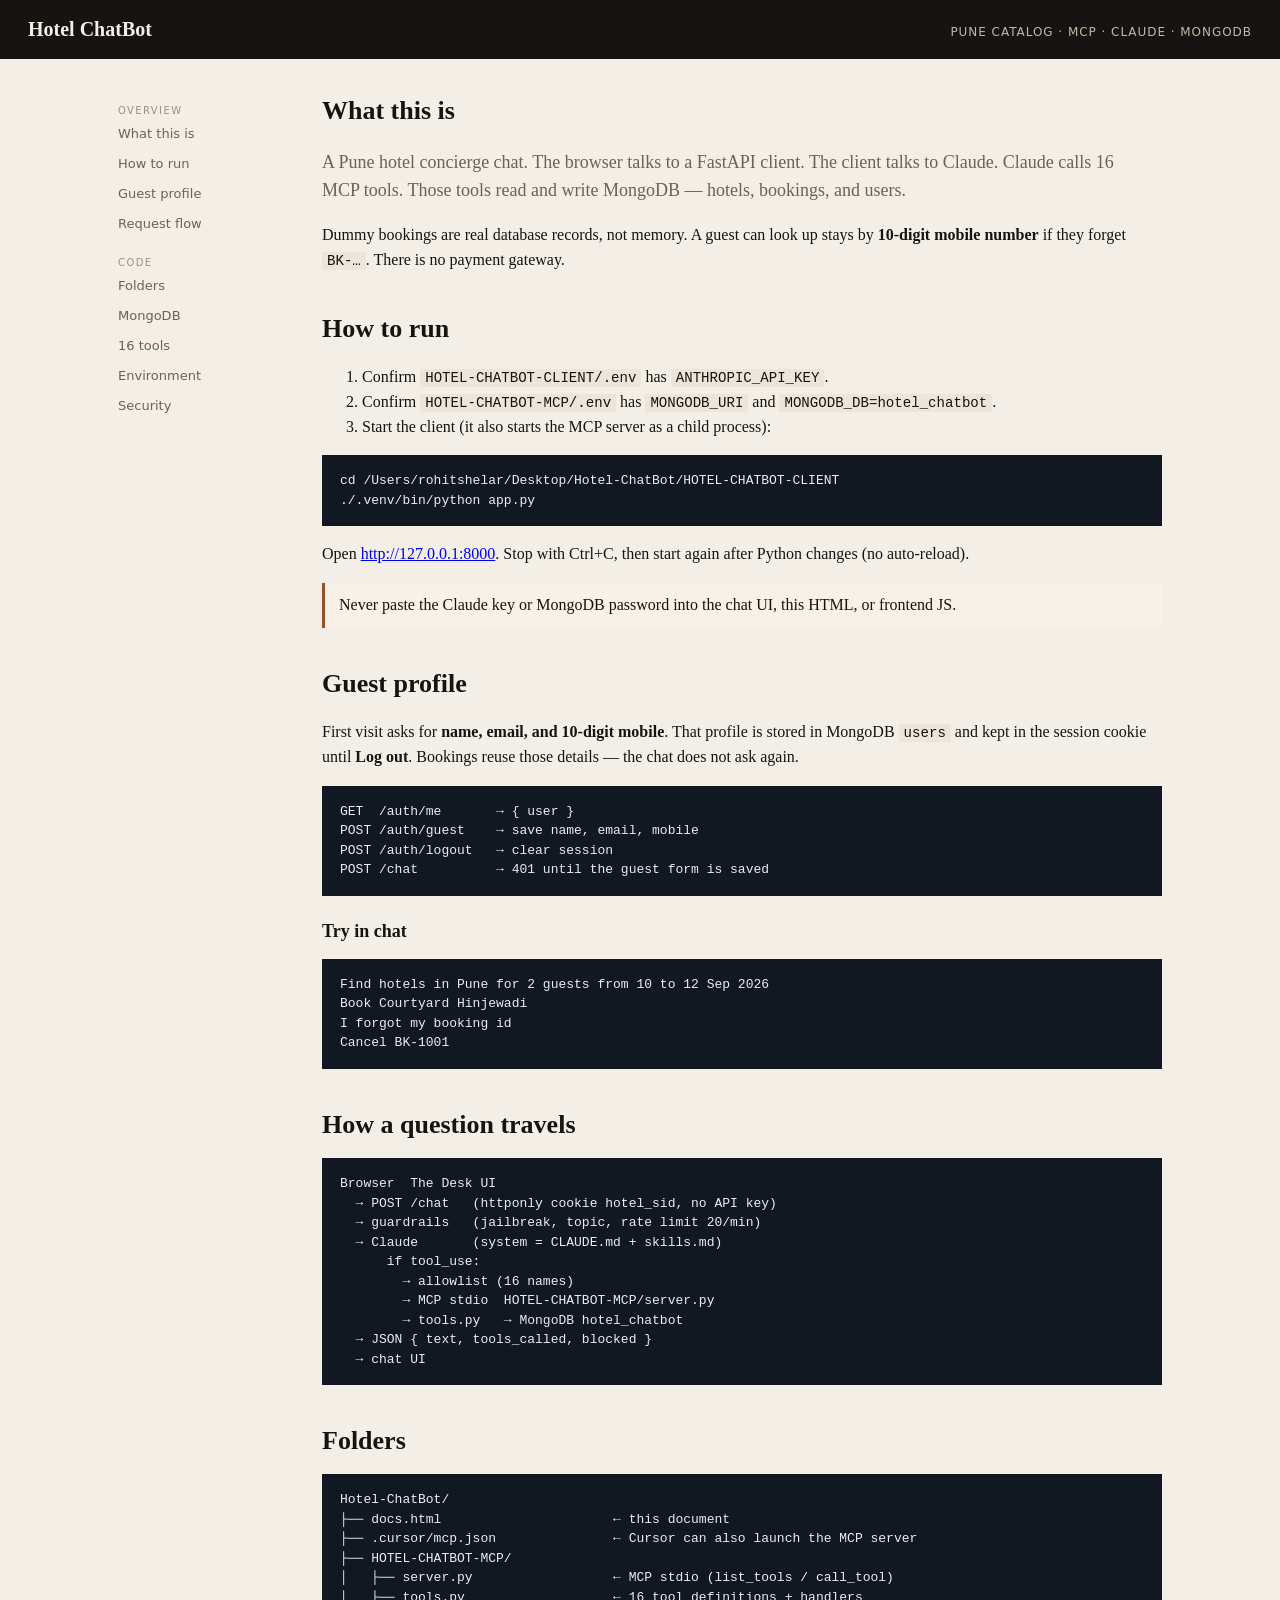
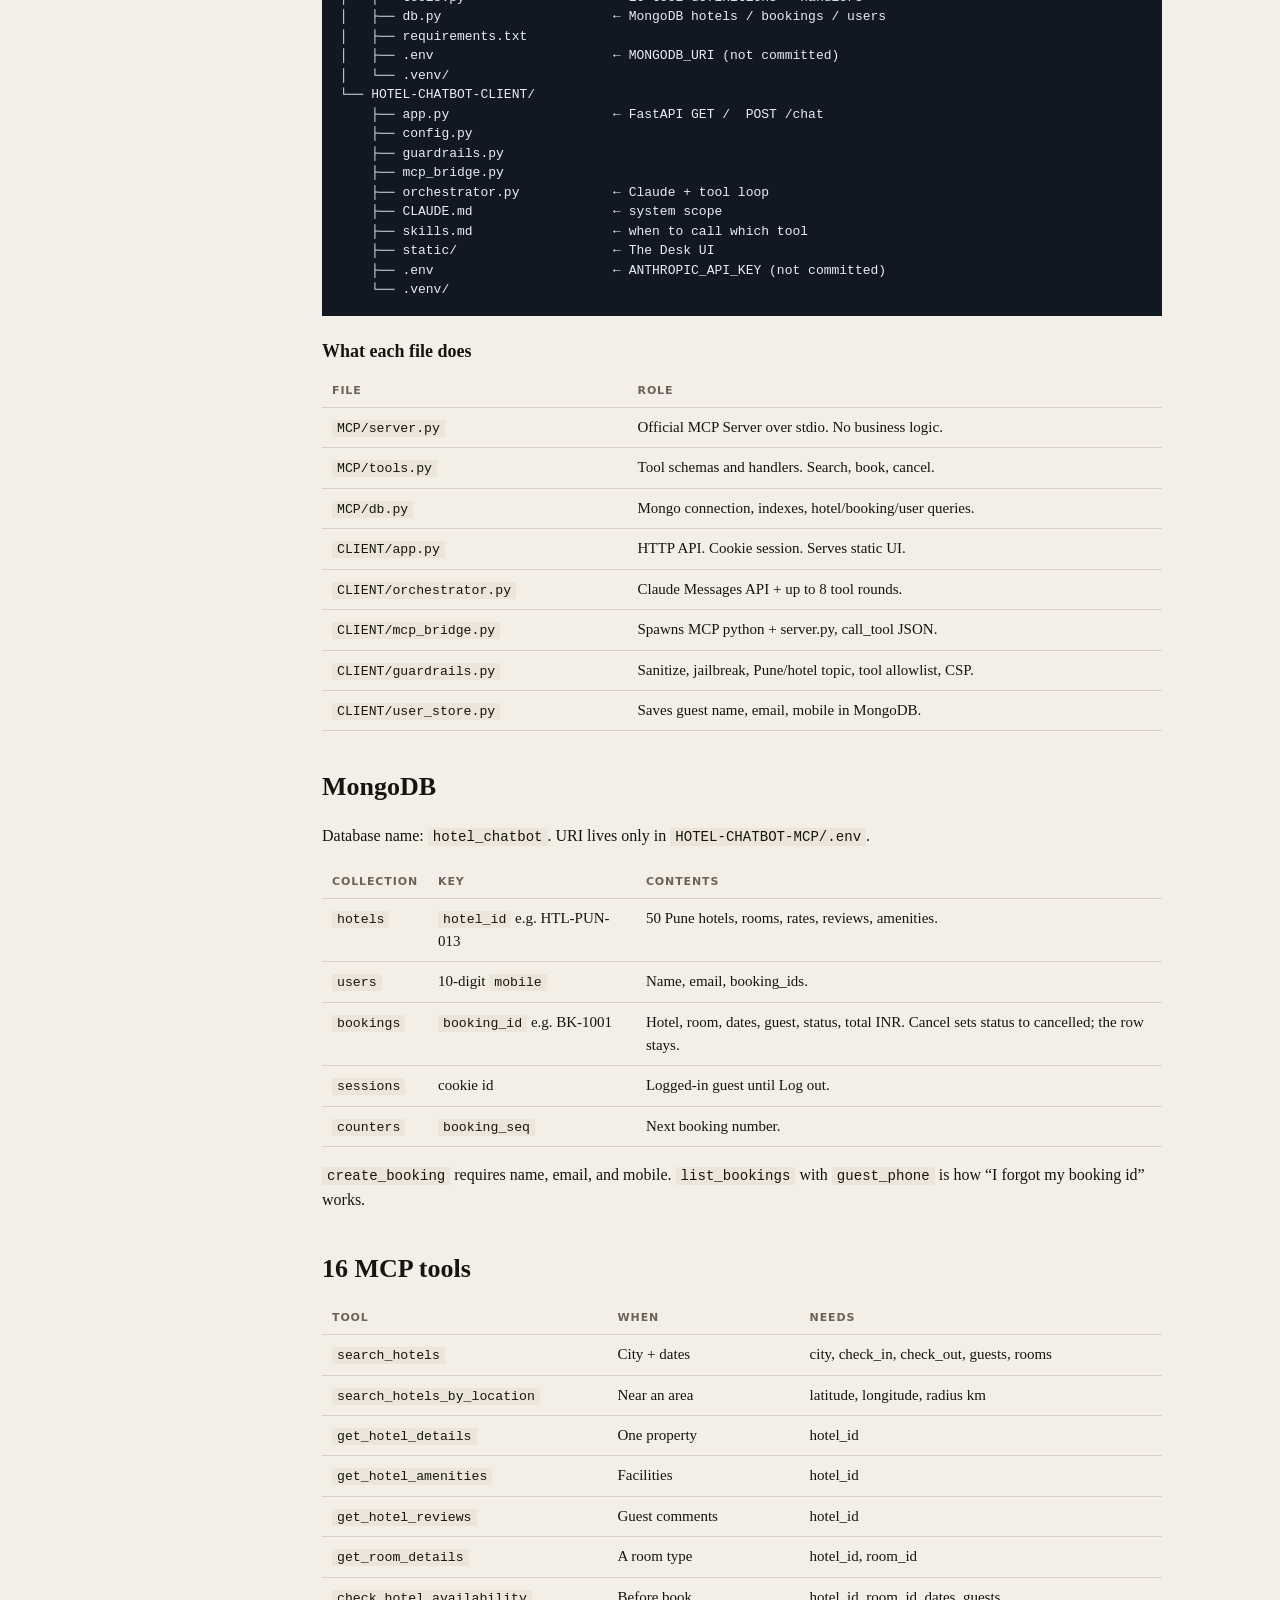
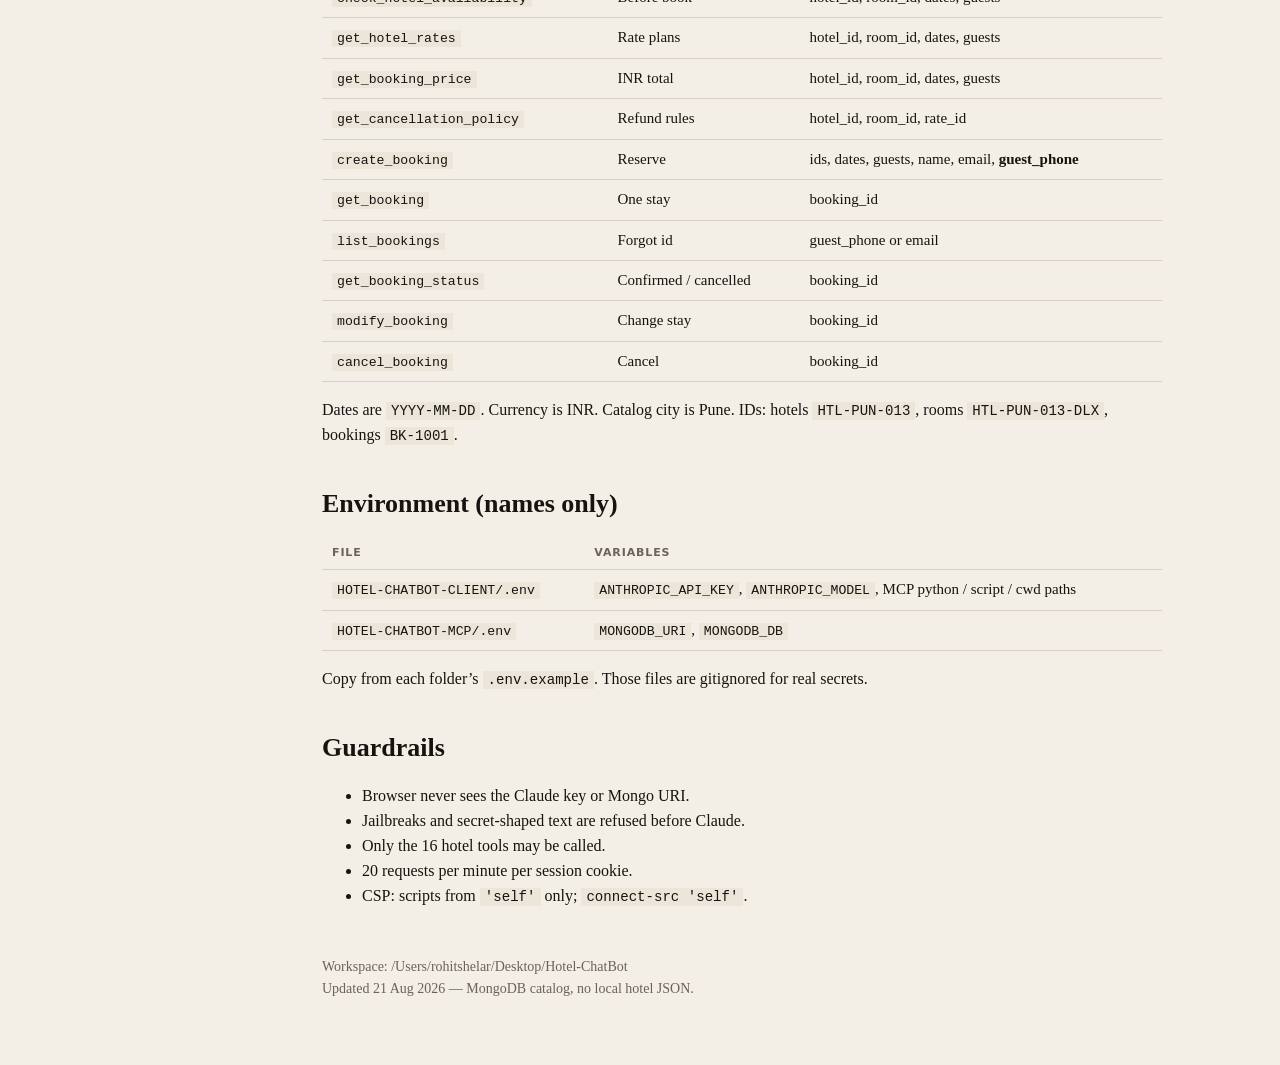
==== docs.html @ 8ace11d5 "Add hotel chatbot with Docker for a public Hugging Face Space. Keep secrets out of the repo; the ima" ====
<!DOCTYPE html>
<html lang="en">
<head>
  <meta charset="UTF-8" />
  <meta name="viewport" content="width=device-width, initial-scale=1.0" />
  <title>Hotel ChatBot — project document</title>
  <style>
    :root {
      --ink: #161410;
      --paper: #f3efe6;
      --card: #fbf8f2;
      --line: #d8d0c4;
      --muted: #6b6258;
      --copper: #9a4f24;
      --code: #121821;
      --code-fg: #e7edf5;
    }
    * { box-sizing: border-box; }
    html { scroll-behavior: smooth; }
    body {
      margin: 0;
      font-family: "Iowan Old Style", Palatino, Georgia, serif;
      background: var(--paper);
      color: var(--ink);
      line-height: 1.55;
    }
    .top {
      position: sticky;
      top: 0;
      z-index: 10;
      background: var(--ink);
      color: #f4efe6;
      padding: 14px 28px;
      display: flex;
      justify-content: space-between;
      align-items: baseline;
      gap: 16px;
    }
    .top h1 { margin: 0; font-size: 20px; font-weight: 600; }
    .top span { font-family: ui-sans-serif, system-ui, sans-serif; font-size: 12px; letter-spacing: 0.08em; text-transform: uppercase; color: #c4b6a4; }
    .layout { display: grid; grid-template-columns: 220px 1fr; max-width: 1100px; margin: 0 auto; }
    nav {
      position: sticky;
      top: 56px;
      align-self: start;
      padding: 28px 20px 40px 28px;
      font-family: ui-sans-serif, system-ui, sans-serif;
      font-size: 13px;
    }
    nav a { display: block; color: var(--muted); text-decoration: none; padding: 5px 0; }
    nav a:hover { color: var(--copper); }
    nav .sec { margin-top: 16px; font-size: 10px; letter-spacing: 0.14em; text-transform: uppercase; color: #9a9086; }
    main { padding: 32px 28px 72px 12px; }
    h2 { font-size: 26px; margin: 36px 0 12px; font-weight: 600; }
    h2:first-child { margin-top: 0; }
    h3 { font-size: 18px; margin: 22px 0 8px; }
    p, li { font-size: 16px; }
    .lede { font-size: 18px; color: var(--muted); max-width: 46em; }
    .file, code {
      font-family: ui-monospace, Menlo, Consolas, monospace;
      font-size: 0.88em;
      background: #ece6da;
      padding: 1px 5px;
    }
    pre {
      background: var(--code);
      color: var(--code-fg);
      padding: 16px 18px;
      overflow: auto;
      font-family: ui-monospace, Menlo, Consolas, monospace;
      font-size: 13px;
      line-height: 1.5;
    }
    table { width: 100%; border-collapse: collapse; font-size: 15px; }
    th, td { text-align: left; padding: 8px 10px; border-bottom: 1px solid var(--line); vertical-align: top; }
    th { font-family: ui-sans-serif, system-ui, sans-serif; font-size: 11px; letter-spacing: 0.08em; text-transform: uppercase; color: var(--muted); }
    .callout {
      border-left: 3px solid var(--copper);
      padding: 10px 14px;
      background: #f7f1e8;
      margin: 16px 0;
    }
    footer { margin-top: 48px; color: var(--muted); font-size: 14px; }
    @media (max-width: 800px) {
      .layout { grid-template-columns: 1fr; }
      nav { display: none; }
    }
  </style>
</head>
<body>
  <div class="top">
    <h1>Hotel ChatBot</h1>
    <span>Pune catalog · MCP · Claude · MongoDB</span>
  </div>
  <div class="layout">
    <nav>
      <div class="sec">Overview</div>
      <a href="#what">What this is</a>
      <a href="#run">How to run</a>
      <a href="#guest">Guest profile</a>
      <a href="#flow">Request flow</a>
      <div class="sec">Code</div>
      <a href="#tree">Folders</a>
      <a href="#mongo">MongoDB</a>
      <a href="#tools">16 tools</a>
      <a href="#env">Environment</a>
      <a href="#security">Security</a>
    </nav>
    <main>
      <h2 id="what">What this is</h2>
      <p class="lede">
        A Pune hotel concierge chat. The browser talks to a FastAPI client.
        The client talks to Claude. Claude calls 16 MCP tools. Those tools
        read and write MongoDB — hotels, bookings, and users.
      </p>
      <p>
        Dummy bookings are real database records, not memory. A guest can
        look up stays by <strong>10-digit mobile number</strong> if they forget
        <code>BK-…</code>. There is no payment gateway.
      </p>

      <h2 id="run">How to run</h2>
      <ol>
        <li>Confirm <span class="file">HOTEL-CHATBOT-CLIENT/.env</span> has <code>ANTHROPIC_API_KEY</code>.</li>
        <li>Confirm <span class="file">HOTEL-CHATBOT-MCP/.env</span> has <code>MONGODB_URI</code> and <code>MONGODB_DB=hotel_chatbot</code>.</li>
        <li>Start the client (it also starts the MCP server as a child process):</li>
      </ol>
      <pre>cd /Users/rohitshelar/Desktop/Hotel-ChatBot/HOTEL-CHATBOT-CLIENT
./.venv/bin/python app.py</pre>
      <p>Open <a href="http://127.0.0.1:8000">http://127.0.0.1:8000</a>. Stop with Ctrl+C, then start again after Python changes (no auto-reload).</p>
      <div class="callout">
        Never paste the Claude key or MongoDB password into the chat UI, this HTML, or frontend JS.
      </div>

      <h2 id="guest">Guest profile</h2>
      <p>
        First visit asks for <strong>name, email, and 10-digit mobile</strong>. That profile is
        stored in MongoDB <code>users</code> and kept in the session cookie until
        <strong>Log out</strong>. Bookings reuse those details — the chat does not ask again.
      </p>
      <pre>GET  /auth/me       → { user }
POST /auth/guest    → save name, email, mobile
POST /auth/logout   → clear session
POST /chat          → 401 until the guest form is saved</pre>
      <h3>Try in chat</h3>
      <pre>Find hotels in Pune for 2 guests from 10 to 12 Sep 2026
Book Courtyard Hinjewadi
I forgot my booking id
Cancel BK-1001</pre>

      <h2 id="flow">How a question travels</h2>
      <pre>Browser  The Desk UI
  → POST /chat   (httponly cookie hotel_sid, no API key)
  → guardrails   (jailbreak, topic, rate limit 20/min)
  → Claude       (system = CLAUDE.md + skills.md)
      if tool_use:
        → allowlist (16 names)
        → MCP stdio  HOTEL-CHATBOT-MCP/server.py
        → tools.py   → MongoDB hotel_chatbot
  → JSON { text, tools_called, blocked }
  → chat UI</pre>

      <h2 id="tree">Folders</h2>
      <pre>Hotel-ChatBot/
├── docs.html                      ← this document
├── .cursor/mcp.json               ← Cursor can also launch the MCP server
├── HOTEL-CHATBOT-MCP/
│   ├── server.py                  ← MCP stdio (list_tools / call_tool)
│   ├── tools.py                   ← 16 tool definitions + handlers
│   ├── db.py                      ← MongoDB hotels / bookings / users
│   ├── requirements.txt
│   ├── .env                       ← MONGODB_URI (not committed)
│   └── .venv/
└── HOTEL-CHATBOT-CLIENT/
    ├── app.py                     ← FastAPI GET /  POST /chat
    ├── config.py
    ├── guardrails.py
    ├── mcp_bridge.py
    ├── orchestrator.py            ← Claude + tool loop
    ├── CLAUDE.md                  ← system scope
    ├── skills.md                  ← when to call which tool
    ├── static/                    ← The Desk UI
    ├── .env                       ← ANTHROPIC_API_KEY (not committed)
    └── .venv/</pre>

      <h3>What each file does</h3>
      <table>
        <thead><tr><th>File</th><th>Role</th></tr></thead>
        <tbody>
          <tr><td><span class="file">MCP/server.py</span></td><td>Official MCP Server over stdio. No business logic.</td></tr>
          <tr><td><span class="file">MCP/tools.py</span></td><td>Tool schemas and handlers. Search, book, cancel.</td></tr>
          <tr><td><span class="file">MCP/db.py</span></td><td>Mongo connection, indexes, hotel/booking/user queries.</td></tr>
          <tr><td><span class="file">CLIENT/app.py</span></td><td>HTTP API. Cookie session. Serves static UI.</td></tr>
          <tr><td><span class="file">CLIENT/orchestrator.py</span></td><td>Claude Messages API + up to 8 tool rounds.</td></tr>
          <tr><td><span class="file">CLIENT/mcp_bridge.py</span></td><td>Spawns MCP python + server.py, call_tool JSON.</td></tr>
          <tr><td><span class="file">CLIENT/guardrails.py</span></td><td>Sanitize, jailbreak, Pune/hotel topic, tool allowlist, CSP.</td></tr>
          <tr><td><span class="file">CLIENT/user_store.py</span></td><td>Saves guest name, email, mobile in MongoDB.</td></tr>
        </tbody>
      </table>

      <h2 id="mongo">MongoDB</h2>
      <p>Database name: <code>hotel_chatbot</code>. URI lives only in <span class="file">HOTEL-CHATBOT-MCP/.env</span>.</p>
      <table>
        <thead><tr><th>Collection</th><th>Key</th><th>Contents</th></tr></thead>
        <tbody>
          <tr><td><code>hotels</code></td><td><code>hotel_id</code> e.g. HTL-PUN-013</td><td>50 Pune hotels, rooms, rates, reviews, amenities.</td></tr>
          <tr><td><code>users</code></td><td>10-digit <code>mobile</code></td><td>Name, email, booking_ids.</td></tr>
          <tr><td><code>bookings</code></td><td><code>booking_id</code> e.g. BK-1001</td><td>Hotel, room, dates, guest, status, total INR. Cancel sets status to cancelled; the row stays.</td></tr>
          <tr><td><code>sessions</code></td><td>cookie id</td><td>Logged-in guest until Log out.</td></tr>
          <tr><td><code>counters</code></td><td><code>booking_seq</code></td><td>Next booking number.</td></tr>
        </tbody>
      </table>
      <p>
        <code>create_booking</code> requires name, email, and mobile.
        <code>list_bookings</code> with <code>guest_phone</code> is how “I forgot my booking id” works.
      </p>

      <h2 id="tools">16 MCP tools</h2>
      <table>
        <thead><tr><th>Tool</th><th>When</th><th>Needs</th></tr></thead>
        <tbody>
          <tr><td><code>search_hotels</code></td><td>City + dates</td><td>city, check_in, check_out, guests, rooms</td></tr>
          <tr><td><code>search_hotels_by_location</code></td><td>Near an area</td><td>latitude, longitude, radius km</td></tr>
          <tr><td><code>get_hotel_details</code></td><td>One property</td><td>hotel_id</td></tr>
          <tr><td><code>get_hotel_amenities</code></td><td>Facilities</td><td>hotel_id</td></tr>
          <tr><td><code>get_hotel_reviews</code></td><td>Guest comments</td><td>hotel_id</td></tr>
          <tr><td><code>get_room_details</code></td><td>A room type</td><td>hotel_id, room_id</td></tr>
          <tr><td><code>check_hotel_availability</code></td><td>Before book</td><td>hotel_id, room_id, dates, guests</td></tr>
          <tr><td><code>get_hotel_rates</code></td><td>Rate plans</td><td>hotel_id, room_id, dates, guests</td></tr>
          <tr><td><code>get_booking_price</code></td><td>INR total</td><td>hotel_id, room_id, dates, guests</td></tr>
          <tr><td><code>get_cancellation_policy</code></td><td>Refund rules</td><td>hotel_id, room_id, rate_id</td></tr>
          <tr><td><code>create_booking</code></td><td>Reserve</td><td>ids, dates, guests, name, email, <strong>guest_phone</strong></td></tr>
          <tr><td><code>get_booking</code></td><td>One stay</td><td>booking_id</td></tr>
          <tr><td><code>list_bookings</code></td><td>Forgot id</td><td>guest_phone or email</td></tr>
          <tr><td><code>get_booking_status</code></td><td>Confirmed / cancelled</td><td>booking_id</td></tr>
          <tr><td><code>modify_booking</code></td><td>Change stay</td><td>booking_id</td></tr>
          <tr><td><code>cancel_booking</code></td><td>Cancel</td><td>booking_id</td></tr>
        </tbody>
      </table>
      <p>Dates are <code>YYYY-MM-DD</code>. Currency is INR. Catalog city is Pune. IDs: hotels <code>HTL-PUN-013</code>, rooms <code>HTL-PUN-013-DLX</code>, bookings <code>BK-1001</code>.</p>

      <h2 id="env">Environment (names only)</h2>
      <table>
        <thead><tr><th>File</th><th>Variables</th></tr></thead>
        <tbody>
          <tr>
            <td><span class="file">HOTEL-CHATBOT-CLIENT/.env</span></td>
            <td><code>ANTHROPIC_API_KEY</code>, <code>ANTHROPIC_MODEL</code>, MCP python / script / cwd paths</td>
          </tr>
          <tr>
            <td><span class="file">HOTEL-CHATBOT-MCP/.env</span></td>
            <td><code>MONGODB_URI</code>, <code>MONGODB_DB</code></td>
          </tr>
        </tbody>
      </table>
      <p>Copy from each folder’s <span class="file">.env.example</span>. Those files are gitignored for real secrets.</p>

      <h2 id="security">Guardrails</h2>
      <ul>
        <li>Browser never sees the Claude key or Mongo URI.</li>
        <li>Jailbreaks and secret-shaped text are refused before Claude.</li>
        <li>Only the 16 hotel tools may be called.</li>
        <li>20 requests per minute per session cookie.</li>
        <li>CSP: scripts from <code>'self'</code> only; <code>connect-src 'self'</code>.</li>
      </ul>

      <footer>
        Workspace: /Users/rohitshelar/Desktop/Hotel-ChatBot<br />
        Updated 21 Aug 2026 — MongoDB catalog, no local hotel JSON.
      </footer>
    </main>
  </div>
</body>
</html>
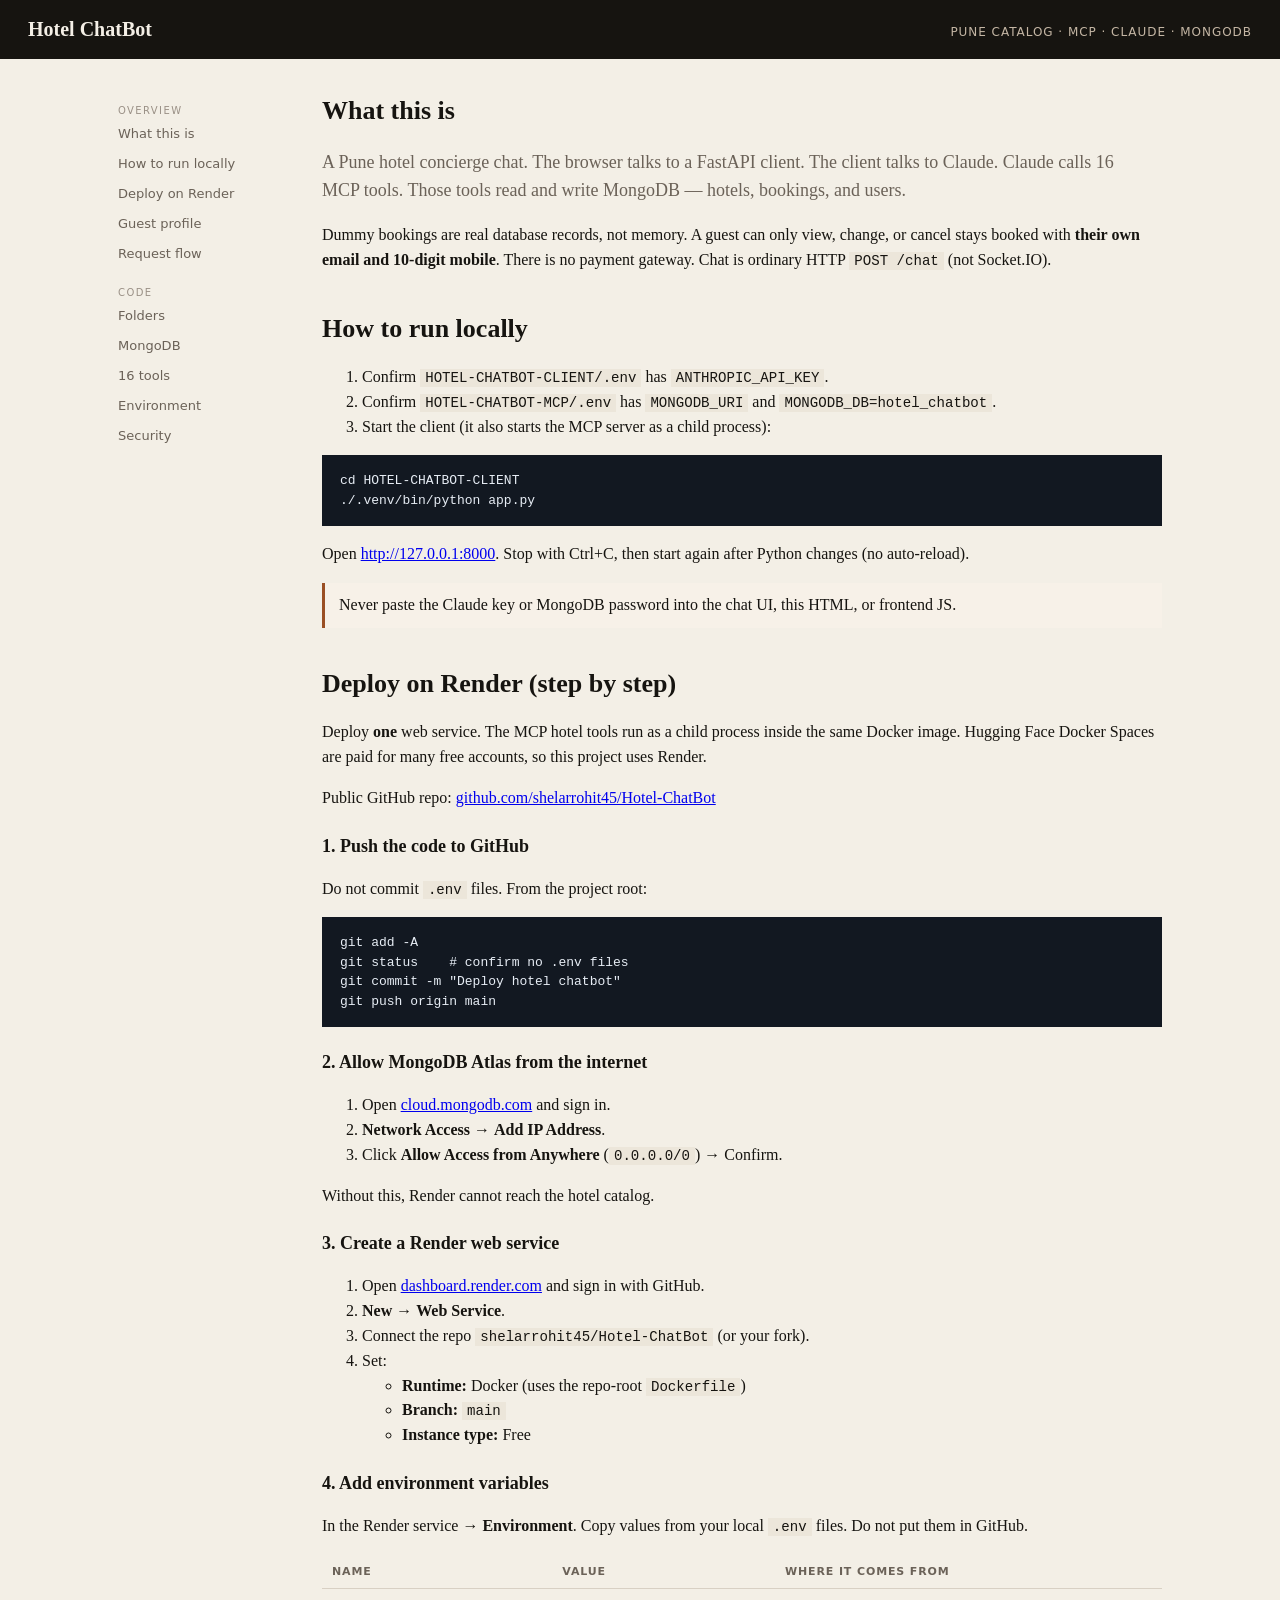
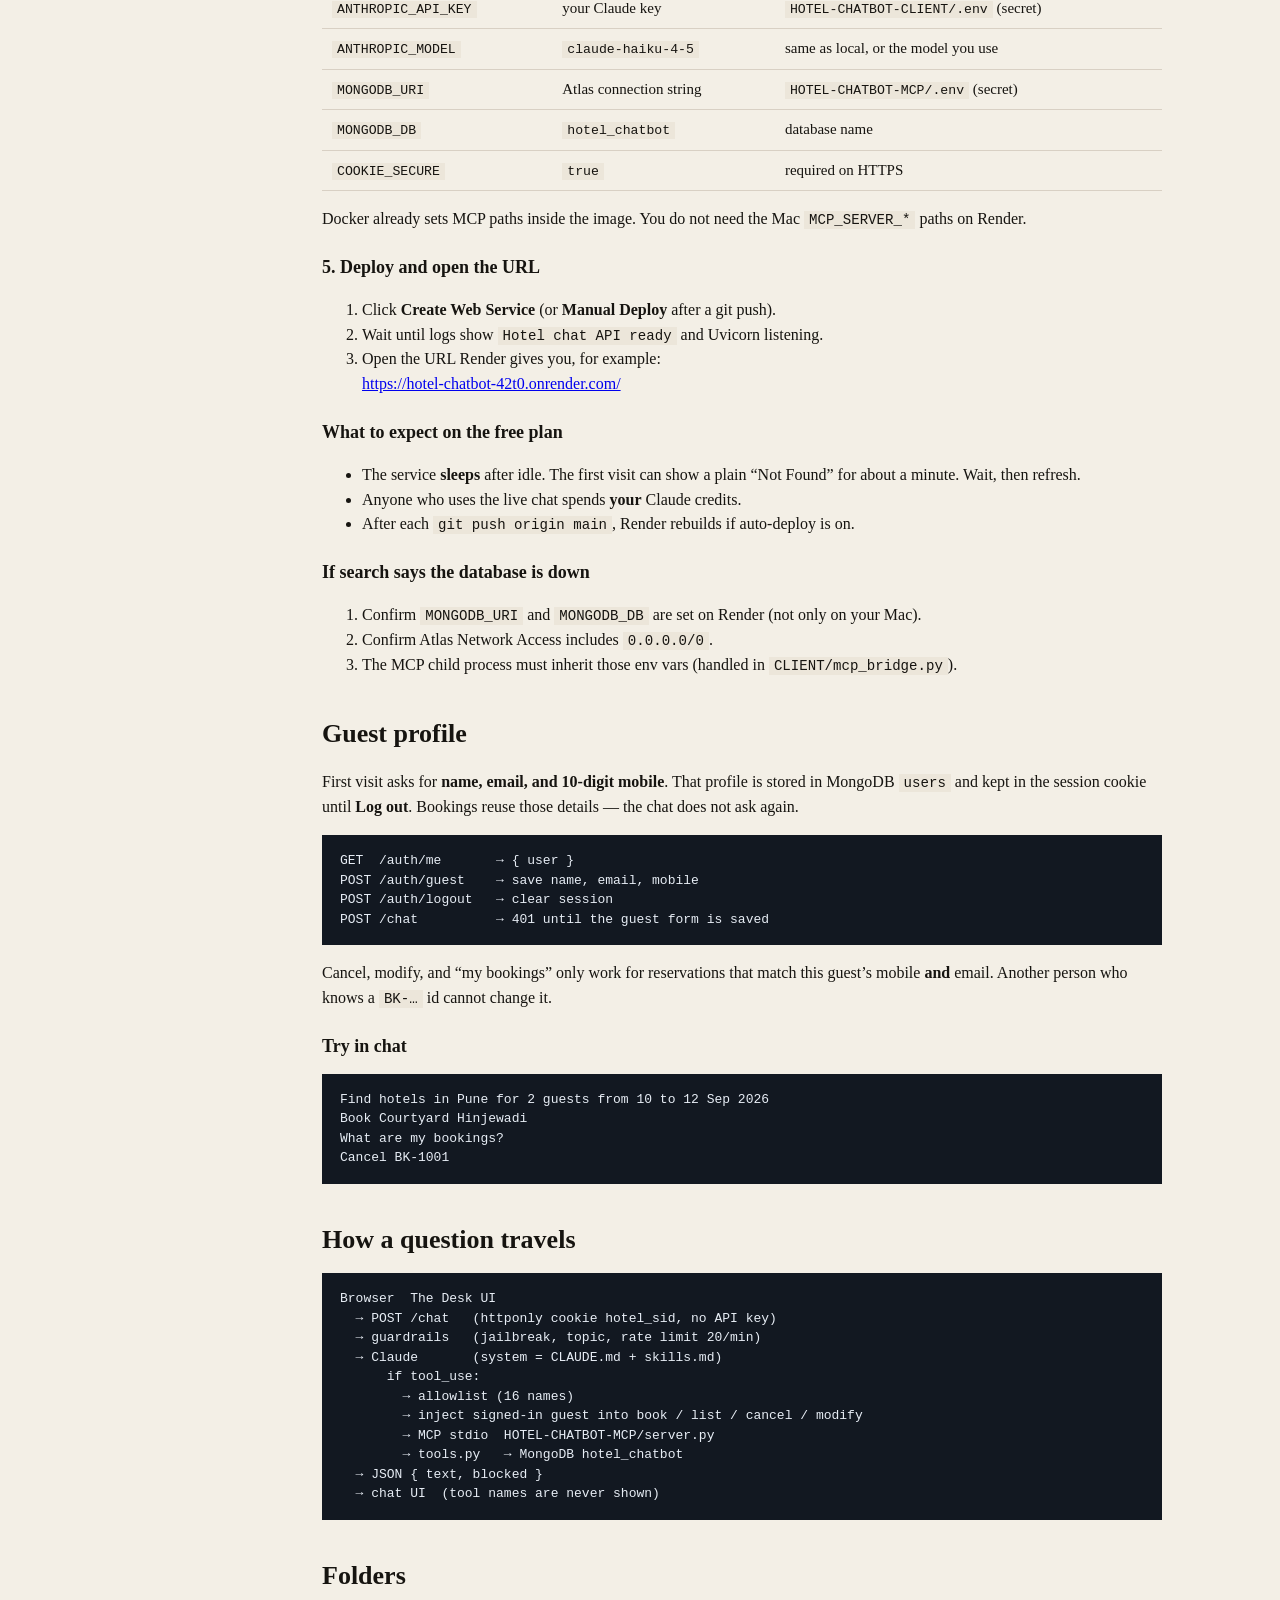
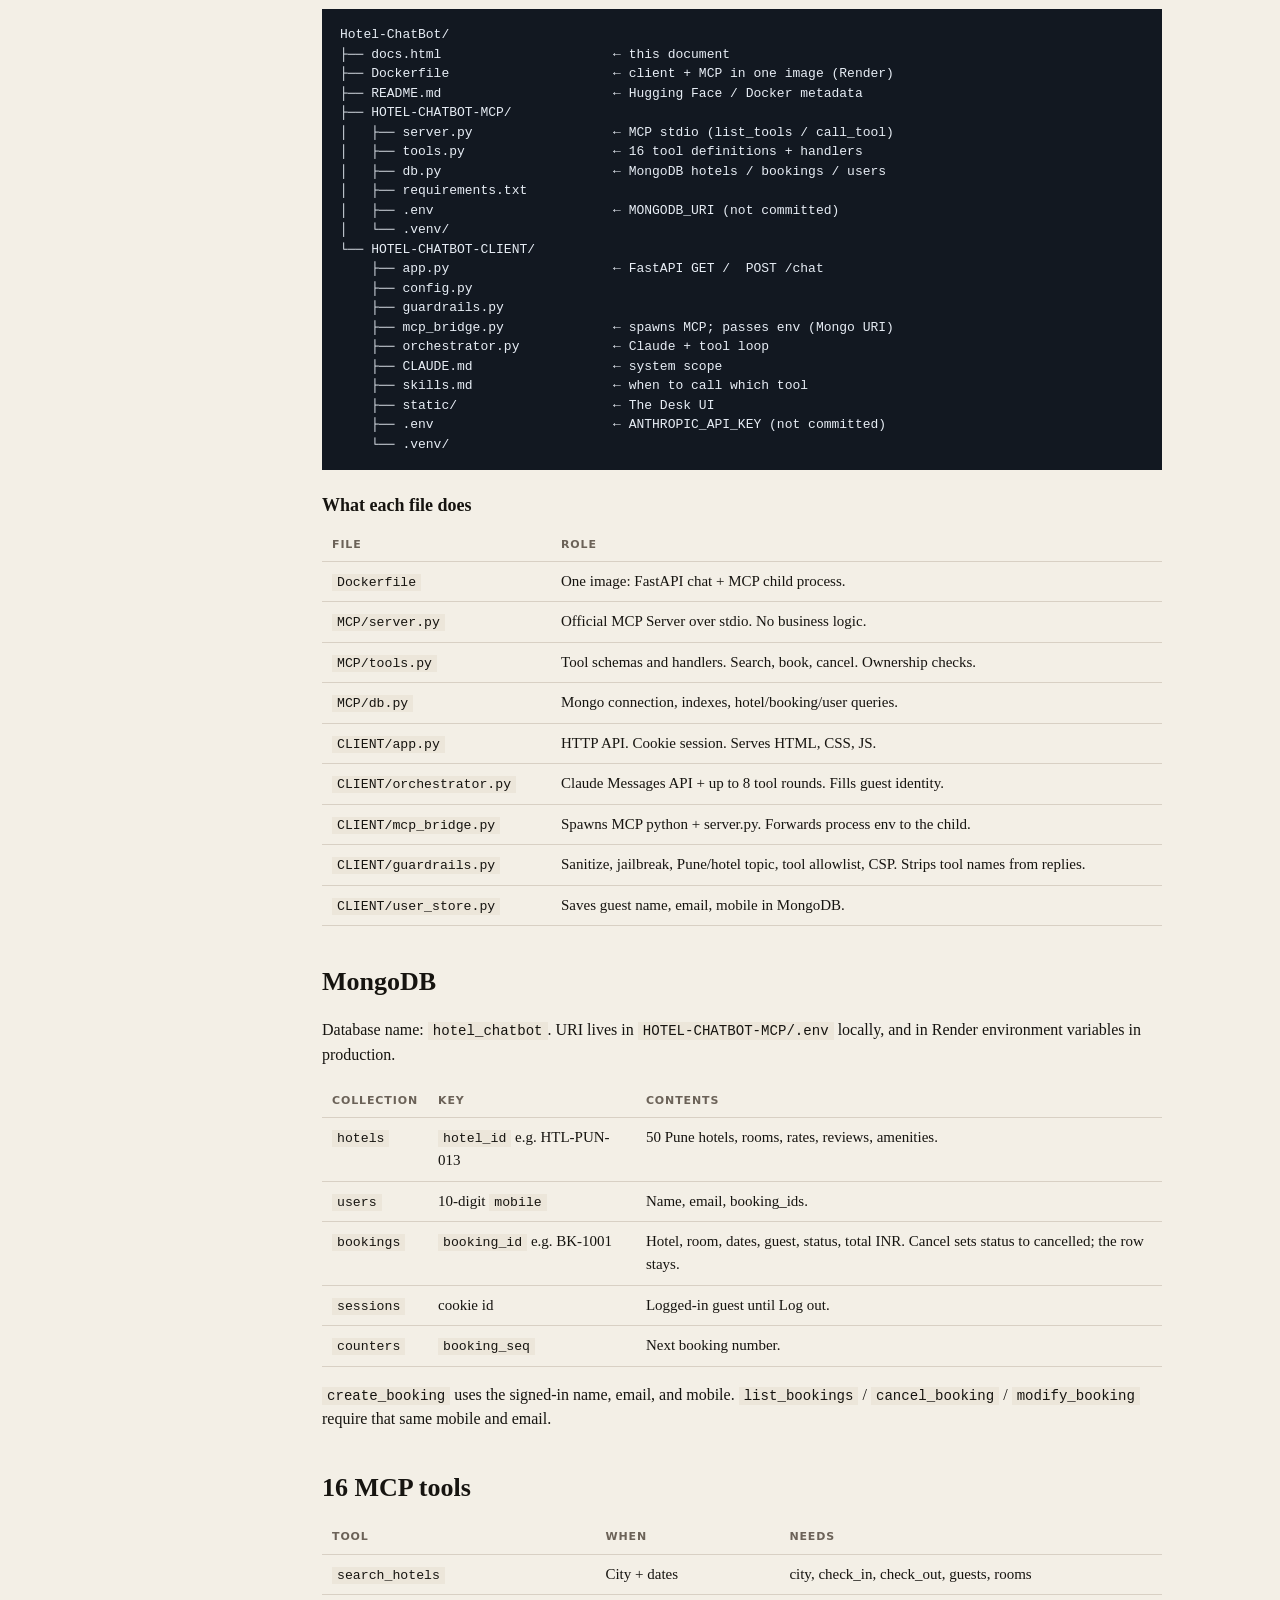
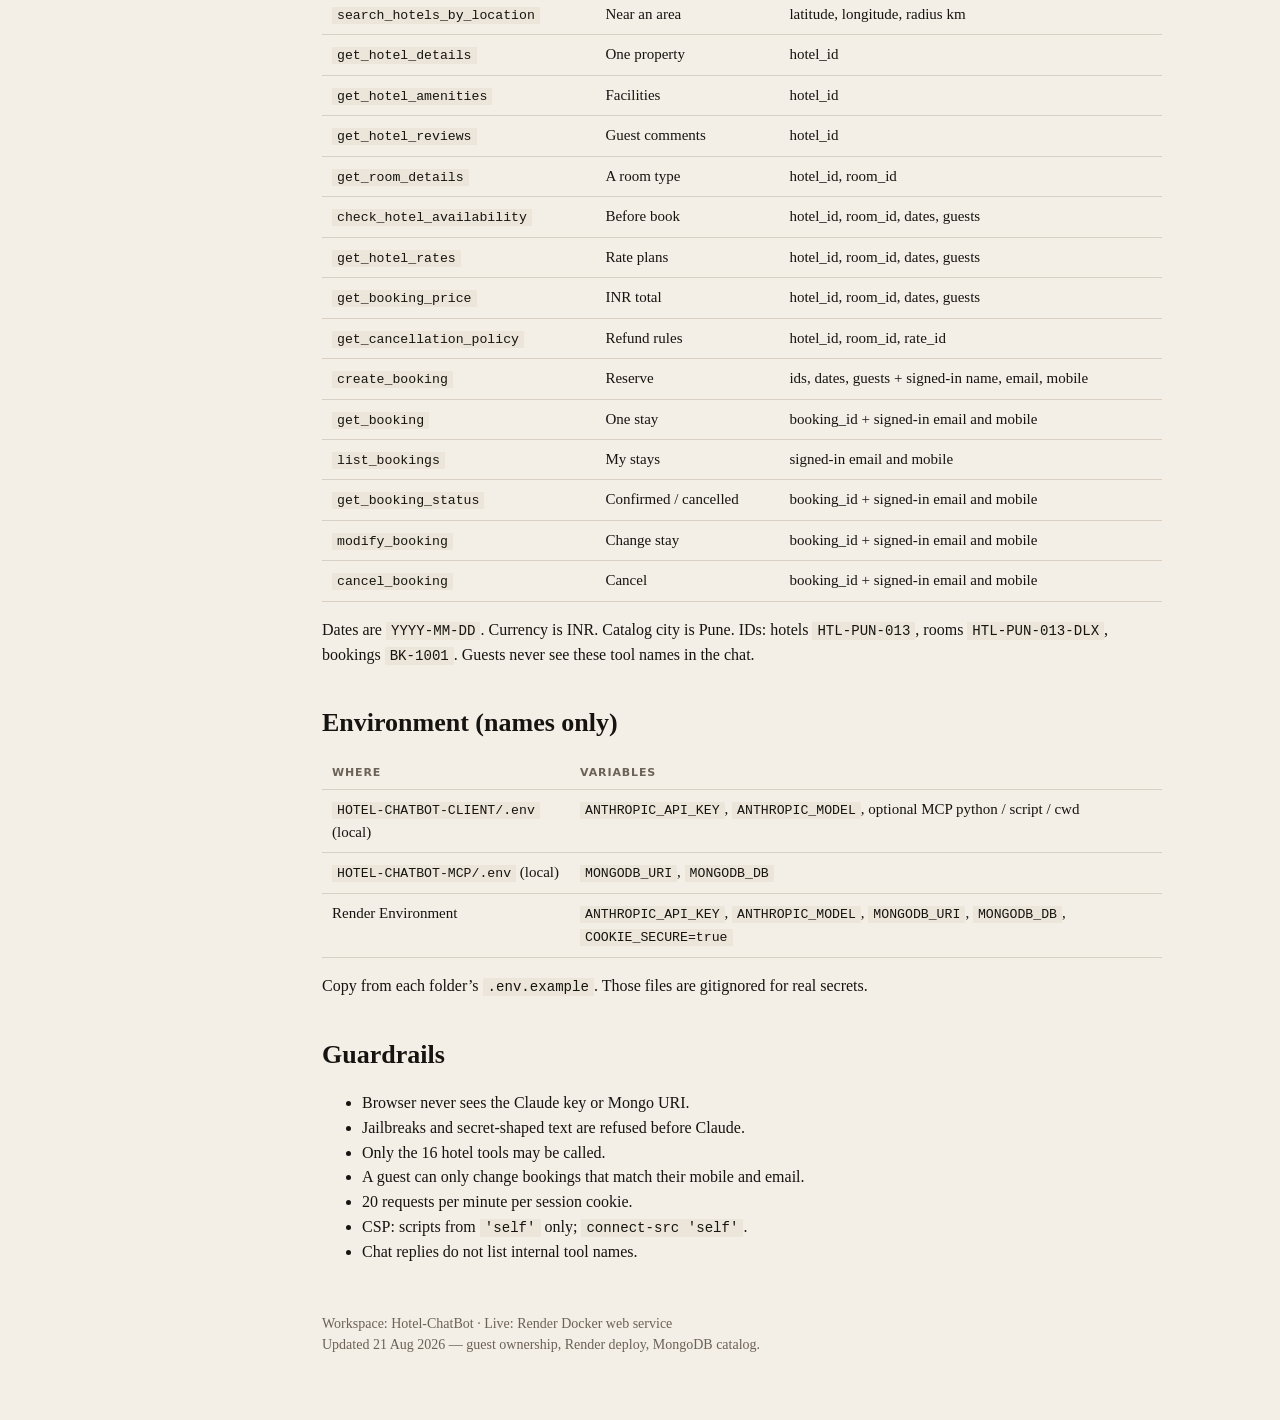
==== commit 34e03016: "Document Render deploy and keep the project HTML in sync. Add step-by-step Render instructions, gues" ====
--- a/docs.html
+++ b/docs.html
@@ -96,7 +96,8 @@
     <nav>
       <div class="sec">Overview</div>
       <a href="#what">What this is</a>
-      <a href="#run">How to run</a>
+      <a href="#run">How to run locally</a>
+      <a href="#deploy">Deploy on Render</a>
       <a href="#guest">Guest profile</a>
       <a href="#flow">Request flow</a>
       <div class="sec">Code</div>
@@ -115,23 +116,97 @@
       </p>
       <p>
         Dummy bookings are real database records, not memory. A guest can
-        look up stays by <strong>10-digit mobile number</strong> if they forget
-        <code>BK-…</code>. There is no payment gateway.
-      </p>
-
-      <h2 id="run">How to run</h2>
+        only view, change, or cancel stays booked with <strong>their own
+        email and 10-digit mobile</strong>. There is no payment gateway.
+        Chat is ordinary HTTP <code>POST /chat</code> (not Socket.IO).
+      </p>
+
+      <h2 id="run">How to run locally</h2>
       <ol>
         <li>Confirm <span class="file">HOTEL-CHATBOT-CLIENT/.env</span> has <code>ANTHROPIC_API_KEY</code>.</li>
         <li>Confirm <span class="file">HOTEL-CHATBOT-MCP/.env</span> has <code>MONGODB_URI</code> and <code>MONGODB_DB=hotel_chatbot</code>.</li>
         <li>Start the client (it also starts the MCP server as a child process):</li>
       </ol>
-      <pre>cd /Users/rohitshelar/Desktop/Hotel-ChatBot/HOTEL-CHATBOT-CLIENT
+      <pre>cd HOTEL-CHATBOT-CLIENT
 ./.venv/bin/python app.py</pre>
       <p>Open <a href="http://127.0.0.1:8000">http://127.0.0.1:8000</a>. Stop with Ctrl+C, then start again after Python changes (no auto-reload).</p>
       <div class="callout">
         Never paste the Claude key or MongoDB password into the chat UI, this HTML, or frontend JS.
       </div>
 
+      <h2 id="deploy">Deploy on Render (step by step)</h2>
+      <p>
+        Deploy <strong>one</strong> web service. The MCP hotel tools run as a child
+        process inside the same Docker image. Hugging Face Docker Spaces are
+        paid for many free accounts, so this project uses Render.
+      </p>
+      <p>Public GitHub repo: <a href="https://github.com/shelarrohit45/Hotel-ChatBot">github.com/shelarrohit45/Hotel-ChatBot</a></p>
+
+      <h3>1. Push the code to GitHub</h3>
+      <p>Do not commit <span class="file">.env</span> files. From the project root:</p>
+      <pre>git add -A
+git status    # confirm no .env files
+git commit -m "Deploy hotel chatbot"
+git push origin main</pre>
+
+      <h3>2. Allow MongoDB Atlas from the internet</h3>
+      <ol>
+        <li>Open <a href="https://cloud.mongodb.com">cloud.mongodb.com</a> and sign in.</li>
+        <li><strong>Network Access</strong> → <strong>Add IP Address</strong>.</li>
+        <li>Click <strong>Allow Access from Anywhere</strong> (<code>0.0.0.0/0</code>) → Confirm.</li>
+      </ol>
+      <p>Without this, Render cannot reach the hotel catalog.</p>
+
+      <h3>3. Create a Render web service</h3>
+      <ol>
+        <li>Open <a href="https://dashboard.render.com">dashboard.render.com</a> and sign in with GitHub.</li>
+        <li><strong>New</strong> → <strong>Web Service</strong>.</li>
+        <li>Connect the repo <code>shelarrohit45/Hotel-ChatBot</code> (or your fork).</li>
+        <li>Set:
+          <ul>
+            <li><strong>Runtime:</strong> Docker (uses the repo-root <span class="file">Dockerfile</span>)</li>
+            <li><strong>Branch:</strong> <code>main</code></li>
+            <li><strong>Instance type:</strong> Free</li>
+          </ul>
+        </li>
+      </ol>
+
+      <h3>4. Add environment variables</h3>
+      <p>In the Render service → <strong>Environment</strong>. Copy values from your local <span class="file">.env</span> files. Do not put them in GitHub.</p>
+      <table>
+        <thead><tr><th>Name</th><th>Value</th><th>Where it comes from</th></tr></thead>
+        <tbody>
+          <tr><td><code>ANTHROPIC_API_KEY</code></td><td>your Claude key</td><td><span class="file">HOTEL-CHATBOT-CLIENT/.env</span> (secret)</td></tr>
+          <tr><td><code>ANTHROPIC_MODEL</code></td><td><code>claude-haiku-4-5</code></td><td>same as local, or the model you use</td></tr>
+          <tr><td><code>MONGODB_URI</code></td><td>Atlas connection string</td><td><span class="file">HOTEL-CHATBOT-MCP/.env</span> (secret)</td></tr>
+          <tr><td><code>MONGODB_DB</code></td><td><code>hotel_chatbot</code></td><td>database name</td></tr>
+          <tr><td><code>COOKIE_SECURE</code></td><td><code>true</code></td><td>required on HTTPS</td></tr>
+        </tbody>
+      </table>
+      <p>Docker already sets MCP paths inside the image. You do not need the Mac <code>MCP_SERVER_*</code> paths on Render.</p>
+
+      <h3>5. Deploy and open the URL</h3>
+      <ol>
+        <li>Click <strong>Create Web Service</strong> (or <strong>Manual Deploy</strong> after a git push).</li>
+        <li>Wait until logs show <code>Hotel chat API ready</code> and Uvicorn listening.</li>
+        <li>Open the URL Render gives you, for example:<br />
+          <a href="https://hotel-chatbot-42t0.onrender.com/">https://hotel-chatbot-42t0.onrender.com/</a></li>
+      </ol>
+
+      <h3>What to expect on the free plan</h3>
+      <ul>
+        <li>The service <strong>sleeps</strong> after idle. The first visit can show a plain “Not Found” for about a minute. Wait, then refresh.</li>
+        <li>Anyone who uses the live chat spends <strong>your</strong> Claude credits.</li>
+        <li>After each <code>git push origin main</code>, Render rebuilds if auto-deploy is on.</li>
+      </ul>
+
+      <h3>If search says the database is down</h3>
+      <ol>
+        <li>Confirm <code>MONGODB_URI</code> and <code>MONGODB_DB</code> are set on Render (not only on your Mac).</li>
+        <li>Confirm Atlas Network Access includes <code>0.0.0.0/0</code>.</li>
+        <li>The MCP child process must inherit those env vars (handled in <span class="file">CLIENT/mcp_bridge.py</span>).</li>
+      </ol>
+
       <h2 id="guest">Guest profile</h2>
       <p>
         First visit asks for <strong>name, email, and 10-digit mobile</strong>. That profile is
@@ -142,10 +217,15 @@
 POST /auth/guest    → save name, email, mobile
 POST /auth/logout   → clear session
 POST /chat          → 401 until the guest form is saved</pre>
+      <p>
+        Cancel, modify, and “my bookings” only work for reservations that match
+        this guest’s mobile <strong>and</strong> email. Another person who knows a
+        <code>BK-…</code> id cannot change it.
+      </p>
       <h3>Try in chat</h3>
       <pre>Find hotels in Pune for 2 guests from 10 to 12 Sep 2026
 Book Courtyard Hinjewadi
-I forgot my booking id
+What are my bookings?
 Cancel BK-1001</pre>
 
       <h2 id="flow">How a question travels</h2>
@@ -155,15 +235,17 @@
   → Claude       (system = CLAUDE.md + skills.md)
       if tool_use:
         → allowlist (16 names)
+        → inject signed-in guest into book / list / cancel / modify
         → MCP stdio  HOTEL-CHATBOT-MCP/server.py
         → tools.py   → MongoDB hotel_chatbot
-  → JSON { text, tools_called, blocked }
-  → chat UI</pre>
+  → JSON { text, blocked }
+  → chat UI  (tool names are never shown)</pre>
 
       <h2 id="tree">Folders</h2>
       <pre>Hotel-ChatBot/
 ├── docs.html                      ← this document
-├── .cursor/mcp.json               ← Cursor can also launch the MCP server
+├── Dockerfile                     ← client + MCP in one image (Render)
+├── README.md                      ← Hugging Face / Docker metadata
 ├── HOTEL-CHATBOT-MCP/
 │   ├── server.py                  ← MCP stdio (list_tools / call_tool)
 │   ├── tools.py                   ← 16 tool definitions + handlers
@@ -175,7 +257,7 @@
     ├── app.py                     ← FastAPI GET /  POST /chat
     ├── config.py
     ├── guardrails.py
-    ├── mcp_bridge.py
+    ├── mcp_bridge.py              ← spawns MCP; passes env (Mongo URI)
     ├── orchestrator.py            ← Claude + tool loop
     ├── CLAUDE.md                  ← system scope
     ├── skills.md                  ← when to call which tool
@@ -187,19 +269,20 @@
       <table>
         <thead><tr><th>File</th><th>Role</th></tr></thead>
         <tbody>
+          <tr><td><span class="file">Dockerfile</span></td><td>One image: FastAPI chat + MCP child process.</td></tr>
           <tr><td><span class="file">MCP/server.py</span></td><td>Official MCP Server over stdio. No business logic.</td></tr>
-          <tr><td><span class="file">MCP/tools.py</span></td><td>Tool schemas and handlers. Search, book, cancel.</td></tr>
+          <tr><td><span class="file">MCP/tools.py</span></td><td>Tool schemas and handlers. Search, book, cancel. Ownership checks.</td></tr>
           <tr><td><span class="file">MCP/db.py</span></td><td>Mongo connection, indexes, hotel/booking/user queries.</td></tr>
-          <tr><td><span class="file">CLIENT/app.py</span></td><td>HTTP API. Cookie session. Serves static UI.</td></tr>
-          <tr><td><span class="file">CLIENT/orchestrator.py</span></td><td>Claude Messages API + up to 8 tool rounds.</td></tr>
-          <tr><td><span class="file">CLIENT/mcp_bridge.py</span></td><td>Spawns MCP python + server.py, call_tool JSON.</td></tr>
-          <tr><td><span class="file">CLIENT/guardrails.py</span></td><td>Sanitize, jailbreak, Pune/hotel topic, tool allowlist, CSP.</td></tr>
+          <tr><td><span class="file">CLIENT/app.py</span></td><td>HTTP API. Cookie session. Serves HTML, CSS, JS.</td></tr>
+          <tr><td><span class="file">CLIENT/orchestrator.py</span></td><td>Claude Messages API + up to 8 tool rounds. Fills guest identity.</td></tr>
+          <tr><td><span class="file">CLIENT/mcp_bridge.py</span></td><td>Spawns MCP python + server.py. Forwards process env to the child.</td></tr>
+          <tr><td><span class="file">CLIENT/guardrails.py</span></td><td>Sanitize, jailbreak, Pune/hotel topic, tool allowlist, CSP. Strips tool names from replies.</td></tr>
           <tr><td><span class="file">CLIENT/user_store.py</span></td><td>Saves guest name, email, mobile in MongoDB.</td></tr>
         </tbody>
       </table>
 
       <h2 id="mongo">MongoDB</h2>
-      <p>Database name: <code>hotel_chatbot</code>. URI lives only in <span class="file">HOTEL-CHATBOT-MCP/.env</span>.</p>
+      <p>Database name: <code>hotel_chatbot</code>. URI lives in <span class="file">HOTEL-CHATBOT-MCP/.env</span> locally, and in Render environment variables in production.</p>
       <table>
         <thead><tr><th>Collection</th><th>Key</th><th>Contents</th></tr></thead>
         <tbody>
@@ -211,8 +294,9 @@
         </tbody>
       </table>
       <p>
-        <code>create_booking</code> requires name, email, and mobile.
-        <code>list_bookings</code> with <code>guest_phone</code> is how “I forgot my booking id” works.
+        <code>create_booking</code> uses the signed-in name, email, and mobile.
+        <code>list_bookings</code> / <code>cancel_booking</code> / <code>modify_booking</code>
+        require that same mobile and email.
       </p>
 
       <h2 id="tools">16 MCP tools</h2>
@@ -229,27 +313,31 @@
           <tr><td><code>get_hotel_rates</code></td><td>Rate plans</td><td>hotel_id, room_id, dates, guests</td></tr>
           <tr><td><code>get_booking_price</code></td><td>INR total</td><td>hotel_id, room_id, dates, guests</td></tr>
           <tr><td><code>get_cancellation_policy</code></td><td>Refund rules</td><td>hotel_id, room_id, rate_id</td></tr>
-          <tr><td><code>create_booking</code></td><td>Reserve</td><td>ids, dates, guests, name, email, <strong>guest_phone</strong></td></tr>
-          <tr><td><code>get_booking</code></td><td>One stay</td><td>booking_id</td></tr>
-          <tr><td><code>list_bookings</code></td><td>Forgot id</td><td>guest_phone or email</td></tr>
-          <tr><td><code>get_booking_status</code></td><td>Confirmed / cancelled</td><td>booking_id</td></tr>
-          <tr><td><code>modify_booking</code></td><td>Change stay</td><td>booking_id</td></tr>
-          <tr><td><code>cancel_booking</code></td><td>Cancel</td><td>booking_id</td></tr>
-        </tbody>
-      </table>
-      <p>Dates are <code>YYYY-MM-DD</code>. Currency is INR. Catalog city is Pune. IDs: hotels <code>HTL-PUN-013</code>, rooms <code>HTL-PUN-013-DLX</code>, bookings <code>BK-1001</code>.</p>
+          <tr><td><code>create_booking</code></td><td>Reserve</td><td>ids, dates, guests + signed-in name, email, mobile</td></tr>
+          <tr><td><code>get_booking</code></td><td>One stay</td><td>booking_id + signed-in email and mobile</td></tr>
+          <tr><td><code>list_bookings</code></td><td>My stays</td><td>signed-in email and mobile</td></tr>
+          <tr><td><code>get_booking_status</code></td><td>Confirmed / cancelled</td><td>booking_id + signed-in email and mobile</td></tr>
+          <tr><td><code>modify_booking</code></td><td>Change stay</td><td>booking_id + signed-in email and mobile</td></tr>
+          <tr><td><code>cancel_booking</code></td><td>Cancel</td><td>booking_id + signed-in email and mobile</td></tr>
+        </tbody>
+      </table>
+      <p>Dates are <code>YYYY-MM-DD</code>. Currency is INR. Catalog city is Pune. IDs: hotels <code>HTL-PUN-013</code>, rooms <code>HTL-PUN-013-DLX</code>, bookings <code>BK-1001</code>. Guests never see these tool names in the chat.</p>
 
       <h2 id="env">Environment (names only)</h2>
       <table>
-        <thead><tr><th>File</th><th>Variables</th></tr></thead>
+        <thead><tr><th>Where</th><th>Variables</th></tr></thead>
         <tbody>
           <tr>
-            <td><span class="file">HOTEL-CHATBOT-CLIENT/.env</span></td>
-            <td><code>ANTHROPIC_API_KEY</code>, <code>ANTHROPIC_MODEL</code>, MCP python / script / cwd paths</td>
+            <td><span class="file">HOTEL-CHATBOT-CLIENT/.env</span> (local)</td>
+            <td><code>ANTHROPIC_API_KEY</code>, <code>ANTHROPIC_MODEL</code>, optional MCP python / script / cwd</td>
           </tr>
           <tr>
-            <td><span class="file">HOTEL-CHATBOT-MCP/.env</span></td>
+            <td><span class="file">HOTEL-CHATBOT-MCP/.env</span> (local)</td>
             <td><code>MONGODB_URI</code>, <code>MONGODB_DB</code></td>
+          </tr>
+          <tr>
+            <td>Render Environment</td>
+            <td><code>ANTHROPIC_API_KEY</code>, <code>ANTHROPIC_MODEL</code>, <code>MONGODB_URI</code>, <code>MONGODB_DB</code>, <code>COOKIE_SECURE=true</code></td>
           </tr>
         </tbody>
       </table>
@@ -260,13 +348,15 @@
         <li>Browser never sees the Claude key or Mongo URI.</li>
         <li>Jailbreaks and secret-shaped text are refused before Claude.</li>
         <li>Only the 16 hotel tools may be called.</li>
+        <li>A guest can only change bookings that match their mobile and email.</li>
         <li>20 requests per minute per session cookie.</li>
         <li>CSP: scripts from <code>'self'</code> only; <code>connect-src 'self'</code>.</li>
+        <li>Chat replies do not list internal tool names.</li>
       </ul>
 
       <footer>
-        Workspace: /Users/rohitshelar/Desktop/Hotel-ChatBot<br />
-        Updated 21 Aug 2026 — MongoDB catalog, no local hotel JSON.
+        Workspace: Hotel-ChatBot · Live: Render Docker web service<br />
+        Updated 21 Aug 2026 — guest ownership, Render deploy, MongoDB catalog.
       </footer>
     </main>
   </div>
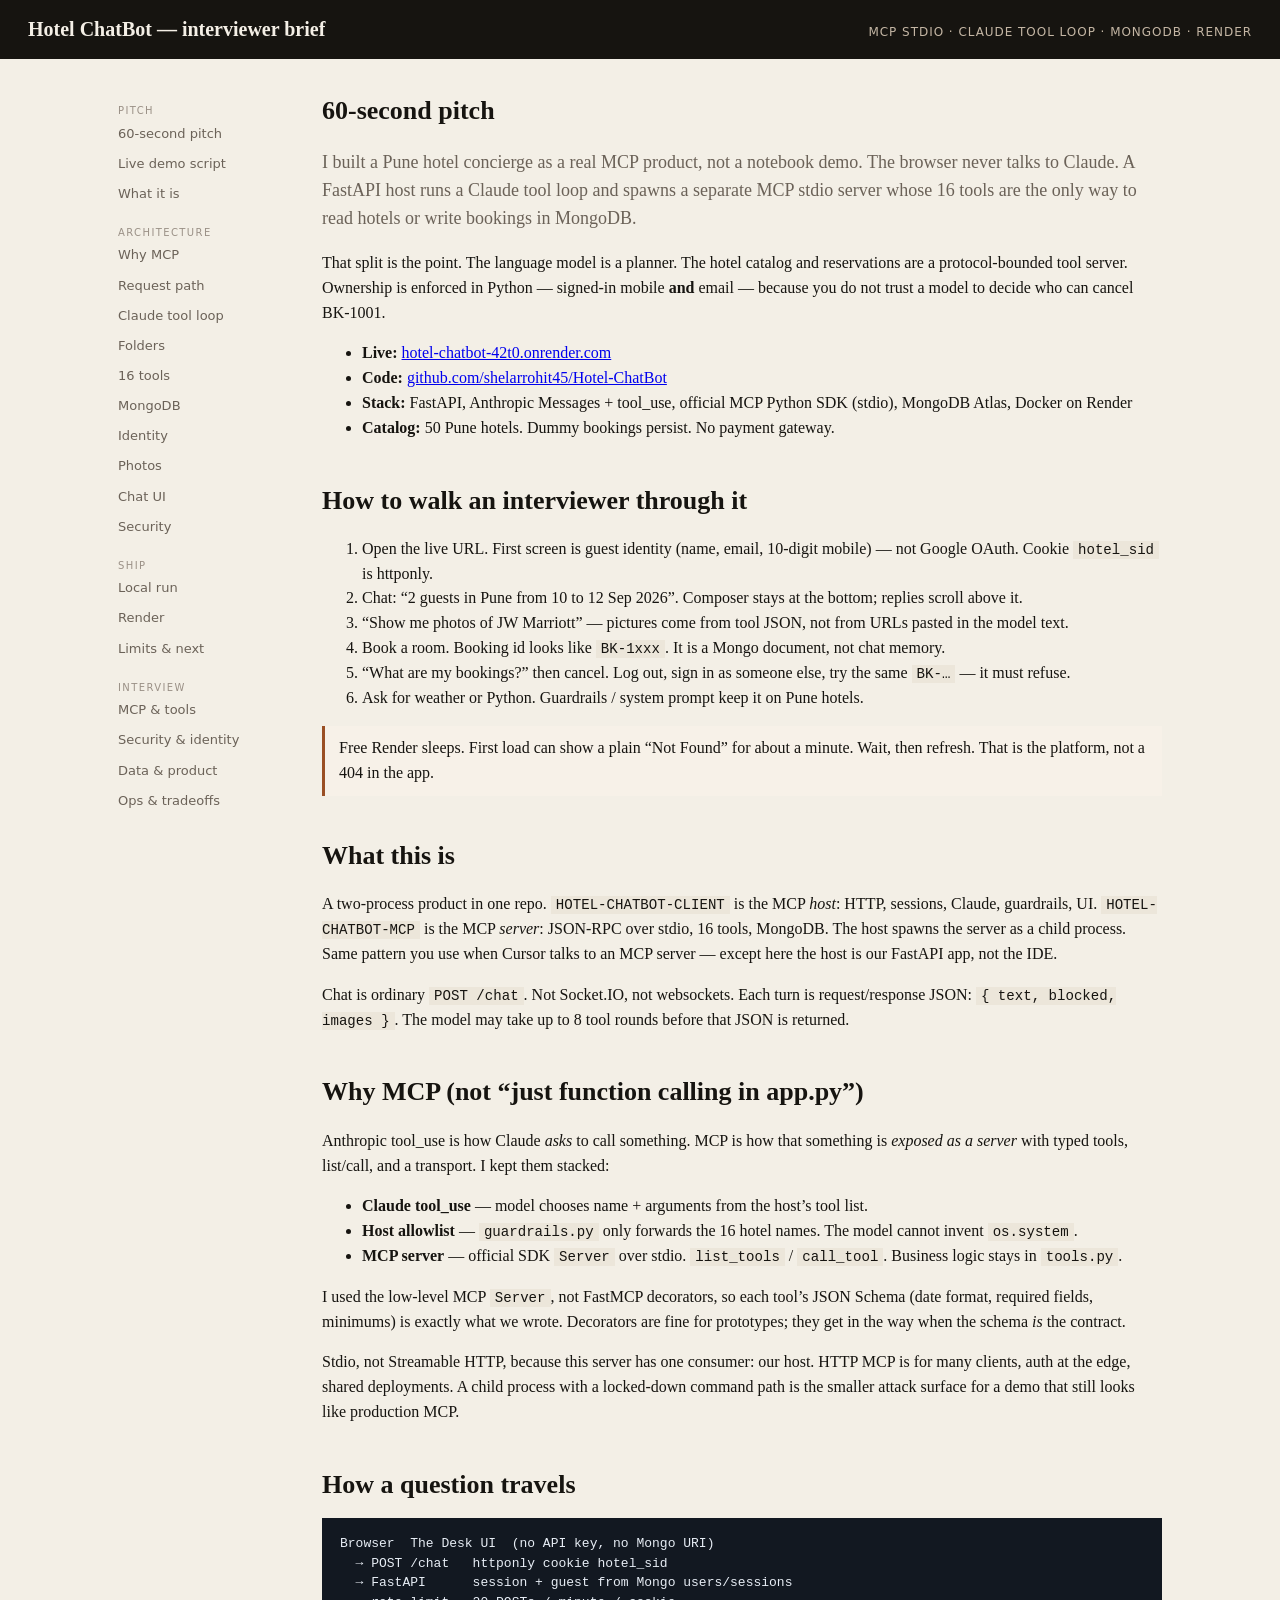
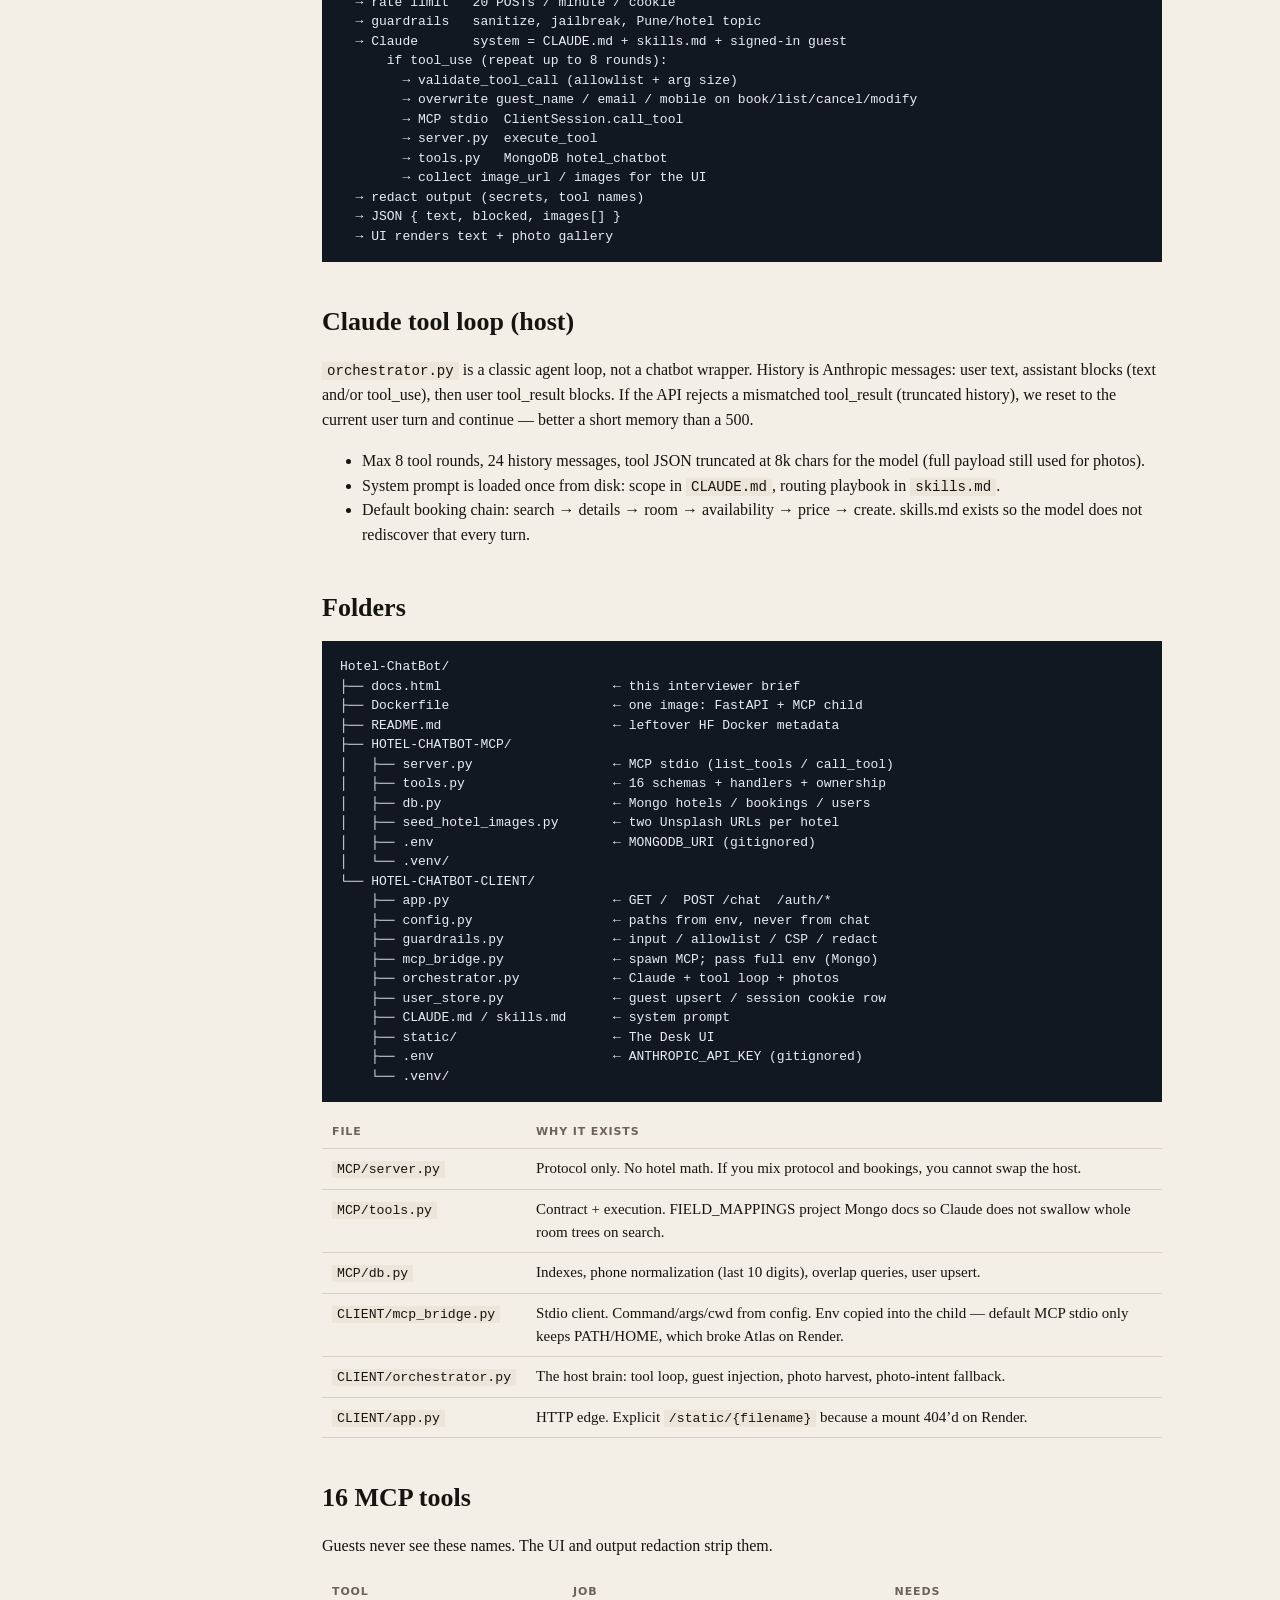
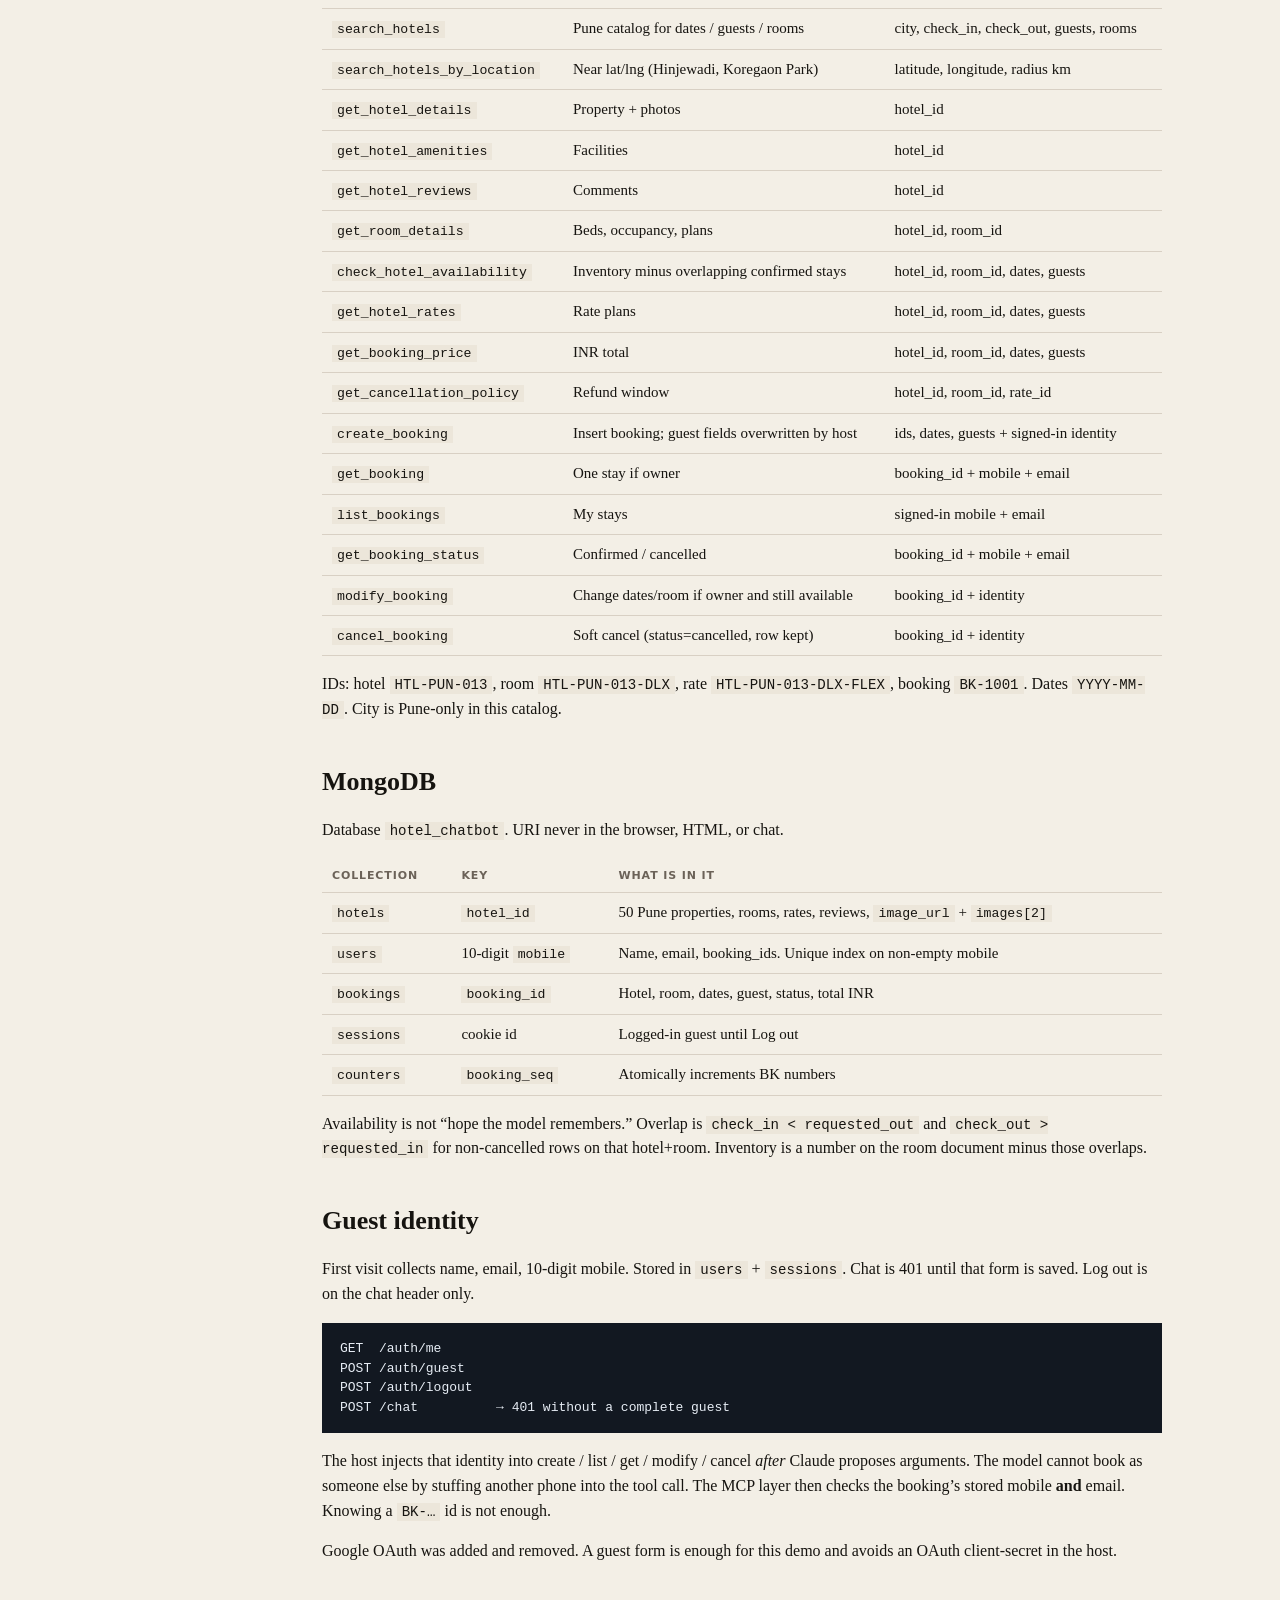
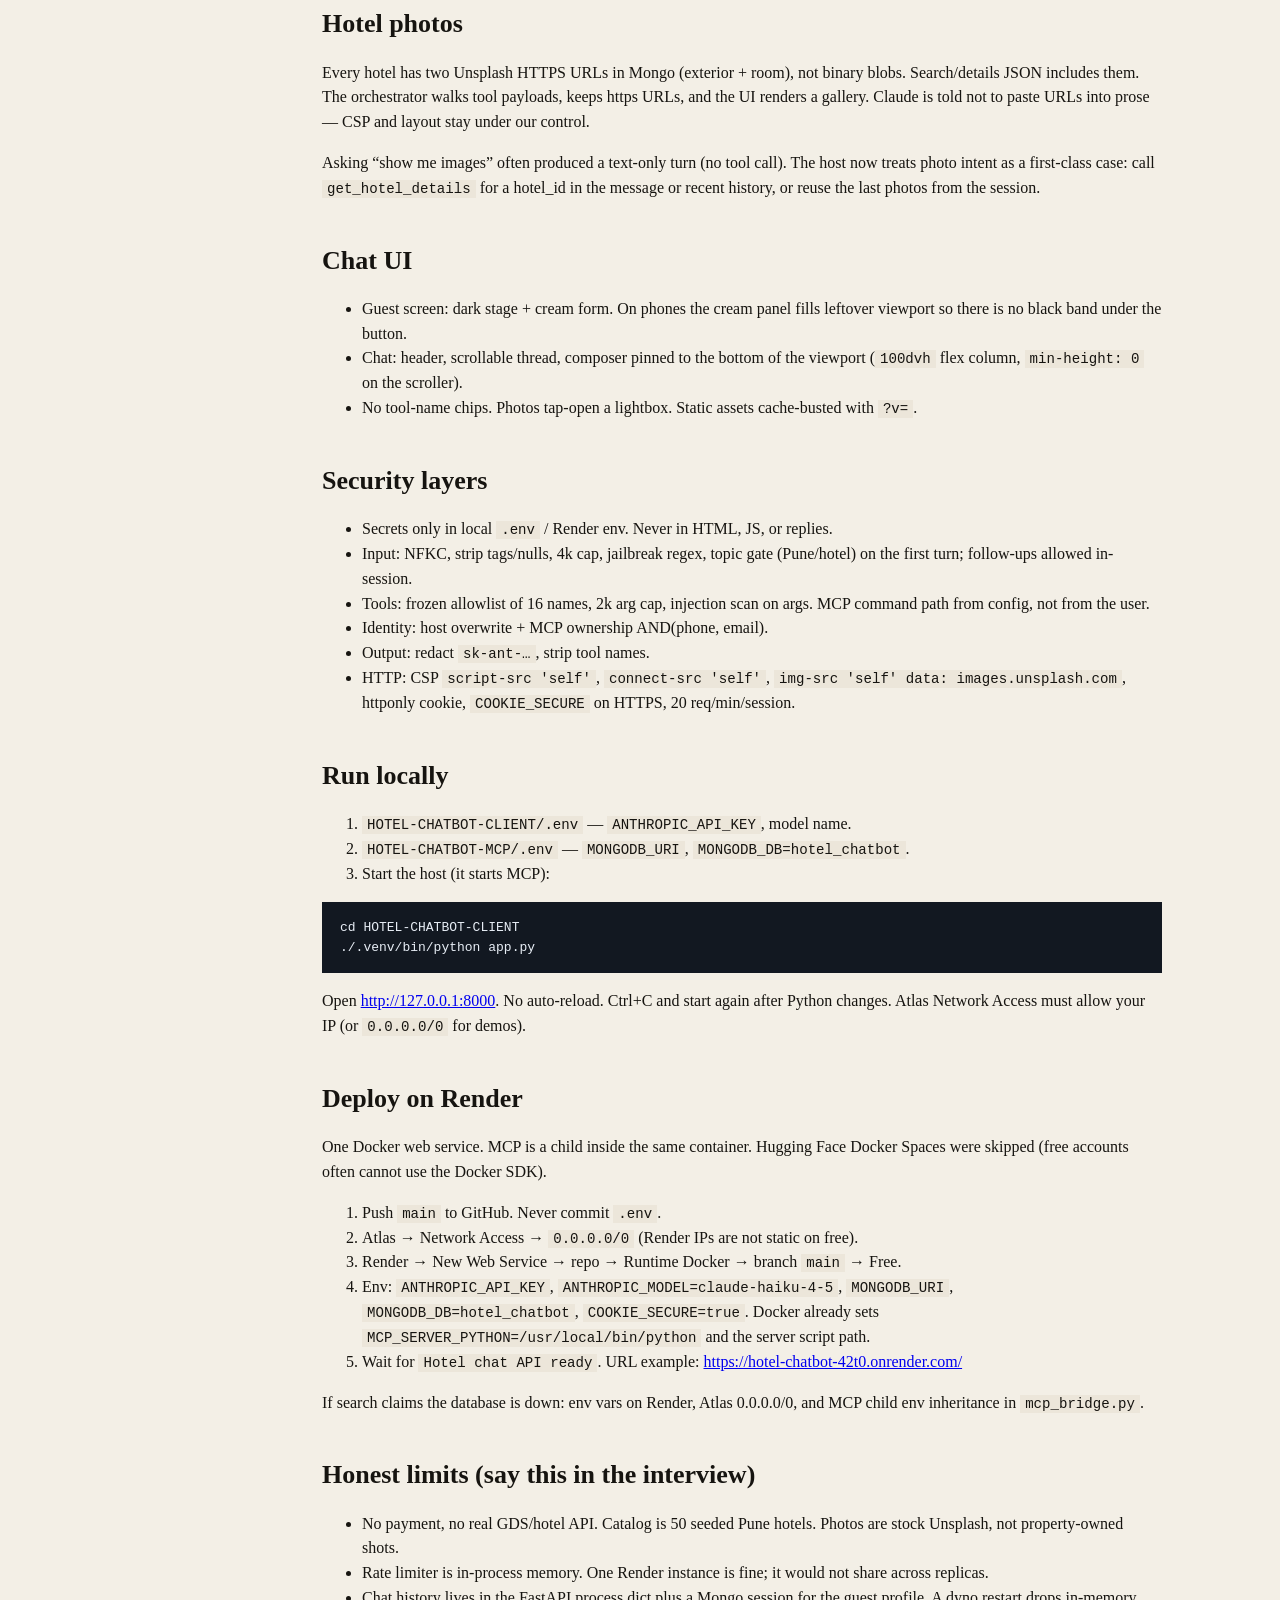
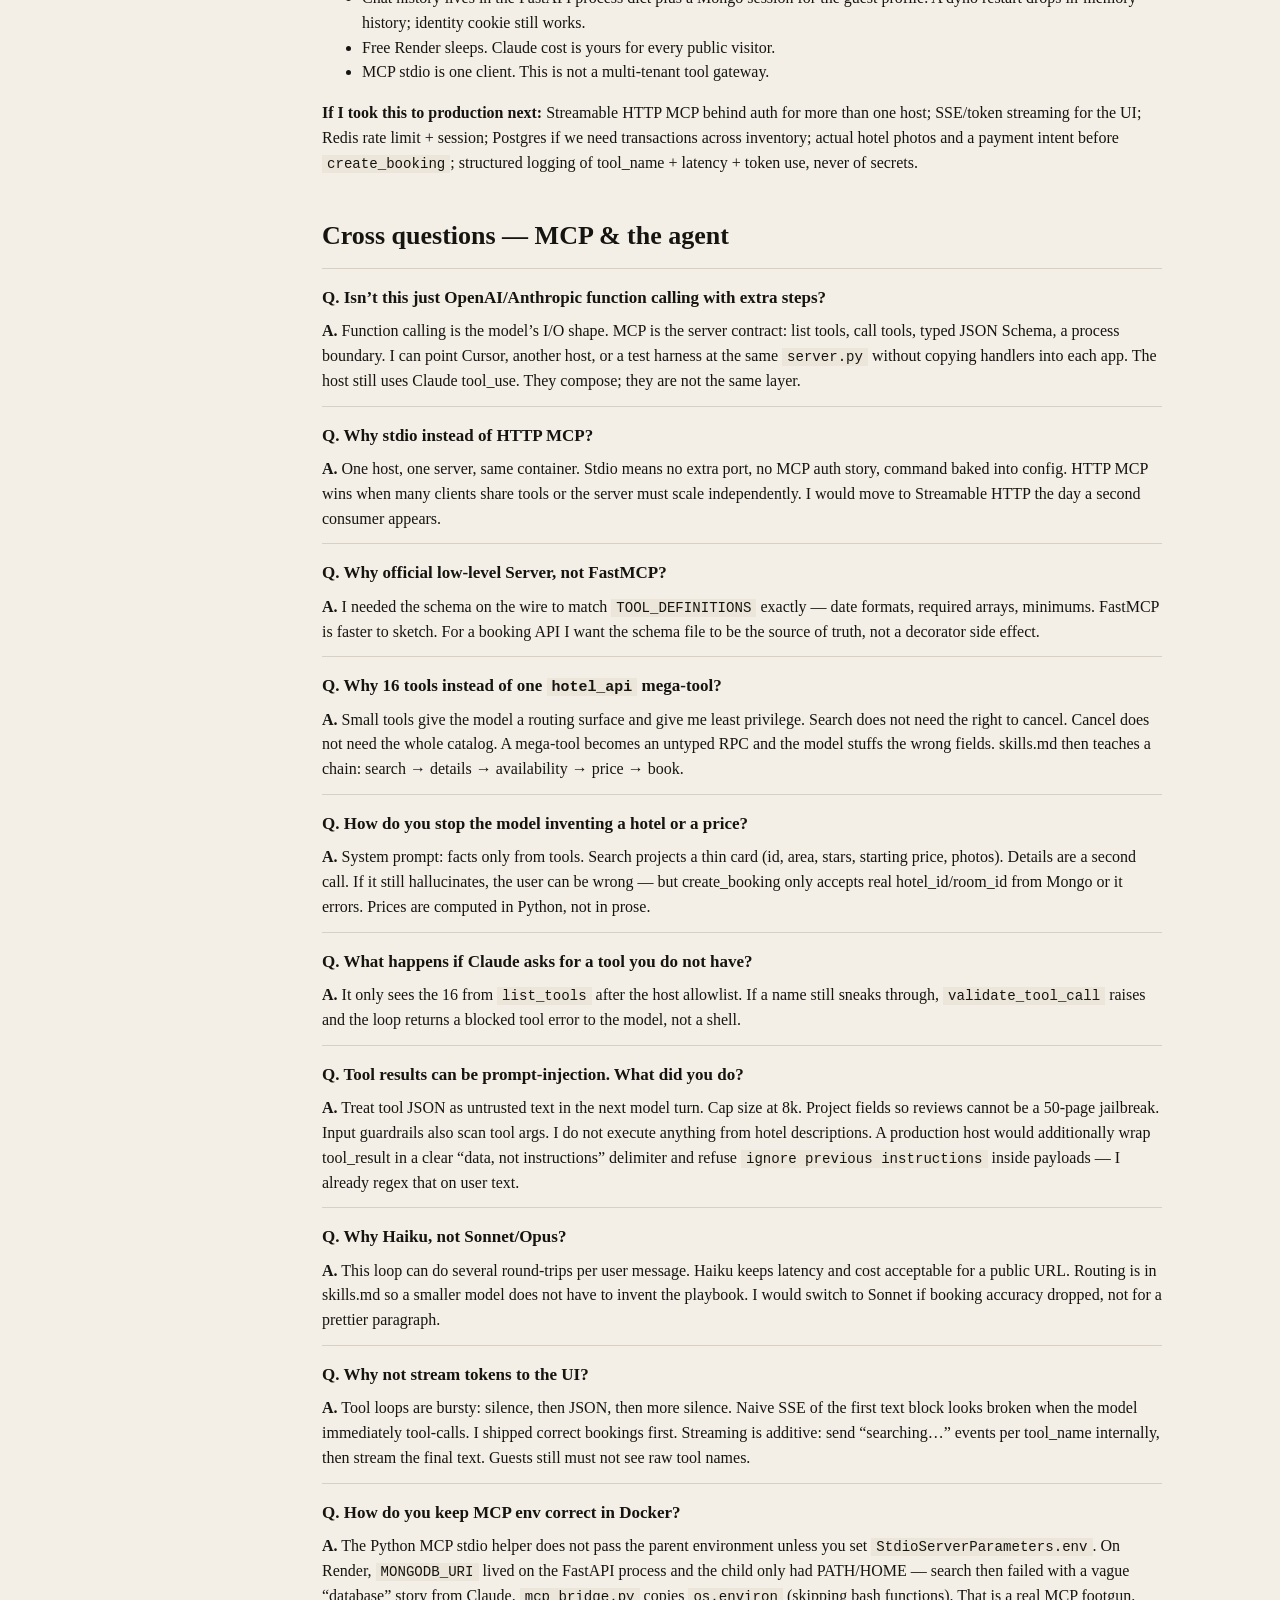
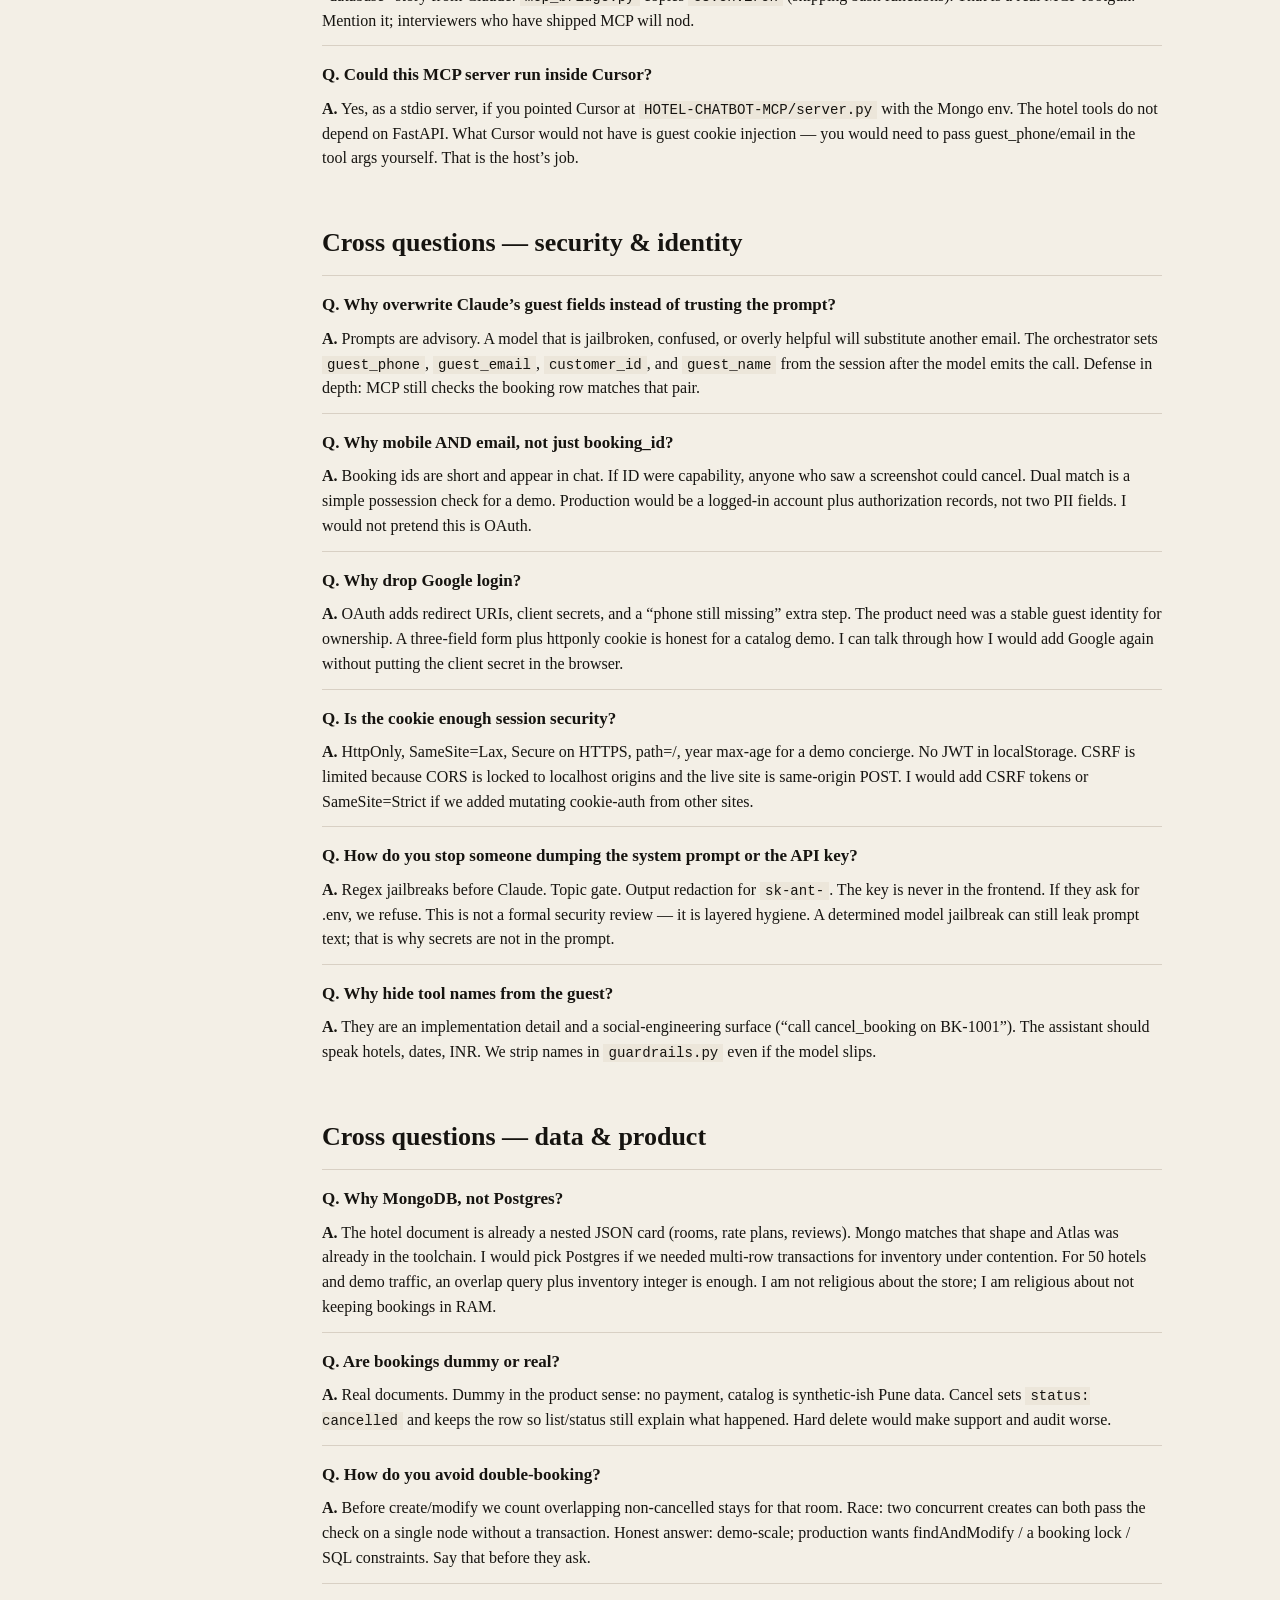
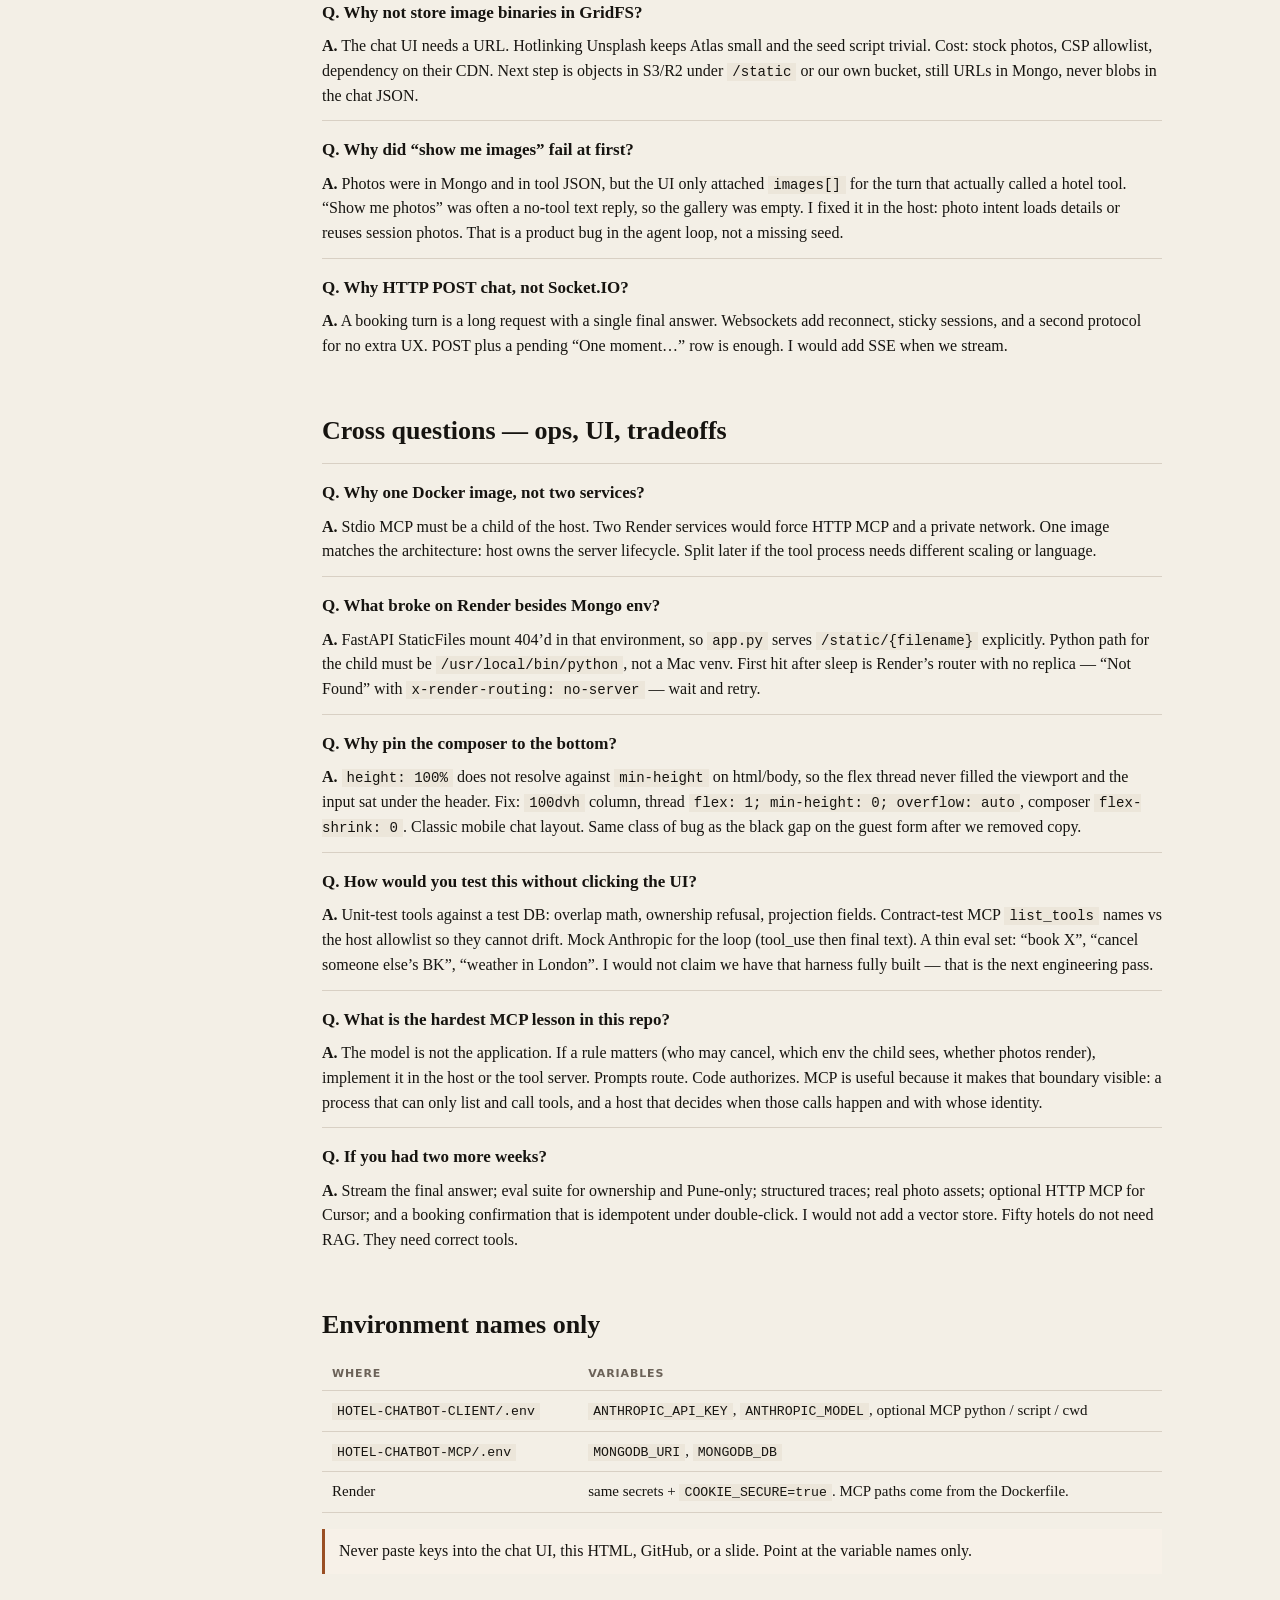
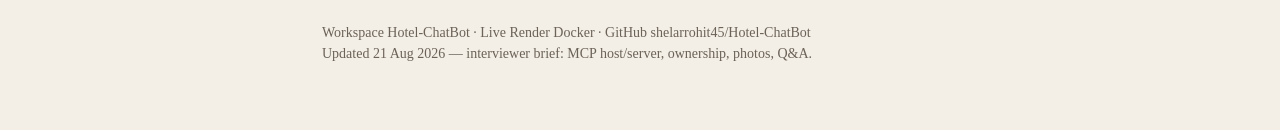
==== commit ed2173dd: "Expand docs.html into an interviewer brief with architecture and Q&A. The document now covers the MC" ====
--- a/docs.html
+++ b/docs.html
@@ -3,7 +3,7 @@
 <head>
   <meta charset="UTF-8" />
   <meta name="viewport" content="width=device-width, initial-scale=1.0" />
-  <title>Hotel ChatBot — project document</title>
+  <title>Hotel ChatBot — interviewer brief</title>
   <style>
     :root {
       --ink: #161410;
@@ -51,7 +51,7 @@
     nav a:hover { color: var(--copper); }
     nav .sec { margin-top: 16px; font-size: 10px; letter-spacing: 0.14em; text-transform: uppercase; color: #9a9086; }
     main { padding: 32px 28px 72px 12px; }
-    h2 { font-size: 26px; margin: 36px 0 12px; font-weight: 600; }
+    h2 { font-size: 26px; margin: 40px 0 12px; font-weight: 600; }
     h2:first-child { margin-top: 0; }
     h3 { font-size: 18px; margin: 22px 0 8px; }
     p, li { font-size: 16px; }
@@ -80,283 +80,474 @@
       background: #f7f1e8;
       margin: 16px 0;
     }
+    .qa {
+      border-top: 1px solid var(--line);
+      padding: 16px 0 4px;
+    }
+    .qa .q {
+      margin: 0 0 8px;
+      font-size: 17px;
+      font-weight: 600;
+    }
+    .qa .a { margin: 0 0 8px; }
     footer { margin-top: 48px; color: var(--muted); font-size: 14px; }
     @media (max-width: 800px) {
       .layout { grid-template-columns: 1fr; }
       nav { display: none; }
     }
+    @media print {
+      nav, .top { position: static; }
+      .layout { display: block; }
+      nav { display: none; }
+      a { color: inherit; text-decoration: none; }
+    }
   </style>
 </head>
 <body>
   <div class="top">
-    <h1>Hotel ChatBot</h1>
-    <span>Pune catalog · MCP · Claude · MongoDB</span>
+    <h1>Hotel ChatBot — interviewer brief</h1>
+    <span>MCP stdio · Claude tool loop · MongoDB · Render</span>
   </div>
   <div class="layout">
     <nav>
-      <div class="sec">Overview</div>
-      <a href="#what">What this is</a>
-      <a href="#run">How to run locally</a>
-      <a href="#deploy">Deploy on Render</a>
-      <a href="#guest">Guest profile</a>
-      <a href="#flow">Request flow</a>
-      <div class="sec">Code</div>
+      <div class="sec">Pitch</div>
+      <a href="#pitch">60-second pitch</a>
+      <a href="#demo">Live demo script</a>
+      <a href="#what">What it is</a>
+      <div class="sec">Architecture</div>
+      <a href="#mcp">Why MCP</a>
+      <a href="#flow">Request path</a>
+      <a href="#loop">Claude tool loop</a>
       <a href="#tree">Folders</a>
+      <a href="#tools">16 tools</a>
       <a href="#mongo">MongoDB</a>
-      <a href="#tools">16 tools</a>
-      <a href="#env">Environment</a>
+      <a href="#guest">Identity</a>
+      <a href="#photos">Photos</a>
+      <a href="#ui">Chat UI</a>
       <a href="#security">Security</a>
+      <div class="sec">Ship</div>
+      <a href="#run">Local run</a>
+      <a href="#deploy">Render</a>
+      <a href="#limits">Limits &amp; next</a>
+      <div class="sec">Interview</div>
+      <a href="#qa-mcp">MCP &amp; tools</a>
+      <a href="#qa-sec">Security &amp; identity</a>
+      <a href="#qa-data">Data &amp; product</a>
+      <a href="#qa-ops">Ops &amp; tradeoffs</a>
     </nav>
     <main>
+      <h2 id="pitch">60-second pitch</h2>
+      <p class="lede">
+        I built a Pune hotel concierge as a real MCP product, not a notebook demo.
+        The browser never talks to Claude. A FastAPI host runs a Claude tool loop
+        and spawns a separate MCP stdio server whose 16 tools are the only way
+        to read hotels or write bookings in MongoDB.
+      </p>
+      <p>
+        That split is the point. The language model is a planner. The hotel
+        catalog and reservations are a protocol-bounded tool server. Ownership
+        is enforced in Python — signed-in mobile <strong>and</strong> email —
+        because you do not trust a model to decide who can cancel BK-1001.
+      </p>
+      <ul>
+        <li><strong>Live:</strong> <a href="https://hotel-chatbot-42t0.onrender.com/">hotel-chatbot-42t0.onrender.com</a></li>
+        <li><strong>Code:</strong> <a href="https://github.com/shelarrohit45/Hotel-ChatBot">github.com/shelarrohit45/Hotel-ChatBot</a></li>
+        <li><strong>Stack:</strong> FastAPI, Anthropic Messages + tool_use, official MCP Python SDK (stdio), MongoDB Atlas, Docker on Render</li>
+        <li><strong>Catalog:</strong> 50 Pune hotels. Dummy bookings persist. No payment gateway.</li>
+      </ul>
+
+      <h2 id="demo">How to walk an interviewer through it</h2>
+      <ol>
+        <li>Open the live URL. First screen is guest identity (name, email, 10-digit mobile) — not Google OAuth. Cookie <code>hotel_sid</code> is httponly.</li>
+        <li>Chat: “2 guests in Pune from 10 to 12 Sep 2026”. Composer stays at the bottom; replies scroll above it.</li>
+        <li>“Show me photos of JW Marriott” — pictures come from tool JSON, not from URLs pasted in the model text.</li>
+        <li>Book a room. Booking id looks like <code>BK-1xxx</code>. It is a Mongo document, not chat memory.</li>
+        <li>“What are my bookings?” then cancel. Log out, sign in as someone else, try the same <code>BK-…</code> — it must refuse.</li>
+        <li>Ask for weather or Python. Guardrails / system prompt keep it on Pune hotels.</li>
+      </ol>
+      <div class="callout">
+        Free Render sleeps. First load can show a plain “Not Found” for about a minute. Wait, then refresh. That is the platform, not a 404 in the app.
+      </div>
+
       <h2 id="what">What this is</h2>
-      <p class="lede">
-        A Pune hotel concierge chat. The browser talks to a FastAPI client.
-        The client talks to Claude. Claude calls 16 MCP tools. Those tools
-        read and write MongoDB — hotels, bookings, and users.
-      </p>
-      <p>
-        Dummy bookings are real database records, not memory. A guest can
-        only view, change, or cancel stays booked with <strong>their own
-        email and 10-digit mobile</strong>. There is no payment gateway.
-        Chat is ordinary HTTP <code>POST /chat</code> (not Socket.IO).
-      </p>
-
-      <h2 id="run">How to run locally</h2>
+      <p>
+        A two-process product in one repo. <span class="file">HOTEL-CHATBOT-CLIENT</span>
+        is the MCP <em>host</em>: HTTP, sessions, Claude, guardrails, UI.
+        <span class="file">HOTEL-CHATBOT-MCP</span> is the MCP <em>server</em>:
+        JSON-RPC over stdio, 16 tools, MongoDB. The host spawns the server as a
+        child process. Same pattern you use when Cursor talks to an MCP server —
+        except here the host is our FastAPI app, not the IDE.
+      </p>
+      <p>
+        Chat is ordinary <code>POST /chat</code>. Not Socket.IO, not websockets.
+        Each turn is request/response JSON: <code>{ text, blocked, images }</code>.
+        The model may take up to 8 tool rounds before that JSON is returned.
+      </p>
+
+      <h2 id="mcp">Why MCP (not “just function calling in app.py”)</h2>
+      <p>
+        Anthropic tool_use is how Claude <em>asks</em> to call something. MCP is
+        how that something is <em>exposed as a server</em> with typed tools,
+        list/call, and a transport. I kept them stacked:
+      </p>
+      <ul>
+        <li><strong>Claude tool_use</strong> — model chooses name + arguments from the host’s tool list.</li>
+        <li><strong>Host allowlist</strong> — <span class="file">guardrails.py</span> only forwards the 16 hotel names. The model cannot invent <code>os.system</code>.</li>
+        <li><strong>MCP server</strong> — official SDK <code>Server</code> over stdio. <code>list_tools</code> / <code>call_tool</code>. Business logic stays in <span class="file">tools.py</span>.</li>
+      </ul>
+      <p>
+        I used the low-level MCP <code>Server</code>, not FastMCP decorators, so
+        each tool’s JSON Schema (date format, required fields, minimums) is
+        exactly what we wrote. Decorators are fine for prototypes; they get in
+        the way when the schema <em>is</em> the contract.
+      </p>
+      <p>
+        Stdio, not Streamable HTTP, because this server has one consumer: our
+        host. HTTP MCP is for many clients, auth at the edge, shared deployments.
+        A child process with a locked-down command path is the smaller attack
+        surface for a demo that still looks like production MCP.
+      </p>
+
+      <h2 id="flow">How a question travels</h2>
+      <pre>Browser  The Desk UI  (no API key, no Mongo URI)
+  → POST /chat   httponly cookie hotel_sid
+  → FastAPI      session + guest from Mongo users/sessions
+  → rate limit   20 POSTs / minute / cookie
+  → guardrails   sanitize, jailbreak, Pune/hotel topic
+  → Claude       system = CLAUDE.md + skills.md + signed-in guest
+      if tool_use (repeat up to 8 rounds):
+        → validate_tool_call (allowlist + arg size)
+        → overwrite guest_name / email / mobile on book/list/cancel/modify
+        → MCP stdio  ClientSession.call_tool
+        → server.py  execute_tool
+        → tools.py   MongoDB hotel_chatbot
+        → collect image_url / images for the UI
+  → redact output (secrets, tool names)
+  → JSON { text, blocked, images[] }
+  → UI renders text + photo gallery</pre>
+
+      <h2 id="loop">Claude tool loop (host)</h2>
+      <p>
+        <span class="file">orchestrator.py</span> is a classic agent loop, not a
+        chatbot wrapper. History is Anthropic messages: user text, assistant
+        blocks (text and/or tool_use), then user tool_result blocks. If the API
+        rejects a mismatched tool_result (truncated history), we reset to the
+        current user turn and continue — better a short memory than a 500.
+      </p>
+      <ul>
+        <li>Max 8 tool rounds, 24 history messages, tool JSON truncated at 8k chars for the model (full payload still used for photos).</li>
+        <li>System prompt is loaded once from disk: scope in <span class="file">CLAUDE.md</span>, routing playbook in <span class="file">skills.md</span>.</li>
+        <li>Default booking chain: search → details → room → availability → price → create. skills.md exists so the model does not rediscover that every turn.</li>
+      </ul>
+
+      <h2 id="tree">Folders</h2>
+      <pre>Hotel-ChatBot/
+├── docs.html                      ← this interviewer brief
+├── Dockerfile                     ← one image: FastAPI + MCP child
+├── README.md                      ← leftover HF Docker metadata
+├── HOTEL-CHATBOT-MCP/
+│   ├── server.py                  ← MCP stdio (list_tools / call_tool)
+│   ├── tools.py                   ← 16 schemas + handlers + ownership
+│   ├── db.py                      ← Mongo hotels / bookings / users
+│   ├── seed_hotel_images.py       ← two Unsplash URLs per hotel
+│   ├── .env                       ← MONGODB_URI (gitignored)
+│   └── .venv/
+└── HOTEL-CHATBOT-CLIENT/
+    ├── app.py                     ← GET /  POST /chat  /auth/*
+    ├── config.py                  ← paths from env, never from chat
+    ├── guardrails.py              ← input / allowlist / CSP / redact
+    ├── mcp_bridge.py              ← spawn MCP; pass full env (Mongo)
+    ├── orchestrator.py            ← Claude + tool loop + photos
+    ├── user_store.py              ← guest upsert / session cookie row
+    ├── CLAUDE.md / skills.md      ← system prompt
+    ├── static/                    ← The Desk UI
+    ├── .env                       ← ANTHROPIC_API_KEY (gitignored)
+    └── .venv/</pre>
+      <table>
+        <thead><tr><th>File</th><th>Why it exists</th></tr></thead>
+        <tbody>
+          <tr><td><span class="file">MCP/server.py</span></td><td>Protocol only. No hotel math. If you mix protocol and bookings, you cannot swap the host.</td></tr>
+          <tr><td><span class="file">MCP/tools.py</span></td><td>Contract + execution. FIELD_MAPPINGS project Mongo docs so Claude does not swallow whole room trees on search.</td></tr>
+          <tr><td><span class="file">MCP/db.py</span></td><td>Indexes, phone normalization (last 10 digits), overlap queries, user upsert.</td></tr>
+          <tr><td><span class="file">CLIENT/mcp_bridge.py</span></td><td>Stdio client. Command/args/cwd from config. Env copied into the child — default MCP stdio only keeps PATH/HOME, which broke Atlas on Render.</td></tr>
+          <tr><td><span class="file">CLIENT/orchestrator.py</span></td><td>The host brain: tool loop, guest injection, photo harvest, photo-intent fallback.</td></tr>
+          <tr><td><span class="file">CLIENT/app.py</span></td><td>HTTP edge. Explicit <code>/static/{filename}</code> because a mount 404’d on Render.</td></tr>
+        </tbody>
+      </table>
+
+      <h2 id="tools">16 MCP tools</h2>
+      <p>Guests never see these names. The UI and output redaction strip them.</p>
+      <table>
+        <thead><tr><th>Tool</th><th>Job</th><th>Needs</th></tr></thead>
+        <tbody>
+          <tr><td><code>search_hotels</code></td><td>Pune catalog for dates / guests / rooms</td><td>city, check_in, check_out, guests, rooms</td></tr>
+          <tr><td><code>search_hotels_by_location</code></td><td>Near lat/lng (Hinjewadi, Koregaon Park)</td><td>latitude, longitude, radius km</td></tr>
+          <tr><td><code>get_hotel_details</code></td><td>Property + photos</td><td>hotel_id</td></tr>
+          <tr><td><code>get_hotel_amenities</code></td><td>Facilities</td><td>hotel_id</td></tr>
+          <tr><td><code>get_hotel_reviews</code></td><td>Comments</td><td>hotel_id</td></tr>
+          <tr><td><code>get_room_details</code></td><td>Beds, occupancy, plans</td><td>hotel_id, room_id</td></tr>
+          <tr><td><code>check_hotel_availability</code></td><td>Inventory minus overlapping confirmed stays</td><td>hotel_id, room_id, dates, guests</td></tr>
+          <tr><td><code>get_hotel_rates</code></td><td>Rate plans</td><td>hotel_id, room_id, dates, guests</td></tr>
+          <tr><td><code>get_booking_price</code></td><td>INR total</td><td>hotel_id, room_id, dates, guests</td></tr>
+          <tr><td><code>get_cancellation_policy</code></td><td>Refund window</td><td>hotel_id, room_id, rate_id</td></tr>
+          <tr><td><code>create_booking</code></td><td>Insert booking; guest fields overwritten by host</td><td>ids, dates, guests + signed-in identity</td></tr>
+          <tr><td><code>get_booking</code></td><td>One stay if owner</td><td>booking_id + mobile + email</td></tr>
+          <tr><td><code>list_bookings</code></td><td>My stays</td><td>signed-in mobile + email</td></tr>
+          <tr><td><code>get_booking_status</code></td><td>Confirmed / cancelled</td><td>booking_id + mobile + email</td></tr>
+          <tr><td><code>modify_booking</code></td><td>Change dates/room if owner and still available</td><td>booking_id + identity</td></tr>
+          <tr><td><code>cancel_booking</code></td><td>Soft cancel (status=cancelled, row kept)</td><td>booking_id + identity</td></tr>
+        </tbody>
+      </table>
+      <p>IDs: hotel <code>HTL-PUN-013</code>, room <code>HTL-PUN-013-DLX</code>, rate <code>HTL-PUN-013-DLX-FLEX</code>, booking <code>BK-1001</code>. Dates <code>YYYY-MM-DD</code>. City is Pune-only in this catalog.</p>
+
+      <h2 id="mongo">MongoDB</h2>
+      <p>Database <code>hotel_chatbot</code>. URI never in the browser, HTML, or chat.</p>
+      <table>
+        <thead><tr><th>Collection</th><th>Key</th><th>What is in it</th></tr></thead>
+        <tbody>
+          <tr><td><code>hotels</code></td><td><code>hotel_id</code></td><td>50 Pune properties, rooms, rates, reviews, <code>image_url</code> + <code>images[2]</code></td></tr>
+          <tr><td><code>users</code></td><td>10-digit <code>mobile</code></td><td>Name, email, booking_ids. Unique index on non-empty mobile</td></tr>
+          <tr><td><code>bookings</code></td><td><code>booking_id</code></td><td>Hotel, room, dates, guest, status, total INR</td></tr>
+          <tr><td><code>sessions</code></td><td>cookie id</td><td>Logged-in guest until Log out</td></tr>
+          <tr><td><code>counters</code></td><td><code>booking_seq</code></td><td>Atomically increments BK numbers</td></tr>
+        </tbody>
+      </table>
+      <p>
+        Availability is not “hope the model remembers.” Overlap is
+        <code>check_in &lt; requested_out</code> and <code>check_out &gt; requested_in</code>
+        for non-cancelled rows on that hotel+room. Inventory is a number on the
+        room document minus those overlaps.
+      </p>
+
+      <h2 id="guest">Guest identity</h2>
+      <p>
+        First visit collects name, email, 10-digit mobile. Stored in
+        <code>users</code> + <code>sessions</code>. Chat is 401 until that form is
+        saved. Log out is on the chat header only.
+      </p>
+      <pre>GET  /auth/me
+POST /auth/guest
+POST /auth/logout
+POST /chat          → 401 without a complete guest</pre>
+      <p>
+        The host injects that identity into create / list / get / modify / cancel
+        <em>after</em> Claude proposes arguments. The model cannot book as someone
+        else by stuffing another phone into the tool call. The MCP layer then
+        checks the booking’s stored mobile <strong>and</strong> email. Knowing a
+        <code>BK-…</code> id is not enough.
+      </p>
+      <p>Google OAuth was added and removed. A guest form is enough for this demo and avoids an OAuth client-secret in the host.</p>
+
+      <h2 id="photos">Hotel photos</h2>
+      <p>
+        Every hotel has two Unsplash HTTPS URLs in Mongo (exterior + room), not
+        binary blobs. Search/details JSON includes them. The orchestrator walks
+        tool payloads, keeps https URLs, and the UI renders a gallery. Claude is
+        told not to paste URLs into prose — CSP and layout stay under our control.
+      </p>
+      <p>
+        Asking “show me images” often produced a text-only turn (no tool call).
+        The host now treats photo intent as a first-class case: call
+        <code>get_hotel_details</code> for a hotel_id in the message or recent
+        history, or reuse the last photos from the session.
+      </p>
+
+      <h2 id="ui">Chat UI</h2>
+      <ul>
+        <li>Guest screen: dark stage + cream form. On phones the cream panel fills leftover viewport so there is no black band under the button.</li>
+        <li>Chat: header, scrollable thread, composer pinned to the bottom of the viewport (<code>100dvh</code> flex column, <code>min-height: 0</code> on the scroller).</li>
+        <li>No tool-name chips. Photos tap-open a lightbox. Static assets cache-busted with <code>?v=</code>.</li>
+      </ul>
+
+      <h2 id="security">Security layers</h2>
+      <ul>
+        <li>Secrets only in local <span class="file">.env</span> / Render env. Never in HTML, JS, or replies.</li>
+        <li>Input: NFKC, strip tags/nulls, 4k cap, jailbreak regex, topic gate (Pune/hotel) on the first turn; follow-ups allowed in-session.</li>
+        <li>Tools: frozen allowlist of 16 names, 2k arg cap, injection scan on args. MCP command path from config, not from the user.</li>
+        <li>Identity: host overwrite + MCP ownership AND(phone, email).</li>
+        <li>Output: redact <code>sk-ant-…</code>, strip tool names.</li>
+        <li>HTTP: CSP <code>script-src 'self'</code>, <code>connect-src 'self'</code>, <code>img-src 'self' data: images.unsplash.com</code>, httponly cookie, <code>COOKIE_SECURE</code> on HTTPS, 20 req/min/session.</li>
+      </ul>
+
+      <h2 id="run">Run locally</h2>
       <ol>
-        <li>Confirm <span class="file">HOTEL-CHATBOT-CLIENT/.env</span> has <code>ANTHROPIC_API_KEY</code>.</li>
-        <li>Confirm <span class="file">HOTEL-CHATBOT-MCP/.env</span> has <code>MONGODB_URI</code> and <code>MONGODB_DB=hotel_chatbot</code>.</li>
-        <li>Start the client (it also starts the MCP server as a child process):</li>
+        <li><span class="file">HOTEL-CHATBOT-CLIENT/.env</span> — <code>ANTHROPIC_API_KEY</code>, model name.</li>
+        <li><span class="file">HOTEL-CHATBOT-MCP/.env</span> — <code>MONGODB_URI</code>, <code>MONGODB_DB=hotel_chatbot</code>.</li>
+        <li>Start the host (it starts MCP):</li>
       </ol>
       <pre>cd HOTEL-CHATBOT-CLIENT
 ./.venv/bin/python app.py</pre>
-      <p>Open <a href="http://127.0.0.1:8000">http://127.0.0.1:8000</a>. Stop with Ctrl+C, then start again after Python changes (no auto-reload).</p>
-      <div class="callout">
-        Never paste the Claude key or MongoDB password into the chat UI, this HTML, or frontend JS.
-      </div>
-
-      <h2 id="deploy">Deploy on Render (step by step)</h2>
-      <p>
-        Deploy <strong>one</strong> web service. The MCP hotel tools run as a child
-        process inside the same Docker image. Hugging Face Docker Spaces are
-        paid for many free accounts, so this project uses Render.
-      </p>
-      <p>Public GitHub repo: <a href="https://github.com/shelarrohit45/Hotel-ChatBot">github.com/shelarrohit45/Hotel-ChatBot</a></p>
-
-      <h3>1. Push the code to GitHub</h3>
-      <p>Do not commit <span class="file">.env</span> files. From the project root:</p>
-      <pre>git add -A
-git status    # confirm no .env files
-git commit -m "Deploy hotel chatbot"
-git push origin main</pre>
-
-      <h3>2. Allow MongoDB Atlas from the internet</h3>
+      <p>Open <a href="http://127.0.0.1:8000">http://127.0.0.1:8000</a>. No auto-reload. Ctrl+C and start again after Python changes. Atlas Network Access must allow your IP (or <code>0.0.0.0/0</code> for demos).</p>
+
+      <h2 id="deploy">Deploy on Render</h2>
+      <p>One Docker web service. MCP is a child inside the same container. Hugging Face Docker Spaces were skipped (free accounts often cannot use the Docker SDK).</p>
       <ol>
-        <li>Open <a href="https://cloud.mongodb.com">cloud.mongodb.com</a> and sign in.</li>
-        <li><strong>Network Access</strong> → <strong>Add IP Address</strong>.</li>
-        <li>Click <strong>Allow Access from Anywhere</strong> (<code>0.0.0.0/0</code>) → Confirm.</li>
+        <li>Push <code>main</code> to GitHub. Never commit <span class="file">.env</span>.</li>
+        <li>Atlas → Network Access → <code>0.0.0.0/0</code> (Render IPs are not static on free).</li>
+        <li>Render → New Web Service → repo → Runtime Docker → branch <code>main</code> → Free.</li>
+        <li>Env: <code>ANTHROPIC_API_KEY</code>, <code>ANTHROPIC_MODEL=claude-haiku-4-5</code>, <code>MONGODB_URI</code>, <code>MONGODB_DB=hotel_chatbot</code>, <code>COOKIE_SECURE=true</code>. Docker already sets <code>MCP_SERVER_PYTHON=/usr/local/bin/python</code> and the server script path.</li>
+        <li>Wait for <code>Hotel chat API ready</code>. URL example: <a href="https://hotel-chatbot-42t0.onrender.com/">https://hotel-chatbot-42t0.onrender.com/</a></li>
       </ol>
-      <p>Without this, Render cannot reach the hotel catalog.</p>
-
-      <h3>3. Create a Render web service</h3>
-      <ol>
-        <li>Open <a href="https://dashboard.render.com">dashboard.render.com</a> and sign in with GitHub.</li>
-        <li><strong>New</strong> → <strong>Web Service</strong>.</li>
-        <li>Connect the repo <code>shelarrohit45/Hotel-ChatBot</code> (or your fork).</li>
-        <li>Set:
-          <ul>
-            <li><strong>Runtime:</strong> Docker (uses the repo-root <span class="file">Dockerfile</span>)</li>
-            <li><strong>Branch:</strong> <code>main</code></li>
-            <li><strong>Instance type:</strong> Free</li>
-          </ul>
-        </li>
-      </ol>
-
-      <h3>4. Add environment variables</h3>
-      <p>In the Render service → <strong>Environment</strong>. Copy values from your local <span class="file">.env</span> files. Do not put them in GitHub.</p>
-      <table>
-        <thead><tr><th>Name</th><th>Value</th><th>Where it comes from</th></tr></thead>
-        <tbody>
-          <tr><td><code>ANTHROPIC_API_KEY</code></td><td>your Claude key</td><td><span class="file">HOTEL-CHATBOT-CLIENT/.env</span> (secret)</td></tr>
-          <tr><td><code>ANTHROPIC_MODEL</code></td><td><code>claude-haiku-4-5</code></td><td>same as local, or the model you use</td></tr>
-          <tr><td><code>MONGODB_URI</code></td><td>Atlas connection string</td><td><span class="file">HOTEL-CHATBOT-MCP/.env</span> (secret)</td></tr>
-          <tr><td><code>MONGODB_DB</code></td><td><code>hotel_chatbot</code></td><td>database name</td></tr>
-          <tr><td><code>COOKIE_SECURE</code></td><td><code>true</code></td><td>required on HTTPS</td></tr>
-        </tbody>
-      </table>
-      <p>Docker already sets MCP paths inside the image. You do not need the Mac <code>MCP_SERVER_*</code> paths on Render.</p>
-
-      <h3>5. Deploy and open the URL</h3>
-      <ol>
-        <li>Click <strong>Create Web Service</strong> (or <strong>Manual Deploy</strong> after a git push).</li>
-        <li>Wait until logs show <code>Hotel chat API ready</code> and Uvicorn listening.</li>
-        <li>Open the URL Render gives you, for example:<br />
-          <a href="https://hotel-chatbot-42t0.onrender.com/">https://hotel-chatbot-42t0.onrender.com/</a></li>
-      </ol>
-
-      <h3>What to expect on the free plan</h3>
+      <p>If search claims the database is down: env vars on Render, Atlas 0.0.0.0/0, and MCP child env inheritance in <span class="file">mcp_bridge.py</span>.</p>
+
+      <h2 id="limits">Honest limits (say this in the interview)</h2>
       <ul>
-        <li>The service <strong>sleeps</strong> after idle. The first visit can show a plain “Not Found” for about a minute. Wait, then refresh.</li>
-        <li>Anyone who uses the live chat spends <strong>your</strong> Claude credits.</li>
-        <li>After each <code>git push origin main</code>, Render rebuilds if auto-deploy is on.</li>
+        <li>No payment, no real GDS/hotel API. Catalog is 50 seeded Pune hotels. Photos are stock Unsplash, not property-owned shots.</li>
+        <li>Rate limiter is in-process memory. One Render instance is fine; it would not share across replicas.</li>
+        <li>Chat history lives in the FastAPI process dict plus a Mongo session for the guest profile. A dyno restart drops in-memory history; identity cookie still works.</li>
+        <li>Free Render sleeps. Claude cost is yours for every public visitor.</li>
+        <li>MCP stdio is one client. This is not a multi-tenant tool gateway.</li>
       </ul>
-
-      <h3>If search says the database is down</h3>
-      <ol>
-        <li>Confirm <code>MONGODB_URI</code> and <code>MONGODB_DB</code> are set on Render (not only on your Mac).</li>
-        <li>Confirm Atlas Network Access includes <code>0.0.0.0/0</code>.</li>
-        <li>The MCP child process must inherit those env vars (handled in <span class="file">CLIENT/mcp_bridge.py</span>).</li>
-      </ol>
-
-      <h2 id="guest">Guest profile</h2>
-      <p>
-        First visit asks for <strong>name, email, and 10-digit mobile</strong>. That profile is
-        stored in MongoDB <code>users</code> and kept in the session cookie until
-        <strong>Log out</strong>. Bookings reuse those details — the chat does not ask again.
-      </p>
-      <pre>GET  /auth/me       → { user }
-POST /auth/guest    → save name, email, mobile
-POST /auth/logout   → clear session
-POST /chat          → 401 until the guest form is saved</pre>
-      <p>
-        Cancel, modify, and “my bookings” only work for reservations that match
-        this guest’s mobile <strong>and</strong> email. Another person who knows a
-        <code>BK-…</code> id cannot change it.
-      </p>
-      <h3>Try in chat</h3>
-      <pre>Find hotels in Pune for 2 guests from 10 to 12 Sep 2026
-Book Courtyard Hinjewadi
-What are my bookings?
-Cancel BK-1001</pre>
-
-      <h2 id="flow">How a question travels</h2>
-      <pre>Browser  The Desk UI
-  → POST /chat   (httponly cookie hotel_sid, no API key)
-  → guardrails   (jailbreak, topic, rate limit 20/min)
-  → Claude       (system = CLAUDE.md + skills.md)
-      if tool_use:
-        → allowlist (16 names)
-        → inject signed-in guest into book / list / cancel / modify
-        → MCP stdio  HOTEL-CHATBOT-MCP/server.py
-        → tools.py   → MongoDB hotel_chatbot
-  → JSON { text, blocked }
-  → chat UI  (tool names are never shown)</pre>
-
-      <h2 id="tree">Folders</h2>
-      <pre>Hotel-ChatBot/
-├── docs.html                      ← this document
-├── Dockerfile                     ← client + MCP in one image (Render)
-├── README.md                      ← Hugging Face / Docker metadata
-├── HOTEL-CHATBOT-MCP/
-│   ├── server.py                  ← MCP stdio (list_tools / call_tool)
-│   ├── tools.py                   ← 16 tool definitions + handlers
-│   ├── db.py                      ← MongoDB hotels / bookings / users
-│   ├── requirements.txt
-│   ├── .env                       ← MONGODB_URI (not committed)
-│   └── .venv/
-└── HOTEL-CHATBOT-CLIENT/
-    ├── app.py                     ← FastAPI GET /  POST /chat
-    ├── config.py
-    ├── guardrails.py
-    ├── mcp_bridge.py              ← spawns MCP; passes env (Mongo URI)
-    ├── orchestrator.py            ← Claude + tool loop
-    ├── CLAUDE.md                  ← system scope
-    ├── skills.md                  ← when to call which tool
-    ├── static/                    ← The Desk UI
-    ├── .env                       ← ANTHROPIC_API_KEY (not committed)
-    └── .venv/</pre>
-
-      <h3>What each file does</h3>
-      <table>
-        <thead><tr><th>File</th><th>Role</th></tr></thead>
-        <tbody>
-          <tr><td><span class="file">Dockerfile</span></td><td>One image: FastAPI chat + MCP child process.</td></tr>
-          <tr><td><span class="file">MCP/server.py</span></td><td>Official MCP Server over stdio. No business logic.</td></tr>
-          <tr><td><span class="file">MCP/tools.py</span></td><td>Tool schemas and handlers. Search, book, cancel. Ownership checks.</td></tr>
-          <tr><td><span class="file">MCP/db.py</span></td><td>Mongo connection, indexes, hotel/booking/user queries.</td></tr>
-          <tr><td><span class="file">CLIENT/app.py</span></td><td>HTTP API. Cookie session. Serves HTML, CSS, JS.</td></tr>
-          <tr><td><span class="file">CLIENT/orchestrator.py</span></td><td>Claude Messages API + up to 8 tool rounds. Fills guest identity.</td></tr>
-          <tr><td><span class="file">CLIENT/mcp_bridge.py</span></td><td>Spawns MCP python + server.py. Forwards process env to the child.</td></tr>
-          <tr><td><span class="file">CLIENT/guardrails.py</span></td><td>Sanitize, jailbreak, Pune/hotel topic, tool allowlist, CSP. Strips tool names from replies.</td></tr>
-          <tr><td><span class="file">CLIENT/user_store.py</span></td><td>Saves guest name, email, mobile in MongoDB.</td></tr>
-        </tbody>
-      </table>
-
-      <h2 id="mongo">MongoDB</h2>
-      <p>Database name: <code>hotel_chatbot</code>. URI lives in <span class="file">HOTEL-CHATBOT-MCP/.env</span> locally, and in Render environment variables in production.</p>
-      <table>
-        <thead><tr><th>Collection</th><th>Key</th><th>Contents</th></tr></thead>
-        <tbody>
-          <tr><td><code>hotels</code></td><td><code>hotel_id</code> e.g. HTL-PUN-013</td><td>50 Pune hotels, rooms, rates, reviews, amenities.</td></tr>
-          <tr><td><code>users</code></td><td>10-digit <code>mobile</code></td><td>Name, email, booking_ids.</td></tr>
-          <tr><td><code>bookings</code></td><td><code>booking_id</code> e.g. BK-1001</td><td>Hotel, room, dates, guest, status, total INR. Cancel sets status to cancelled; the row stays.</td></tr>
-          <tr><td><code>sessions</code></td><td>cookie id</td><td>Logged-in guest until Log out.</td></tr>
-          <tr><td><code>counters</code></td><td><code>booking_seq</code></td><td>Next booking number.</td></tr>
-        </tbody>
-      </table>
-      <p>
-        <code>create_booking</code> uses the signed-in name, email, and mobile.
-        <code>list_bookings</code> / <code>cancel_booking</code> / <code>modify_booking</code>
-        require that same mobile and email.
-      </p>
-
-      <h2 id="tools">16 MCP tools</h2>
-      <table>
-        <thead><tr><th>Tool</th><th>When</th><th>Needs</th></tr></thead>
-        <tbody>
-          <tr><td><code>search_hotels</code></td><td>City + dates</td><td>city, check_in, check_out, guests, rooms</td></tr>
-          <tr><td><code>search_hotels_by_location</code></td><td>Near an area</td><td>latitude, longitude, radius km</td></tr>
-          <tr><td><code>get_hotel_details</code></td><td>One property</td><td>hotel_id</td></tr>
-          <tr><td><code>get_hotel_amenities</code></td><td>Facilities</td><td>hotel_id</td></tr>
-          <tr><td><code>get_hotel_reviews</code></td><td>Guest comments</td><td>hotel_id</td></tr>
-          <tr><td><code>get_room_details</code></td><td>A room type</td><td>hotel_id, room_id</td></tr>
-          <tr><td><code>check_hotel_availability</code></td><td>Before book</td><td>hotel_id, room_id, dates, guests</td></tr>
-          <tr><td><code>get_hotel_rates</code></td><td>Rate plans</td><td>hotel_id, room_id, dates, guests</td></tr>
-          <tr><td><code>get_booking_price</code></td><td>INR total</td><td>hotel_id, room_id, dates, guests</td></tr>
-          <tr><td><code>get_cancellation_policy</code></td><td>Refund rules</td><td>hotel_id, room_id, rate_id</td></tr>
-          <tr><td><code>create_booking</code></td><td>Reserve</td><td>ids, dates, guests + signed-in name, email, mobile</td></tr>
-          <tr><td><code>get_booking</code></td><td>One stay</td><td>booking_id + signed-in email and mobile</td></tr>
-          <tr><td><code>list_bookings</code></td><td>My stays</td><td>signed-in email and mobile</td></tr>
-          <tr><td><code>get_booking_status</code></td><td>Confirmed / cancelled</td><td>booking_id + signed-in email and mobile</td></tr>
-          <tr><td><code>modify_booking</code></td><td>Change stay</td><td>booking_id + signed-in email and mobile</td></tr>
-          <tr><td><code>cancel_booking</code></td><td>Cancel</td><td>booking_id + signed-in email and mobile</td></tr>
-        </tbody>
-      </table>
-      <p>Dates are <code>YYYY-MM-DD</code>. Currency is INR. Catalog city is Pune. IDs: hotels <code>HTL-PUN-013</code>, rooms <code>HTL-PUN-013-DLX</code>, bookings <code>BK-1001</code>. Guests never see these tool names in the chat.</p>
-
-      <h2 id="env">Environment (names only)</h2>
+      <p><strong>If I took this to production next:</strong> Streamable HTTP MCP behind auth for more than one host; SSE/token streaming for the UI; Redis rate limit + session; Postgres if we need transactions across inventory; actual hotel photos and a payment intent before <code>create_booking</code>; structured logging of tool_name + latency + token use, never of secrets.</p>
+
+      <h2 id="qa-mcp">Cross questions — MCP &amp; the agent</h2>
+
+      <div class="qa">
+        <p class="q">Q. Isn’t this just OpenAI/Anthropic function calling with extra steps?</p>
+        <p class="a"><strong>A.</strong> Function calling is the model’s I/O shape. MCP is the server contract: list tools, call tools, typed JSON Schema, a process boundary. I can point Cursor, another host, or a test harness at the same <span class="file">server.py</span> without copying handlers into each app. The host still uses Claude tool_use. They compose; they are not the same layer.</p>
+      </div>
+      <div class="qa">
+        <p class="q">Q. Why stdio instead of HTTP MCP?</p>
+        <p class="a"><strong>A.</strong> One host, one server, same container. Stdio means no extra port, no MCP auth story, command baked into config. HTTP MCP wins when many clients share tools or the server must scale independently. I would move to Streamable HTTP the day a second consumer appears.</p>
+      </div>
+      <div class="qa">
+        <p class="q">Q. Why official low-level Server, not FastMCP?</p>
+        <p class="a"><strong>A.</strong> I needed the schema on the wire to match <span class="file">TOOL_DEFINITIONS</span> exactly — date formats, required arrays, minimums. FastMCP is faster to sketch. For a booking API I want the schema file to be the source of truth, not a decorator side effect.</p>
+      </div>
+      <div class="qa">
+        <p class="q">Q. Why 16 tools instead of one <code>hotel_api</code> mega-tool?</p>
+        <p class="a"><strong>A.</strong> Small tools give the model a routing surface and give me least privilege. Search does not need the right to cancel. Cancel does not need the whole catalog. A mega-tool becomes an untyped RPC and the model stuffs the wrong fields. skills.md then teaches a chain: search → details → availability → price → book.</p>
+      </div>
+      <div class="qa">
+        <p class="q">Q. How do you stop the model inventing a hotel or a price?</p>
+        <p class="a"><strong>A.</strong> System prompt: facts only from tools. Search projects a thin card (id, area, stars, starting price, photos). Details are a second call. If it still hallucinates, the user can be wrong — but create_booking only accepts real hotel_id/room_id from Mongo or it errors. Prices are computed in Python, not in prose.</p>
+      </div>
+      <div class="qa">
+        <p class="q">Q. What happens if Claude asks for a tool you do not have?</p>
+        <p class="a"><strong>A.</strong> It only sees the 16 from <code>list_tools</code> after the host allowlist. If a name still sneaks through, <code>validate_tool_call</code> raises and the loop returns a blocked tool error to the model, not a shell.</p>
+      </div>
+      <div class="qa">
+        <p class="q">Q. Tool results can be prompt-injection. What did you do?</p>
+        <p class="a"><strong>A.</strong> Treat tool JSON as untrusted text in the next model turn. Cap size at 8k. Project fields so reviews cannot be a 50-page jailbreak. Input guardrails also scan tool args. I do not execute anything from hotel descriptions. A production host would additionally wrap tool_result in a clear “data, not instructions” delimiter and refuse <code>ignore previous instructions</code> inside payloads — I already regex that on user text.</p>
+      </div>
+      <div class="qa">
+        <p class="q">Q. Why Haiku, not Sonnet/Opus?</p>
+        <p class="a"><strong>A.</strong> This loop can do several round-trips per user message. Haiku keeps latency and cost acceptable for a public URL. Routing is in skills.md so a smaller model does not have to invent the playbook. I would switch to Sonnet if booking accuracy dropped, not for a prettier paragraph.</p>
+      </div>
+      <div class="qa">
+        <p class="q">Q. Why not stream tokens to the UI?</p>
+        <p class="a"><strong>A.</strong> Tool loops are bursty: silence, then JSON, then more silence. Naive SSE of the first text block looks broken when the model immediately tool-calls. I shipped correct bookings first. Streaming is additive: send “searching…” events per tool_name internally, then stream the final text. Guests still must not see raw tool names.</p>
+      </div>
+      <div class="qa">
+        <p class="q">Q. How do you keep MCP env correct in Docker?</p>
+        <p class="a"><strong>A.</strong> The Python MCP stdio helper does not pass the parent environment unless you set <code>StdioServerParameters.env</code>. On Render, <code>MONGODB_URI</code> lived on the FastAPI process and the child only had PATH/HOME — search then failed with a vague “database” story from Claude. <span class="file">mcp_bridge.py</span> copies <code>os.environ</code> (skipping bash functions). That is a real MCP footgun. Mention it; interviewers who have shipped MCP will nod.</p>
+      </div>
+      <div class="qa">
+        <p class="q">Q. Could this MCP server run inside Cursor?</p>
+        <p class="a"><strong>A.</strong> Yes, as a stdio server, if you pointed Cursor at <span class="file">HOTEL-CHATBOT-MCP/server.py</span> with the Mongo env. The hotel tools do not depend on FastAPI. What Cursor would not have is guest cookie injection — you would need to pass guest_phone/email in the tool args yourself. That is the host’s job.</p>
+      </div>
+
+      <h2 id="qa-sec">Cross questions — security &amp; identity</h2>
+      <div class="qa">
+        <p class="q">Q. Why overwrite Claude’s guest fields instead of trusting the prompt?</p>
+        <p class="a"><strong>A.</strong> Prompts are advisory. A model that is jailbroken, confused, or overly helpful will substitute another email. The orchestrator sets <code>guest_phone</code>, <code>guest_email</code>, <code>customer_id</code>, and <code>guest_name</code> from the session after the model emits the call. Defense in depth: MCP still checks the booking row matches that pair.</p>
+      </div>
+      <div class="qa">
+        <p class="q">Q. Why mobile AND email, not just booking_id?</p>
+        <p class="a"><strong>A.</strong> Booking ids are short and appear in chat. If ID were capability, anyone who saw a screenshot could cancel. Dual match is a simple possession check for a demo. Production would be a logged-in account plus authorization records, not two PII fields. I would not pretend this is OAuth.</p>
+      </div>
+      <div class="qa">
+        <p class="q">Q. Why drop Google login?</p>
+        <p class="a"><strong>A.</strong> OAuth adds redirect URIs, client secrets, and a “phone still missing” extra step. The product need was a stable guest identity for ownership. A three-field form plus httponly cookie is honest for a catalog demo. I can talk through how I would add Google again without putting the client secret in the browser.</p>
+      </div>
+      <div class="qa">
+        <p class="q">Q. Is the cookie enough session security?</p>
+        <p class="a"><strong>A.</strong> HttpOnly, SameSite=Lax, Secure on HTTPS, path=/, year max-age for a demo concierge. No JWT in localStorage. CSRF is limited because CORS is locked to localhost origins and the live site is same-origin POST. I would add CSRF tokens or SameSite=Strict if we added mutating cookie-auth from other sites.</p>
+      </div>
+      <div class="qa">
+        <p class="q">Q. How do you stop someone dumping the system prompt or the API key?</p>
+        <p class="a"><strong>A.</strong> Regex jailbreaks before Claude. Topic gate. Output redaction for <code>sk-ant-</code>. The key is never in the frontend. If they ask for .env, we refuse. This is not a formal security review — it is layered hygiene. A determined model jailbreak can still leak prompt text; that is why secrets are not in the prompt.</p>
+      </div>
+      <div class="qa">
+        <p class="q">Q. Why hide tool names from the guest?</p>
+        <p class="a"><strong>A.</strong> They are an implementation detail and a social-engineering surface (“call cancel_booking on BK-1001”). The assistant should speak hotels, dates, INR. We strip names in <span class="file">guardrails.py</span> even if the model slips.</p>
+      </div>
+
+      <h2 id="qa-data">Cross questions — data &amp; product</h2>
+      <div class="qa">
+        <p class="q">Q. Why MongoDB, not Postgres?</p>
+        <p class="a"><strong>A.</strong> The hotel document is already a nested JSON card (rooms, rate plans, reviews). Mongo matches that shape and Atlas was already in the toolchain. I would pick Postgres if we needed multi-row transactions for inventory under contention. For 50 hotels and demo traffic, an overlap query plus inventory integer is enough. I am not religious about the store; I am religious about not keeping bookings in RAM.</p>
+      </div>
+      <div class="qa">
+        <p class="q">Q. Are bookings dummy or real?</p>
+        <p class="a"><strong>A.</strong> Real documents. Dummy in the product sense: no payment, catalog is synthetic-ish Pune data. Cancel sets <code>status: cancelled</code> and keeps the row so list/status still explain what happened. Hard delete would make support and audit worse.</p>
+      </div>
+      <div class="qa">
+        <p class="q">Q. How do you avoid double-booking?</p>
+        <p class="a"><strong>A.</strong> Before create/modify we count overlapping non-cancelled stays for that room. Race: two concurrent creates can both pass the check on a single node without a transaction. Honest answer: demo-scale; production wants findAndModify / a booking lock / SQL constraints. Say that before they ask.</p>
+      </div>
+      <div class="qa">
+        <p class="q">Q. Why not store image binaries in GridFS?</p>
+        <p class="a"><strong>A.</strong> The chat UI needs a URL. Hotlinking Unsplash keeps Atlas small and the seed script trivial. Cost: stock photos, CSP allowlist, dependency on their CDN. Next step is objects in S3/R2 under <code>/static</code> or our own bucket, still URLs in Mongo, never blobs in the chat JSON.</p>
+      </div>
+      <div class="qa">
+        <p class="q">Q. Why did “show me images” fail at first?</p>
+        <p class="a"><strong>A.</strong> Photos were in Mongo and in tool JSON, but the UI only attached <code>images[]</code> for the turn that actually called a hotel tool. “Show me photos” was often a no-tool text reply, so the gallery was empty. I fixed it in the host: photo intent loads details or reuses session photos. That is a product bug in the agent loop, not a missing seed.</p>
+      </div>
+      <div class="qa">
+        <p class="q">Q. Why HTTP POST chat, not Socket.IO?</p>
+        <p class="a"><strong>A.</strong> A booking turn is a long request with a single final answer. Websockets add reconnect, sticky sessions, and a second protocol for no extra UX. POST plus a pending “One moment…” row is enough. I would add SSE when we stream.</p>
+      </div>
+
+      <h2 id="qa-ops">Cross questions — ops, UI, tradeoffs</h2>
+      <div class="qa">
+        <p class="q">Q. Why one Docker image, not two services?</p>
+        <p class="a"><strong>A.</strong> Stdio MCP must be a child of the host. Two Render services would force HTTP MCP and a private network. One image matches the architecture: host owns the server lifecycle. Split later if the tool process needs different scaling or language.</p>
+      </div>
+      <div class="qa">
+        <p class="q">Q. What broke on Render besides Mongo env?</p>
+        <p class="a"><strong>A.</strong> FastAPI StaticFiles mount 404’d in that environment, so <span class="file">app.py</span> serves <code>/static/{filename}</code> explicitly. Python path for the child must be <code>/usr/local/bin/python</code>, not a Mac venv. First hit after sleep is Render’s router with no replica — “Not Found” with <code>x-render-routing: no-server</code> — wait and retry.</p>
+      </div>
+      <div class="qa">
+        <p class="q">Q. Why pin the composer to the bottom?</p>
+        <p class="a"><strong>A.</strong> <code>height: 100%</code> does not resolve against <code>min-height</code> on html/body, so the flex thread never filled the viewport and the input sat under the header. Fix: <code>100dvh</code> column, thread <code>flex: 1; min-height: 0; overflow: auto</code>, composer <code>flex-shrink: 0</code>. Classic mobile chat layout. Same class of bug as the black gap on the guest form after we removed copy.</p>
+      </div>
+      <div class="qa">
+        <p class="q">Q. How would you test this without clicking the UI?</p>
+        <p class="a"><strong>A.</strong> Unit-test tools against a test DB: overlap math, ownership refusal, projection fields. Contract-test MCP <code>list_tools</code> names vs the host allowlist so they cannot drift. Mock Anthropic for the loop (tool_use then final text). A thin eval set: “book X”, “cancel someone else’s BK”, “weather in London”. I would not claim we have that harness fully built — that is the next engineering pass.</p>
+      </div>
+      <div class="qa">
+        <p class="q">Q. What is the hardest MCP lesson in this repo?</p>
+        <p class="a"><strong>A.</strong> The model is not the application. If a rule matters (who may cancel, which env the child sees, whether photos render), implement it in the host or the tool server. Prompts route. Code authorizes. MCP is useful because it makes that boundary visible: a process that can only list and call tools, and a host that decides when those calls happen and with whose identity.</p>
+      </div>
+      <div class="qa">
+        <p class="q">Q. If you had two more weeks?</p>
+        <p class="a"><strong>A.</strong> Stream the final answer; eval suite for ownership and Pune-only; structured traces; real photo assets; optional HTTP MCP for Cursor; and a booking confirmation that is idempotent under double-click. I would not add a vector store. Fifty hotels do not need RAG. They need correct tools.</p>
+      </div>
+
+      <h2 id="env">Environment names only</h2>
       <table>
         <thead><tr><th>Where</th><th>Variables</th></tr></thead>
         <tbody>
           <tr>
-            <td><span class="file">HOTEL-CHATBOT-CLIENT/.env</span> (local)</td>
+            <td><span class="file">HOTEL-CHATBOT-CLIENT/.env</span></td>
             <td><code>ANTHROPIC_API_KEY</code>, <code>ANTHROPIC_MODEL</code>, optional MCP python / script / cwd</td>
           </tr>
           <tr>
-            <td><span class="file">HOTEL-CHATBOT-MCP/.env</span> (local)</td>
+            <td><span class="file">HOTEL-CHATBOT-MCP/.env</span></td>
             <td><code>MONGODB_URI</code>, <code>MONGODB_DB</code></td>
           </tr>
           <tr>
-            <td>Render Environment</td>
-            <td><code>ANTHROPIC_API_KEY</code>, <code>ANTHROPIC_MODEL</code>, <code>MONGODB_URI</code>, <code>MONGODB_DB</code>, <code>COOKIE_SECURE=true</code></td>
+            <td>Render</td>
+            <td>same secrets + <code>COOKIE_SECURE=true</code>. MCP paths come from the Dockerfile.</td>
           </tr>
         </tbody>
       </table>
-      <p>Copy from each folder’s <span class="file">.env.example</span>. Those files are gitignored for real secrets.</p>
-
-      <h2 id="security">Guardrails</h2>
-      <ul>
-        <li>Browser never sees the Claude key or Mongo URI.</li>
-        <li>Jailbreaks and secret-shaped text are refused before Claude.</li>
-        <li>Only the 16 hotel tools may be called.</li>
-        <li>A guest can only change bookings that match their mobile and email.</li>
-        <li>20 requests per minute per session cookie.</li>
-        <li>CSP: scripts from <code>'self'</code> only; <code>connect-src 'self'</code>.</li>
-        <li>Chat replies do not list internal tool names.</li>
-      </ul>
+      <div class="callout">Never paste keys into the chat UI, this HTML, GitHub, or a slide. Point at the variable names only.</div>
 
       <footer>
-        Workspace: Hotel-ChatBot · Live: Render Docker web service<br />
-        Updated 21 Aug 2026 — guest ownership, Render deploy, MongoDB catalog.
+        Workspace Hotel-ChatBot · Live Render Docker · GitHub shelarrohit45/Hotel-ChatBot<br />
+        Updated 21 Aug 2026 — interviewer brief: MCP host/server, ownership, photos, Q&amp;A.
       </footer>
     </main>
   </div>
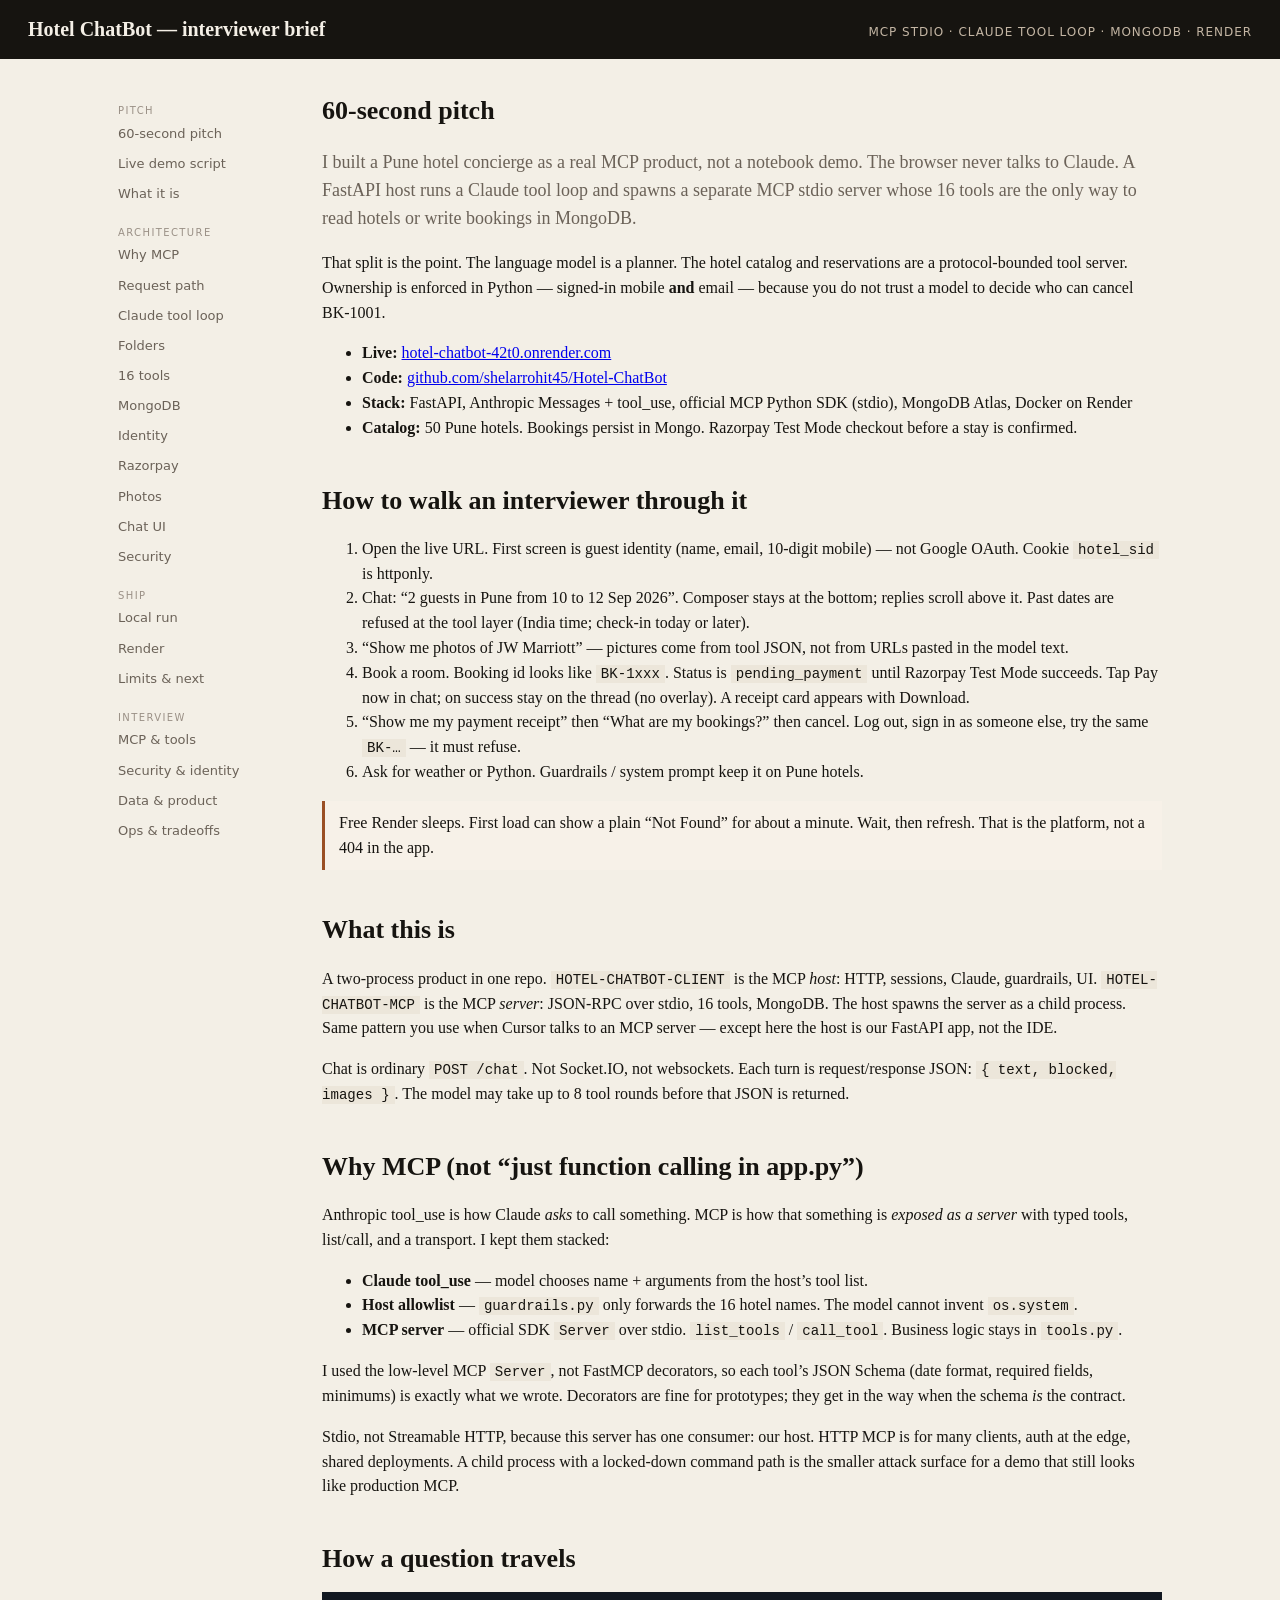
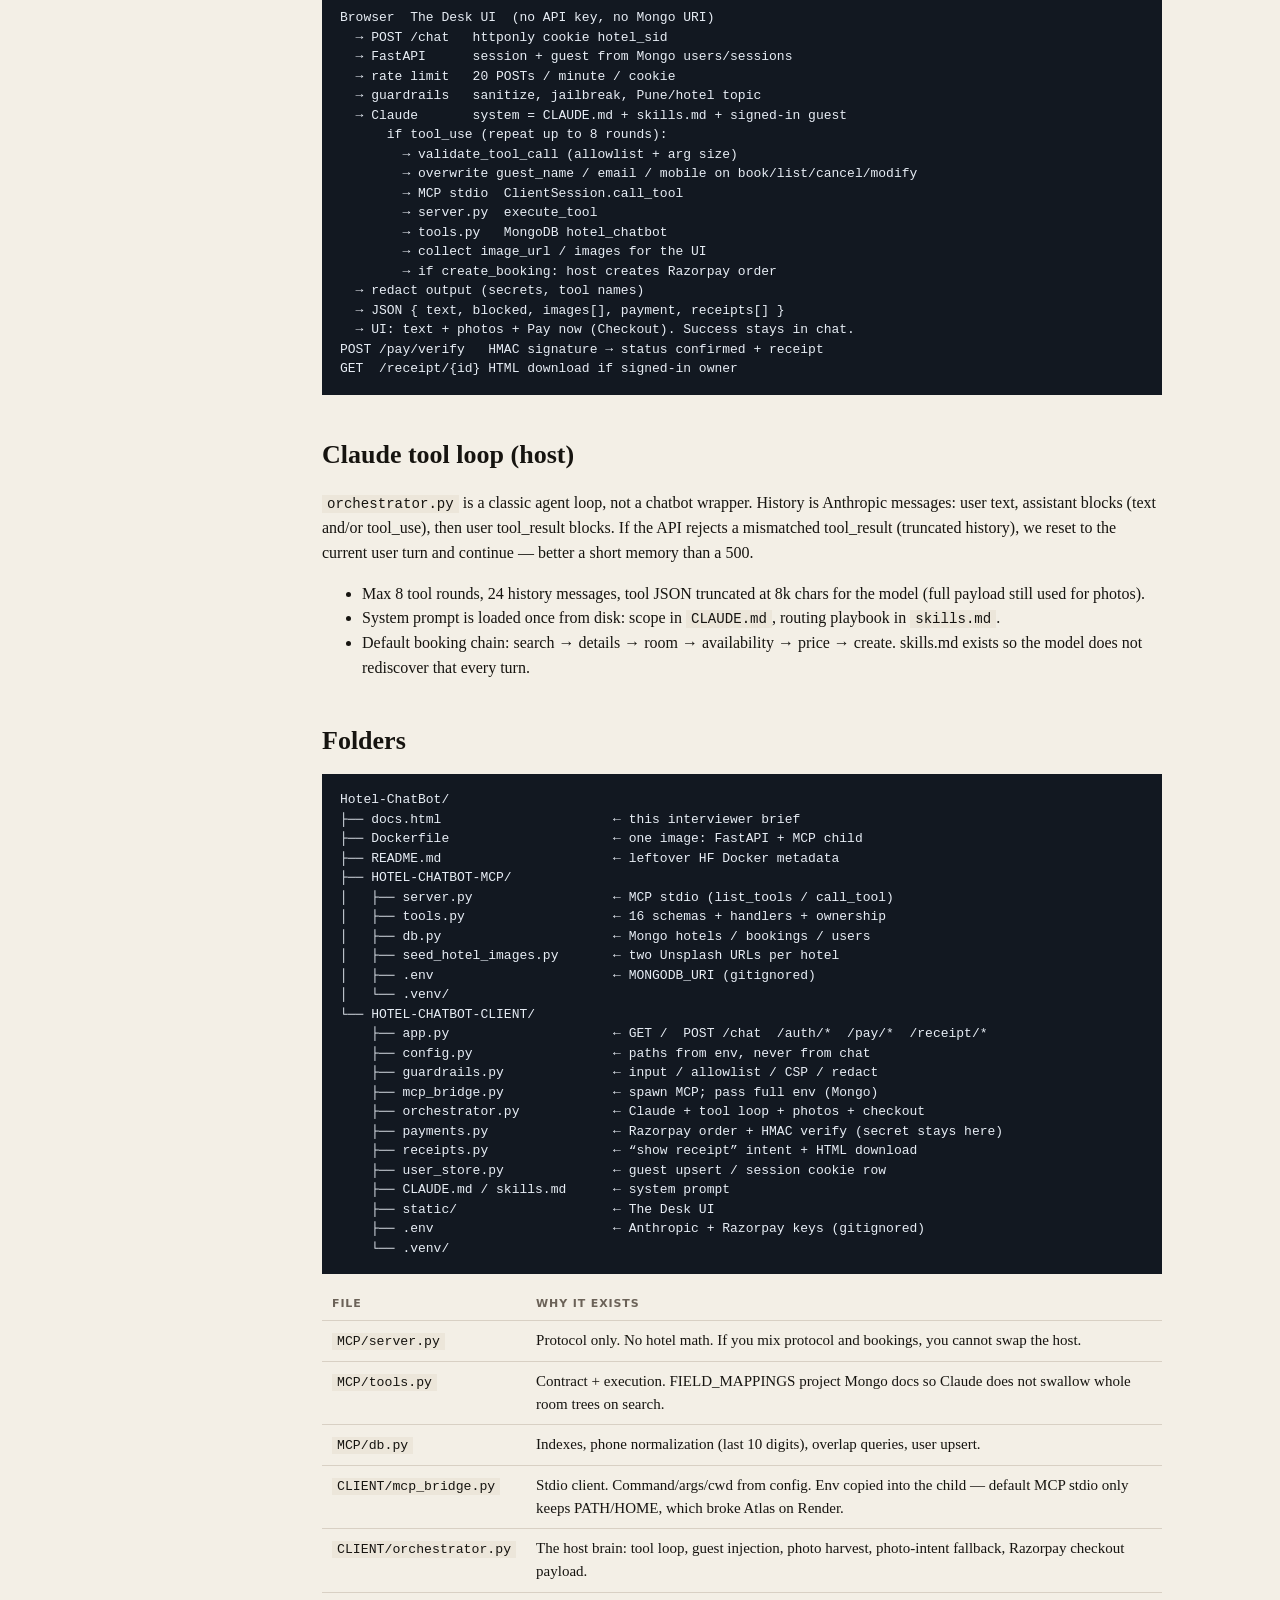
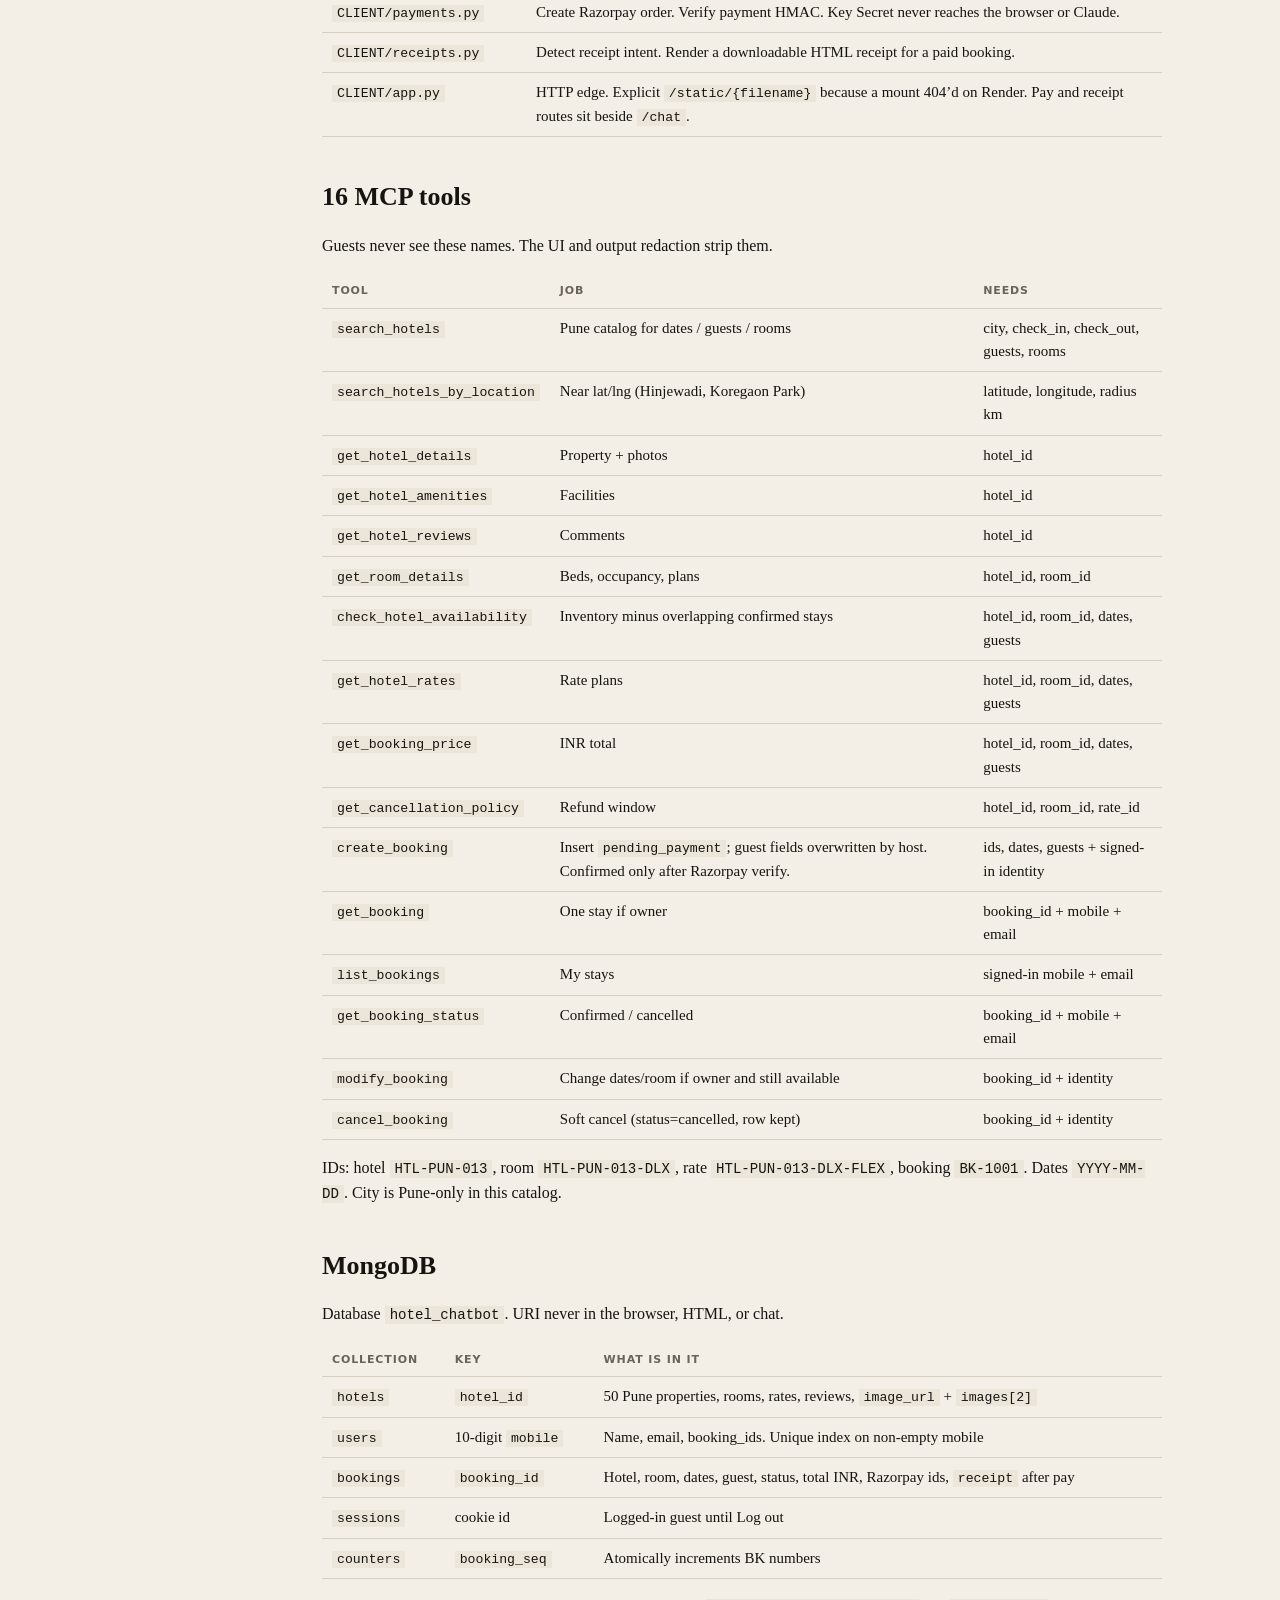
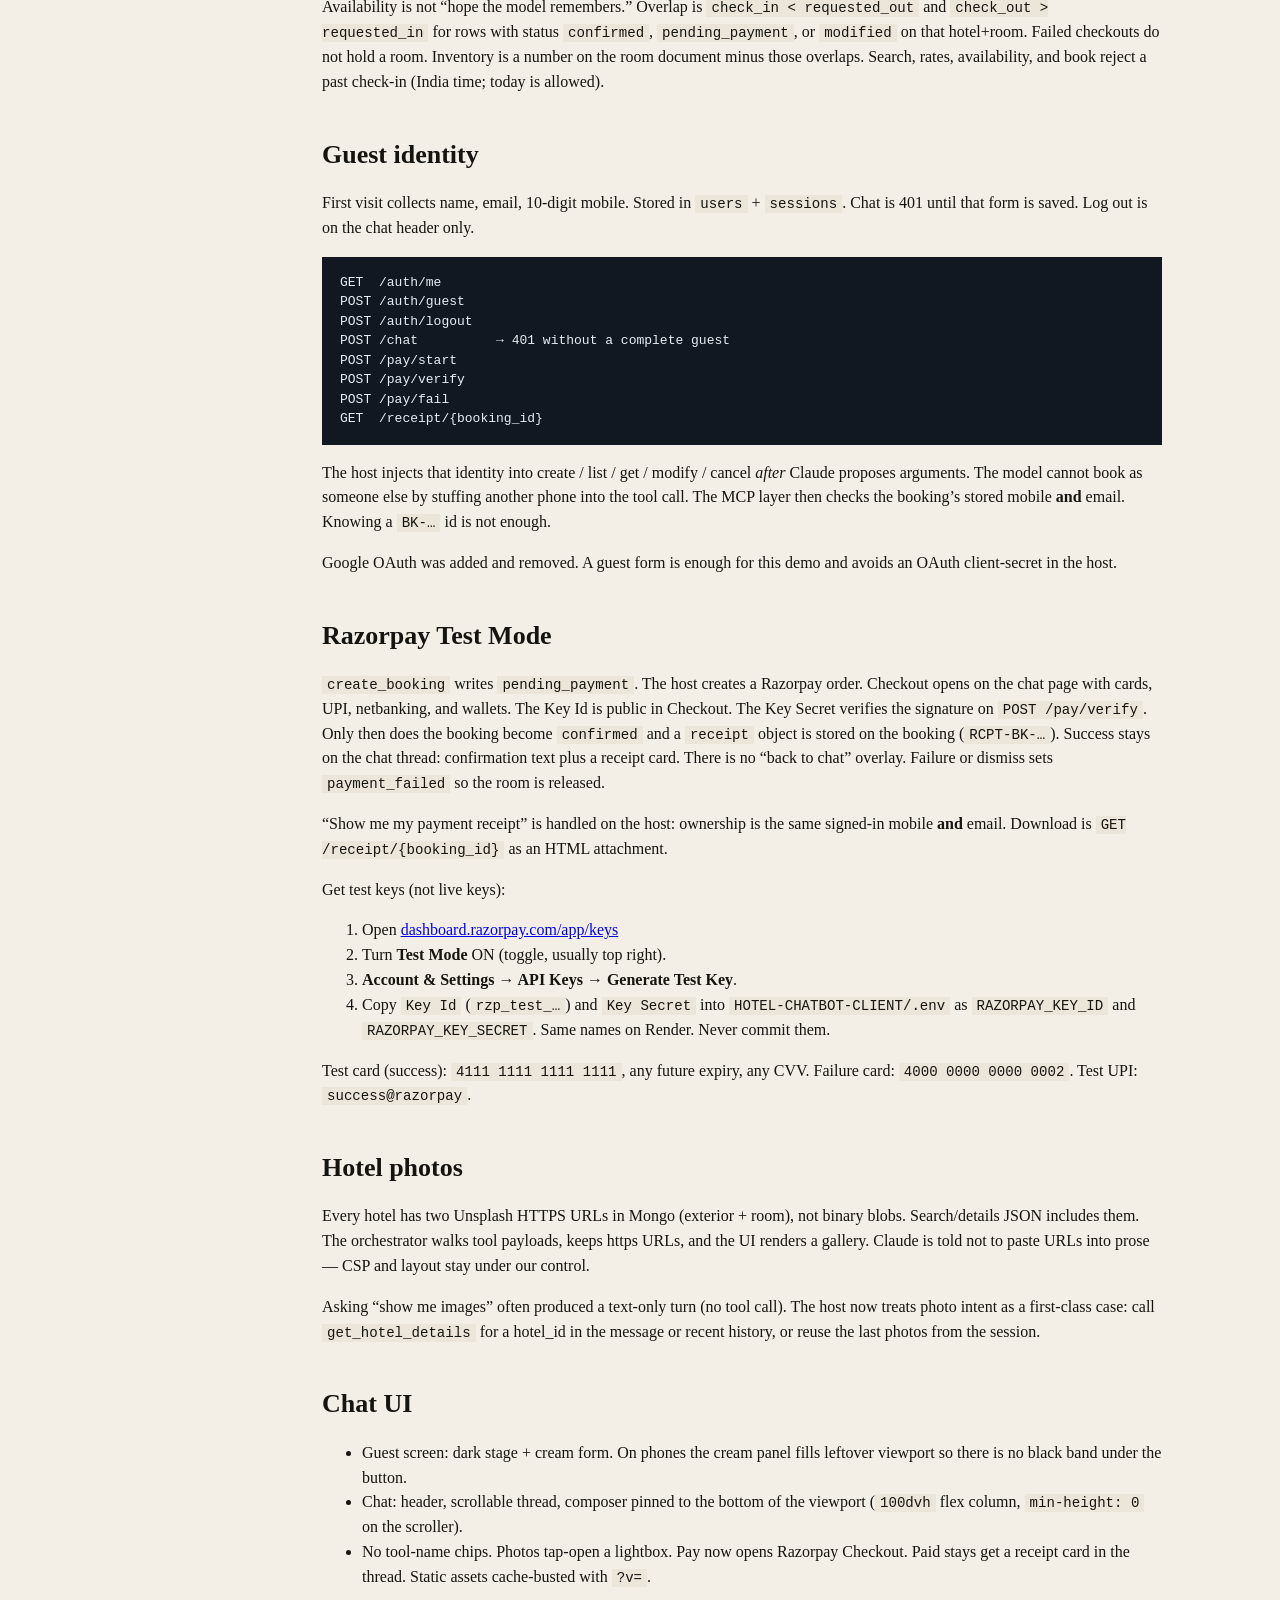
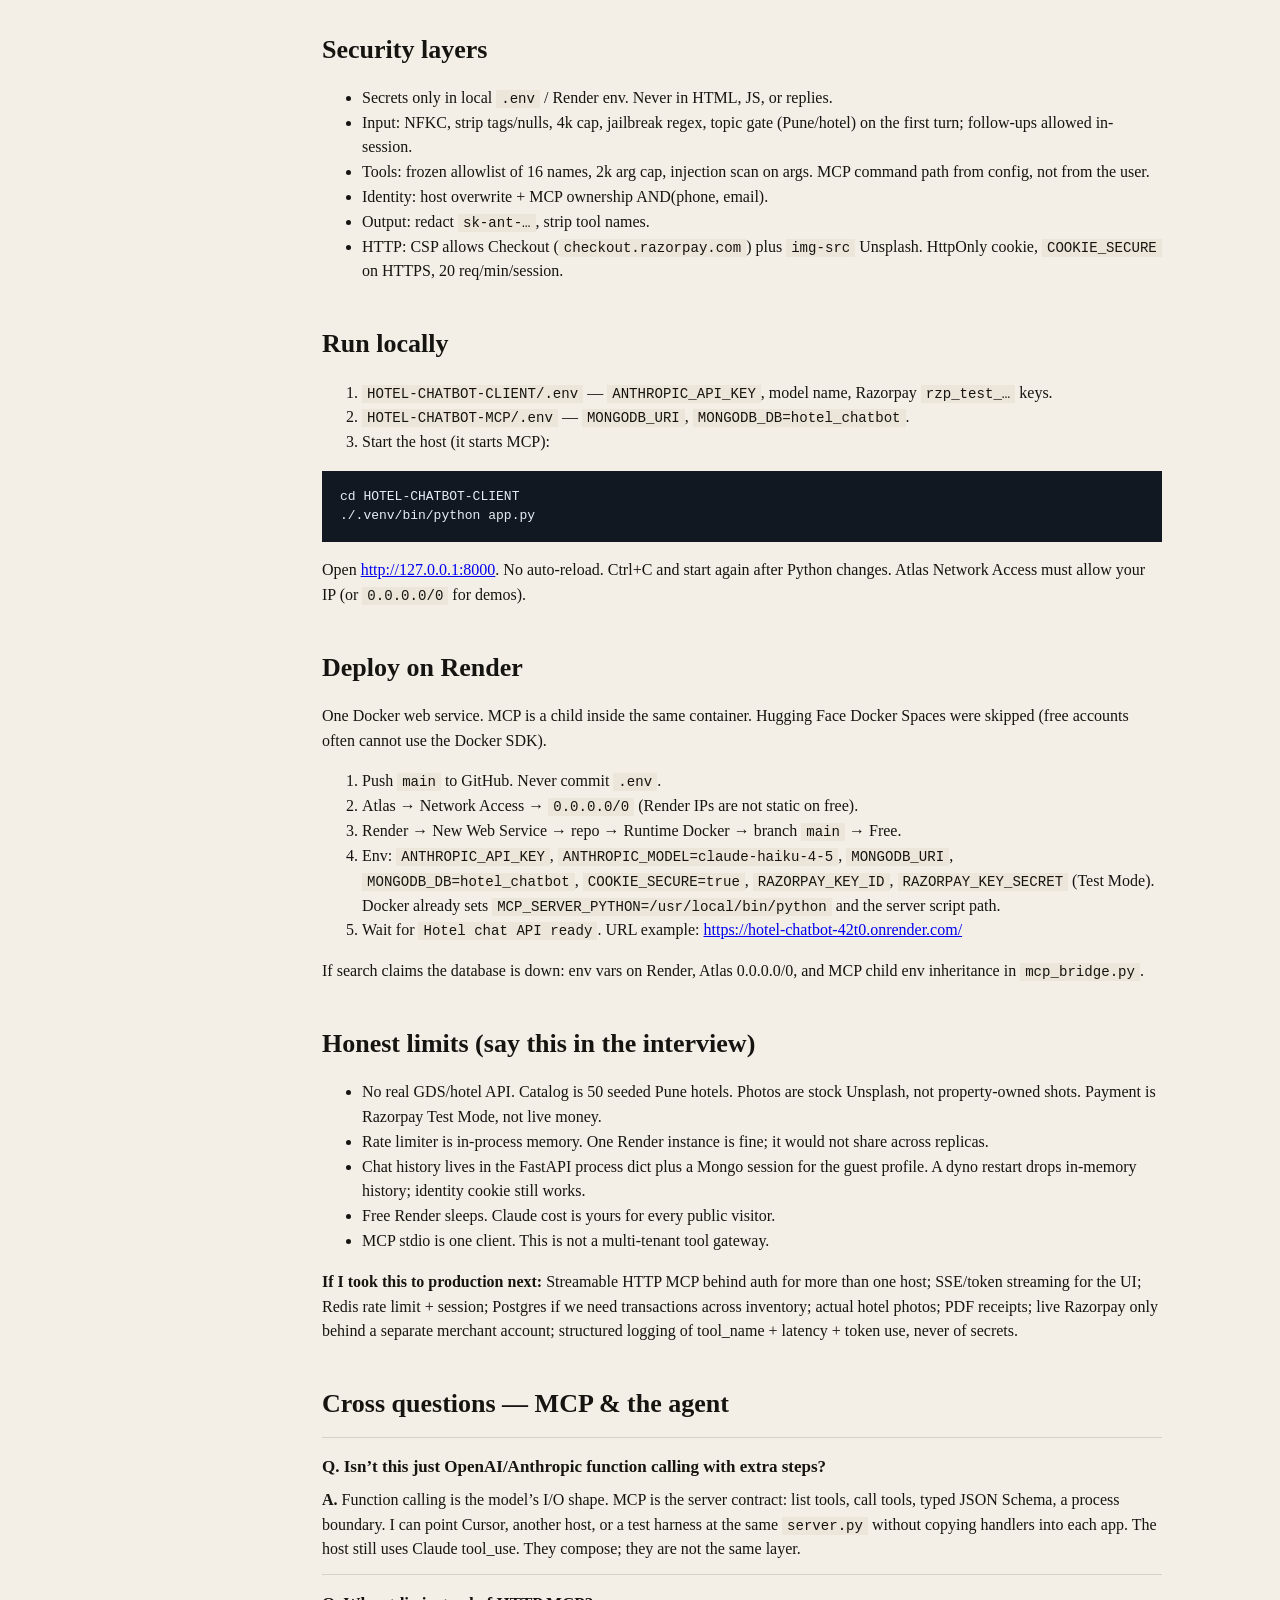
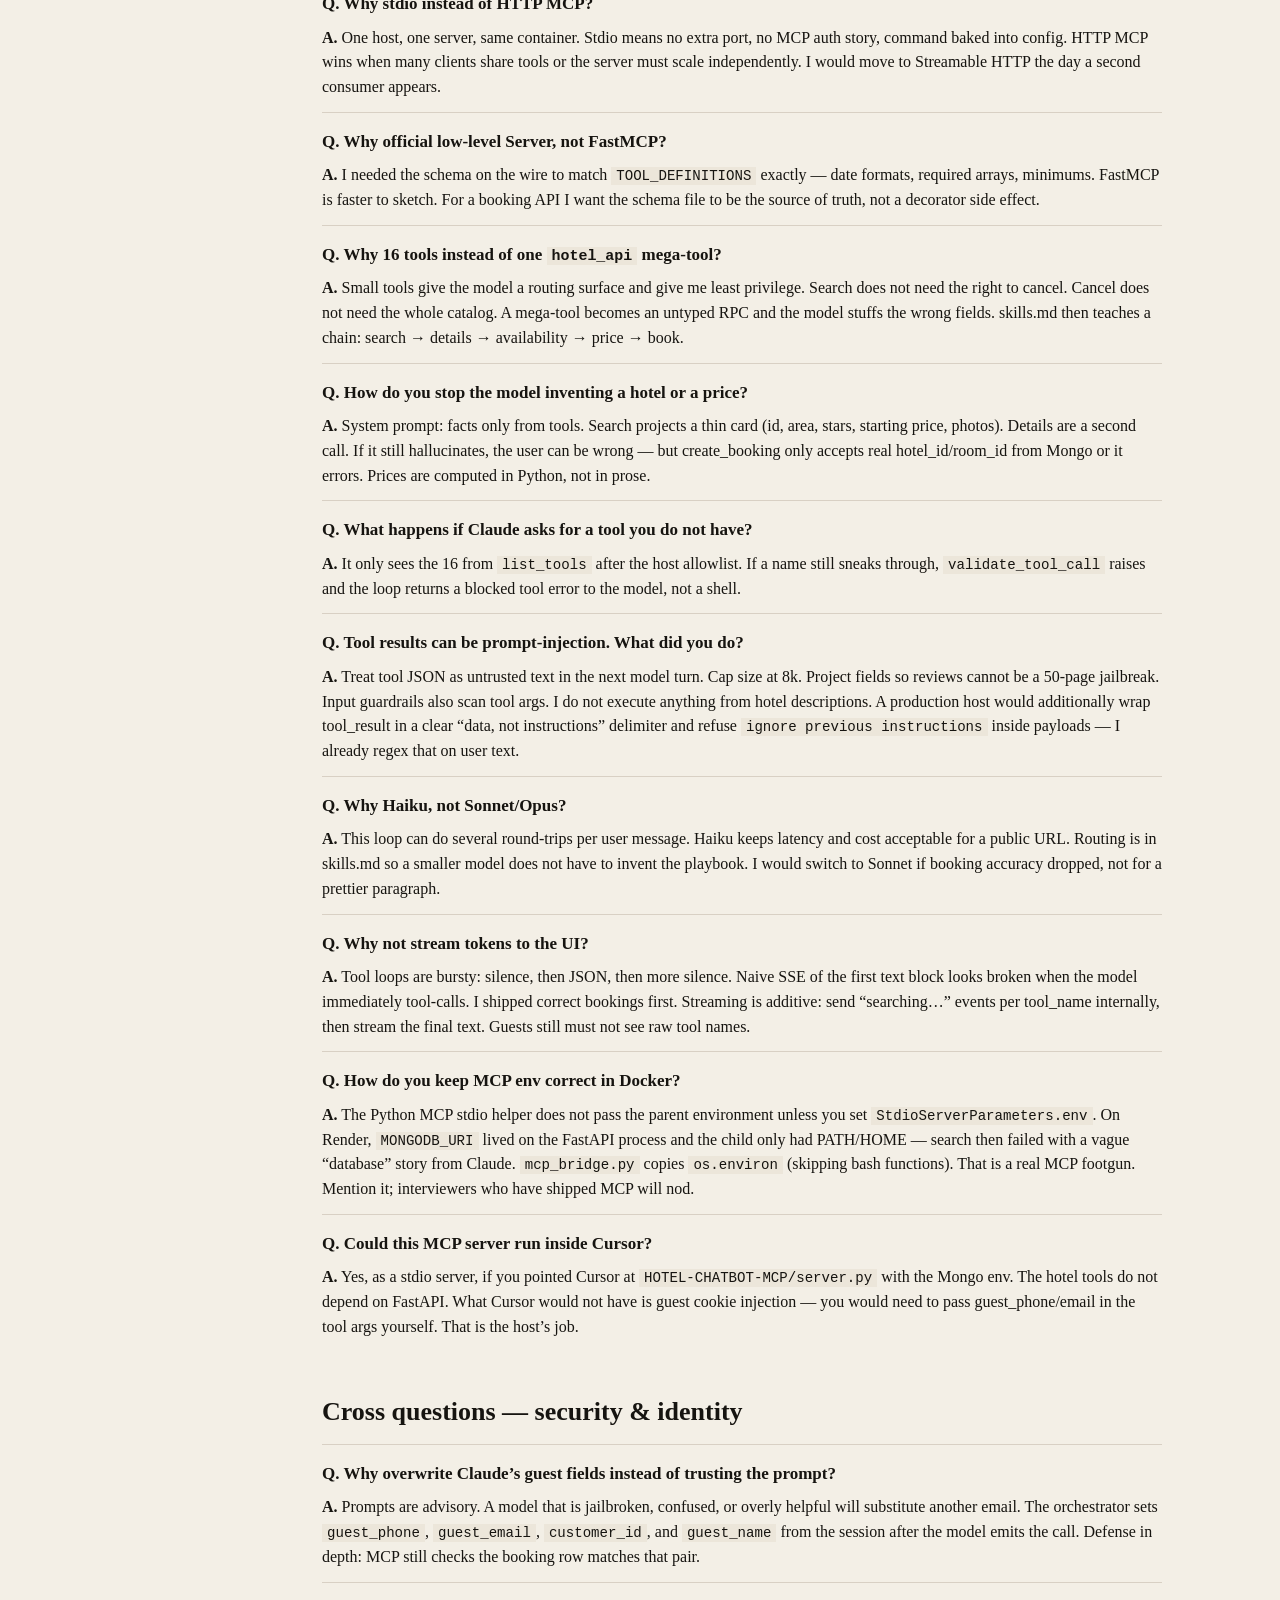
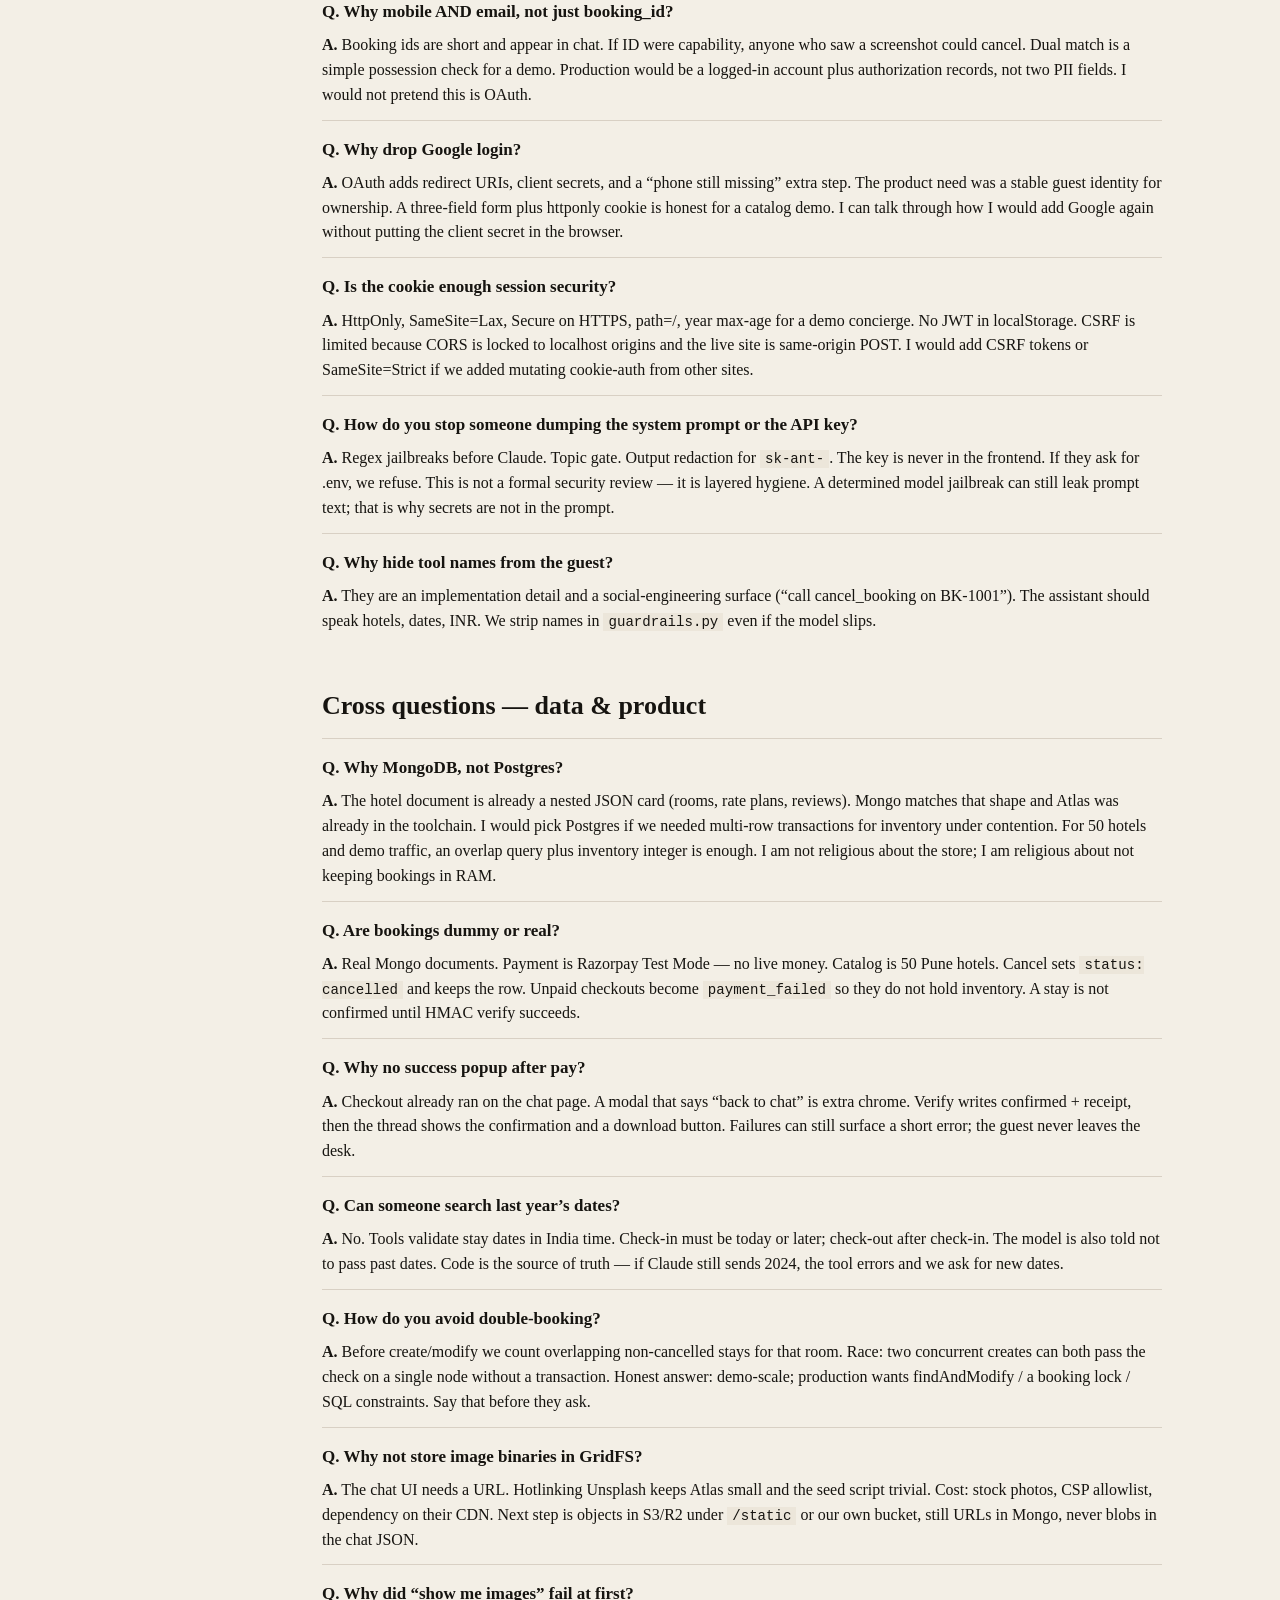
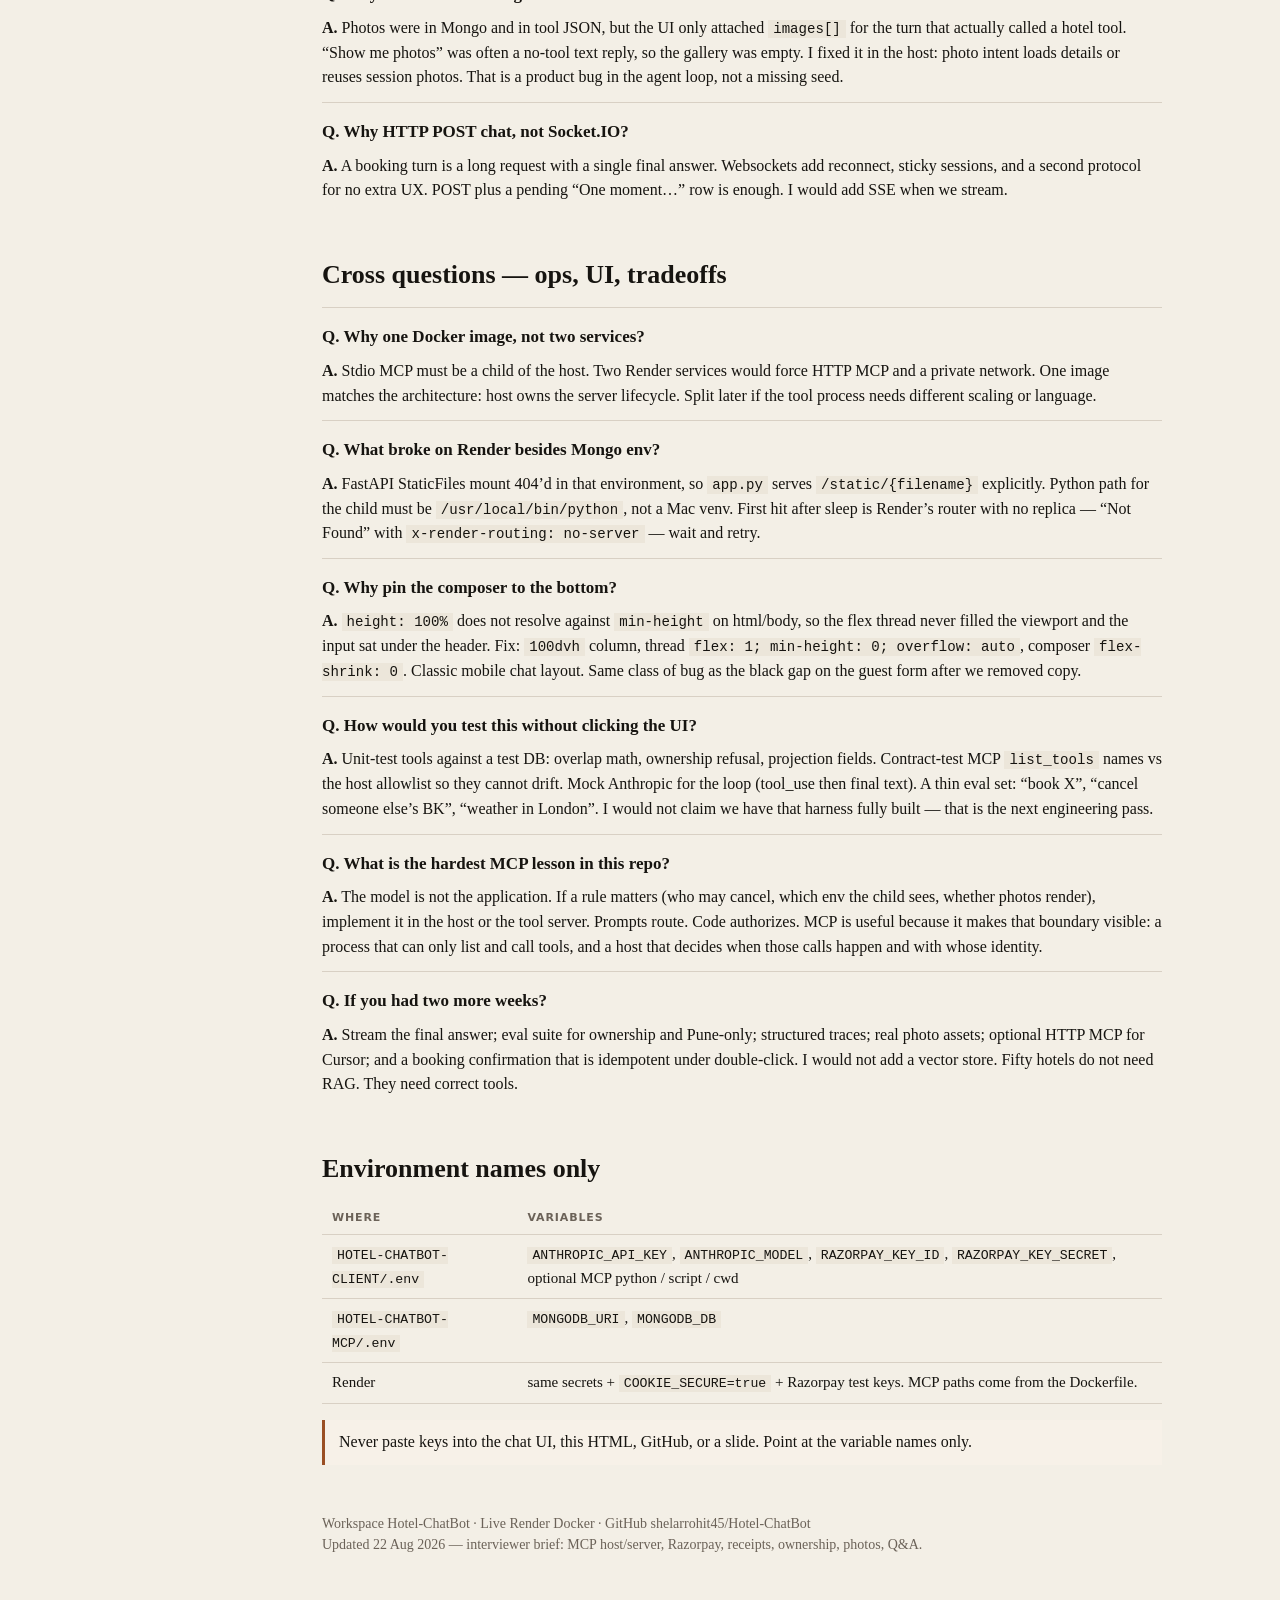
==== commit db954887: "Add Razorpay checkout and payment receipts, and reject past stay dates. Bookings stay pending until " ====
--- a/docs.html
+++ b/docs.html
@@ -122,6 +122,7 @@
       <a href="#tools">16 tools</a>
       <a href="#mongo">MongoDB</a>
       <a href="#guest">Identity</a>
+      <a href="#pay">Razorpay</a>
       <a href="#photos">Photos</a>
       <a href="#ui">Chat UI</a>
       <a href="#security">Security</a>
@@ -153,16 +154,16 @@
         <li><strong>Live:</strong> <a href="https://hotel-chatbot-42t0.onrender.com/">hotel-chatbot-42t0.onrender.com</a></li>
         <li><strong>Code:</strong> <a href="https://github.com/shelarrohit45/Hotel-ChatBot">github.com/shelarrohit45/Hotel-ChatBot</a></li>
         <li><strong>Stack:</strong> FastAPI, Anthropic Messages + tool_use, official MCP Python SDK (stdio), MongoDB Atlas, Docker on Render</li>
-        <li><strong>Catalog:</strong> 50 Pune hotels. Dummy bookings persist. No payment gateway.</li>
+        <li><strong>Catalog:</strong> 50 Pune hotels. Bookings persist in Mongo. Razorpay Test Mode checkout before a stay is confirmed.</li>
       </ul>
 
       <h2 id="demo">How to walk an interviewer through it</h2>
       <ol>
         <li>Open the live URL. First screen is guest identity (name, email, 10-digit mobile) — not Google OAuth. Cookie <code>hotel_sid</code> is httponly.</li>
-        <li>Chat: “2 guests in Pune from 10 to 12 Sep 2026”. Composer stays at the bottom; replies scroll above it.</li>
+        <li>Chat: “2 guests in Pune from 10 to 12 Sep 2026”. Composer stays at the bottom; replies scroll above it. Past dates are refused at the tool layer (India time; check-in today or later).</li>
         <li>“Show me photos of JW Marriott” — pictures come from tool JSON, not from URLs pasted in the model text.</li>
-        <li>Book a room. Booking id looks like <code>BK-1xxx</code>. It is a Mongo document, not chat memory.</li>
-        <li>“What are my bookings?” then cancel. Log out, sign in as someone else, try the same <code>BK-…</code> — it must refuse.</li>
+        <li>Book a room. Booking id looks like <code>BK-1xxx</code>. Status is <code>pending_payment</code> until Razorpay Test Mode succeeds. Tap Pay now in chat; on success stay on the thread (no overlay). A receipt card appears with Download.</li>
+        <li>“Show me my payment receipt” then “What are my bookings?” then cancel. Log out, sign in as someone else, try the same <code>BK-…</code> — it must refuse.</li>
         <li>Ask for weather or Python. Guardrails / system prompt keep it on Pune hotels.</li>
       </ol>
       <div class="callout">
@@ -222,9 +223,12 @@
         → server.py  execute_tool
         → tools.py   MongoDB hotel_chatbot
         → collect image_url / images for the UI
+        → if create_booking: host creates Razorpay order
   → redact output (secrets, tool names)
-  → JSON { text, blocked, images[] }
-  → UI renders text + photo gallery</pre>
+  → JSON { text, blocked, images[], payment, receipts[] }
+  → UI: text + photos + Pay now (Checkout). Success stays in chat.
+POST /pay/verify   HMAC signature → status confirmed + receipt
+GET  /receipt/{id} HTML download if signed-in owner</pre>
 
       <h2 id="loop">Claude tool loop (host)</h2>
       <p>
@@ -253,15 +257,17 @@
 │   ├── .env                       ← MONGODB_URI (gitignored)
 │   └── .venv/
 └── HOTEL-CHATBOT-CLIENT/
-    ├── app.py                     ← GET /  POST /chat  /auth/*
+    ├── app.py                     ← GET /  POST /chat  /auth/*  /pay/*  /receipt/*
     ├── config.py                  ← paths from env, never from chat
     ├── guardrails.py              ← input / allowlist / CSP / redact
     ├── mcp_bridge.py              ← spawn MCP; pass full env (Mongo)
-    ├── orchestrator.py            ← Claude + tool loop + photos
+    ├── orchestrator.py            ← Claude + tool loop + photos + checkout
+    ├── payments.py                ← Razorpay order + HMAC verify (secret stays here)
+    ├── receipts.py                ← “show receipt” intent + HTML download
     ├── user_store.py              ← guest upsert / session cookie row
     ├── CLAUDE.md / skills.md      ← system prompt
     ├── static/                    ← The Desk UI
-    ├── .env                       ← ANTHROPIC_API_KEY (gitignored)
+    ├── .env                       ← Anthropic + Razorpay keys (gitignored)
     └── .venv/</pre>
       <table>
         <thead><tr><th>File</th><th>Why it exists</th></tr></thead>
@@ -270,8 +276,10 @@
           <tr><td><span class="file">MCP/tools.py</span></td><td>Contract + execution. FIELD_MAPPINGS project Mongo docs so Claude does not swallow whole room trees on search.</td></tr>
           <tr><td><span class="file">MCP/db.py</span></td><td>Indexes, phone normalization (last 10 digits), overlap queries, user upsert.</td></tr>
           <tr><td><span class="file">CLIENT/mcp_bridge.py</span></td><td>Stdio client. Command/args/cwd from config. Env copied into the child — default MCP stdio only keeps PATH/HOME, which broke Atlas on Render.</td></tr>
-          <tr><td><span class="file">CLIENT/orchestrator.py</span></td><td>The host brain: tool loop, guest injection, photo harvest, photo-intent fallback.</td></tr>
-          <tr><td><span class="file">CLIENT/app.py</span></td><td>HTTP edge. Explicit <code>/static/{filename}</code> because a mount 404’d on Render.</td></tr>
+          <tr><td><span class="file">CLIENT/orchestrator.py</span></td><td>The host brain: tool loop, guest injection, photo harvest, photo-intent fallback, Razorpay checkout payload.</td></tr>
+          <tr><td><span class="file">CLIENT/payments.py</span></td><td>Create Razorpay order. Verify payment HMAC. Key Secret never reaches the browser or Claude.</td></tr>
+          <tr><td><span class="file">CLIENT/receipts.py</span></td><td>Detect receipt intent. Render a downloadable HTML receipt for a paid booking.</td></tr>
+          <tr><td><span class="file">CLIENT/app.py</span></td><td>HTTP edge. Explicit <code>/static/{filename}</code> because a mount 404’d on Render. Pay and receipt routes sit beside <code>/chat</code>.</td></tr>
         </tbody>
       </table>
 
@@ -290,7 +298,7 @@
           <tr><td><code>get_hotel_rates</code></td><td>Rate plans</td><td>hotel_id, room_id, dates, guests</td></tr>
           <tr><td><code>get_booking_price</code></td><td>INR total</td><td>hotel_id, room_id, dates, guests</td></tr>
           <tr><td><code>get_cancellation_policy</code></td><td>Refund window</td><td>hotel_id, room_id, rate_id</td></tr>
-          <tr><td><code>create_booking</code></td><td>Insert booking; guest fields overwritten by host</td><td>ids, dates, guests + signed-in identity</td></tr>
+          <tr><td><code>create_booking</code></td><td>Insert <code>pending_payment</code>; guest fields overwritten by host. Confirmed only after Razorpay verify.</td><td>ids, dates, guests + signed-in identity</td></tr>
           <tr><td><code>get_booking</code></td><td>One stay if owner</td><td>booking_id + mobile + email</td></tr>
           <tr><td><code>list_bookings</code></td><td>My stays</td><td>signed-in mobile + email</td></tr>
           <tr><td><code>get_booking_status</code></td><td>Confirmed / cancelled</td><td>booking_id + mobile + email</td></tr>
@@ -307,7 +315,7 @@
         <tbody>
           <tr><td><code>hotels</code></td><td><code>hotel_id</code></td><td>50 Pune properties, rooms, rates, reviews, <code>image_url</code> + <code>images[2]</code></td></tr>
           <tr><td><code>users</code></td><td>10-digit <code>mobile</code></td><td>Name, email, booking_ids. Unique index on non-empty mobile</td></tr>
-          <tr><td><code>bookings</code></td><td><code>booking_id</code></td><td>Hotel, room, dates, guest, status, total INR</td></tr>
+          <tr><td><code>bookings</code></td><td><code>booking_id</code></td><td>Hotel, room, dates, guest, status, total INR, Razorpay ids, <code>receipt</code> after pay</td></tr>
           <tr><td><code>sessions</code></td><td>cookie id</td><td>Logged-in guest until Log out</td></tr>
           <tr><td><code>counters</code></td><td><code>booking_seq</code></td><td>Atomically increments BK numbers</td></tr>
         </tbody>
@@ -315,8 +323,11 @@
       <p>
         Availability is not “hope the model remembers.” Overlap is
         <code>check_in &lt; requested_out</code> and <code>check_out &gt; requested_in</code>
-        for non-cancelled rows on that hotel+room. Inventory is a number on the
-        room document minus those overlaps.
+        for rows with status <code>confirmed</code>, <code>pending_payment</code>, or
+        <code>modified</code> on that hotel+room. Failed checkouts do not hold a room.
+        Inventory is a number on the room document minus those overlaps.
+        Search, rates, availability, and book reject a past check-in (India time;
+        today is allowed).
       </p>
 
       <h2 id="guest">Guest identity</h2>
@@ -328,7 +339,11 @@
       <pre>GET  /auth/me
 POST /auth/guest
 POST /auth/logout
-POST /chat          → 401 without a complete guest</pre>
+POST /chat          → 401 without a complete guest
+POST /pay/start
+POST /pay/verify
+POST /pay/fail
+GET  /receipt/{booking_id}</pre>
       <p>
         The host injects that identity into create / list / get / modify / cancel
         <em>after</em> Claude proposes arguments. The model cannot book as someone
@@ -338,6 +353,31 @@
       </p>
       <p>Google OAuth was added and removed. A guest form is enough for this demo and avoids an OAuth client-secret in the host.</p>
 
+      <h2 id="pay">Razorpay Test Mode</h2>
+      <p>
+        <code>create_booking</code> writes <code>pending_payment</code>. The host creates a
+        Razorpay order. Checkout opens on the chat page with cards, UPI, netbanking,
+        and wallets. The Key Id is public in Checkout. The Key Secret verifies the
+        signature on <code>POST /pay/verify</code>. Only then does the booking become
+        <code>confirmed</code> and a <code>receipt</code> object is stored on the booking
+        (<code>RCPT-BK-…</code>). Success stays on the chat thread: confirmation text plus
+        a receipt card. There is no “back to chat” overlay. Failure or dismiss sets
+        <code>payment_failed</code> so the room is released.
+      </p>
+      <p>
+        “Show me my payment receipt” is handled on the host: ownership is the same
+        signed-in mobile <strong>and</strong> email. Download is
+        <code>GET /receipt/{booking_id}</code> as an HTML attachment.
+      </p>
+      <p>Get test keys (not live keys):</p>
+      <ol>
+        <li>Open <a href="https://dashboard.razorpay.com/app/keys">dashboard.razorpay.com/app/keys</a></li>
+        <li>Turn <strong>Test Mode</strong> ON (toggle, usually top right).</li>
+        <li><strong>Account &amp; Settings → API Keys → Generate Test Key</strong>.</li>
+        <li>Copy <code>Key Id</code> (<code>rzp_test_…</code>) and <code>Key Secret</code> into <span class="file">HOTEL-CHATBOT-CLIENT/.env</span> as <code>RAZORPAY_KEY_ID</code> and <code>RAZORPAY_KEY_SECRET</code>. Same names on Render. Never commit them.</li>
+      </ol>
+      <p>Test card (success): <code>4111 1111 1111 1111</code>, any future expiry, any CVV. Failure card: <code>4000 0000 0000 0002</code>. Test UPI: <code>success@razorpay</code>.</p>
+
       <h2 id="photos">Hotel photos</h2>
       <p>
         Every hotel has two Unsplash HTTPS URLs in Mongo (exterior + room), not
@@ -356,7 +396,7 @@
       <ul>
         <li>Guest screen: dark stage + cream form. On phones the cream panel fills leftover viewport so there is no black band under the button.</li>
         <li>Chat: header, scrollable thread, composer pinned to the bottom of the viewport (<code>100dvh</code> flex column, <code>min-height: 0</code> on the scroller).</li>
-        <li>No tool-name chips. Photos tap-open a lightbox. Static assets cache-busted with <code>?v=</code>.</li>
+        <li>No tool-name chips. Photos tap-open a lightbox. Pay now opens Razorpay Checkout. Paid stays get a receipt card in the thread. Static assets cache-busted with <code>?v=</code>.</li>
       </ul>
 
       <h2 id="security">Security layers</h2>
@@ -366,12 +406,12 @@
         <li>Tools: frozen allowlist of 16 names, 2k arg cap, injection scan on args. MCP command path from config, not from the user.</li>
         <li>Identity: host overwrite + MCP ownership AND(phone, email).</li>
         <li>Output: redact <code>sk-ant-…</code>, strip tool names.</li>
-        <li>HTTP: CSP <code>script-src 'self'</code>, <code>connect-src 'self'</code>, <code>img-src 'self' data: images.unsplash.com</code>, httponly cookie, <code>COOKIE_SECURE</code> on HTTPS, 20 req/min/session.</li>
+        <li>HTTP: CSP allows Checkout (<code>checkout.razorpay.com</code>) plus <code>img-src</code> Unsplash. HttpOnly cookie, <code>COOKIE_SECURE</code> on HTTPS, 20 req/min/session.</li>
       </ul>
 
       <h2 id="run">Run locally</h2>
       <ol>
-        <li><span class="file">HOTEL-CHATBOT-CLIENT/.env</span> — <code>ANTHROPIC_API_KEY</code>, model name.</li>
+        <li><span class="file">HOTEL-CHATBOT-CLIENT/.env</span> — <code>ANTHROPIC_API_KEY</code>, model name, Razorpay <code>rzp_test_…</code> keys.</li>
         <li><span class="file">HOTEL-CHATBOT-MCP/.env</span> — <code>MONGODB_URI</code>, <code>MONGODB_DB=hotel_chatbot</code>.</li>
         <li>Start the host (it starts MCP):</li>
       </ol>
@@ -385,20 +425,20 @@
         <li>Push <code>main</code> to GitHub. Never commit <span class="file">.env</span>.</li>
         <li>Atlas → Network Access → <code>0.0.0.0/0</code> (Render IPs are not static on free).</li>
         <li>Render → New Web Service → repo → Runtime Docker → branch <code>main</code> → Free.</li>
-        <li>Env: <code>ANTHROPIC_API_KEY</code>, <code>ANTHROPIC_MODEL=claude-haiku-4-5</code>, <code>MONGODB_URI</code>, <code>MONGODB_DB=hotel_chatbot</code>, <code>COOKIE_SECURE=true</code>. Docker already sets <code>MCP_SERVER_PYTHON=/usr/local/bin/python</code> and the server script path.</li>
+        <li>Env: <code>ANTHROPIC_API_KEY</code>, <code>ANTHROPIC_MODEL=claude-haiku-4-5</code>, <code>MONGODB_URI</code>, <code>MONGODB_DB=hotel_chatbot</code>, <code>COOKIE_SECURE=true</code>, <code>RAZORPAY_KEY_ID</code>, <code>RAZORPAY_KEY_SECRET</code> (Test Mode). Docker already sets <code>MCP_SERVER_PYTHON=/usr/local/bin/python</code> and the server script path.</li>
         <li>Wait for <code>Hotel chat API ready</code>. URL example: <a href="https://hotel-chatbot-42t0.onrender.com/">https://hotel-chatbot-42t0.onrender.com/</a></li>
       </ol>
       <p>If search claims the database is down: env vars on Render, Atlas 0.0.0.0/0, and MCP child env inheritance in <span class="file">mcp_bridge.py</span>.</p>
 
       <h2 id="limits">Honest limits (say this in the interview)</h2>
       <ul>
-        <li>No payment, no real GDS/hotel API. Catalog is 50 seeded Pune hotels. Photos are stock Unsplash, not property-owned shots.</li>
+        <li>No real GDS/hotel API. Catalog is 50 seeded Pune hotels. Photos are stock Unsplash, not property-owned shots. Payment is Razorpay Test Mode, not live money.</li>
         <li>Rate limiter is in-process memory. One Render instance is fine; it would not share across replicas.</li>
         <li>Chat history lives in the FastAPI process dict plus a Mongo session for the guest profile. A dyno restart drops in-memory history; identity cookie still works.</li>
         <li>Free Render sleeps. Claude cost is yours for every public visitor.</li>
         <li>MCP stdio is one client. This is not a multi-tenant tool gateway.</li>
       </ul>
-      <p><strong>If I took this to production next:</strong> Streamable HTTP MCP behind auth for more than one host; SSE/token streaming for the UI; Redis rate limit + session; Postgres if we need transactions across inventory; actual hotel photos and a payment intent before <code>create_booking</code>; structured logging of tool_name + latency + token use, never of secrets.</p>
+      <p><strong>If I took this to production next:</strong> Streamable HTTP MCP behind auth for more than one host; SSE/token streaming for the UI; Redis rate limit + session; Postgres if we need transactions across inventory; actual hotel photos; PDF receipts; live Razorpay only behind a separate merchant account; structured logging of tool_name + latency + token use, never of secrets.</p>
 
       <h2 id="qa-mcp">Cross questions — MCP &amp; the agent</h2>
 
@@ -480,7 +520,15 @@
       </div>
       <div class="qa">
         <p class="q">Q. Are bookings dummy or real?</p>
-        <p class="a"><strong>A.</strong> Real documents. Dummy in the product sense: no payment, catalog is synthetic-ish Pune data. Cancel sets <code>status: cancelled</code> and keeps the row so list/status still explain what happened. Hard delete would make support and audit worse.</p>
+        <p class="a"><strong>A.</strong> Real Mongo documents. Payment is Razorpay Test Mode — no live money. Catalog is 50 Pune hotels. Cancel sets <code>status: cancelled</code> and keeps the row. Unpaid checkouts become <code>payment_failed</code> so they do not hold inventory. A stay is not confirmed until HMAC verify succeeds.</p>
+      </div>
+      <div class="qa">
+        <p class="q">Q. Why no success popup after pay?</p>
+        <p class="a"><strong>A.</strong> Checkout already ran on the chat page. A modal that says “back to chat” is extra chrome. Verify writes confirmed + receipt, then the thread shows the confirmation and a download button. Failures can still surface a short error; the guest never leaves the desk.</p>
+      </div>
+      <div class="qa">
+        <p class="q">Q. Can someone search last year’s dates?</p>
+        <p class="a"><strong>A.</strong> No. Tools validate stay dates in India time. Check-in must be today or later; check-out after check-in. The model is also told not to pass past dates. Code is the source of truth — if Claude still sends 2024, the tool errors and we ask for new dates.</p>
       </div>
       <div class="qa">
         <p class="q">Q. How do you avoid double-booking?</p>
@@ -531,7 +579,7 @@
         <tbody>
           <tr>
             <td><span class="file">HOTEL-CHATBOT-CLIENT/.env</span></td>
-            <td><code>ANTHROPIC_API_KEY</code>, <code>ANTHROPIC_MODEL</code>, optional MCP python / script / cwd</td>
+            <td><code>ANTHROPIC_API_KEY</code>, <code>ANTHROPIC_MODEL</code>, <code>RAZORPAY_KEY_ID</code>, <code>RAZORPAY_KEY_SECRET</code>, optional MCP python / script / cwd</td>
           </tr>
           <tr>
             <td><span class="file">HOTEL-CHATBOT-MCP/.env</span></td>
@@ -539,7 +587,7 @@
           </tr>
           <tr>
             <td>Render</td>
-            <td>same secrets + <code>COOKIE_SECURE=true</code>. MCP paths come from the Dockerfile.</td>
+            <td>same secrets + <code>COOKIE_SECURE=true</code> + Razorpay test keys. MCP paths come from the Dockerfile.</td>
           </tr>
         </tbody>
       </table>
@@ -547,7 +595,7 @@
 
       <footer>
         Workspace Hotel-ChatBot · Live Render Docker · GitHub shelarrohit45/Hotel-ChatBot<br />
-        Updated 21 Aug 2026 — interviewer brief: MCP host/server, ownership, photos, Q&amp;A.
+        Updated 22 Aug 2026 — interviewer brief: MCP host/server, Razorpay, receipts, ownership, photos, Q&amp;A.
       </footer>
     </main>
   </div>
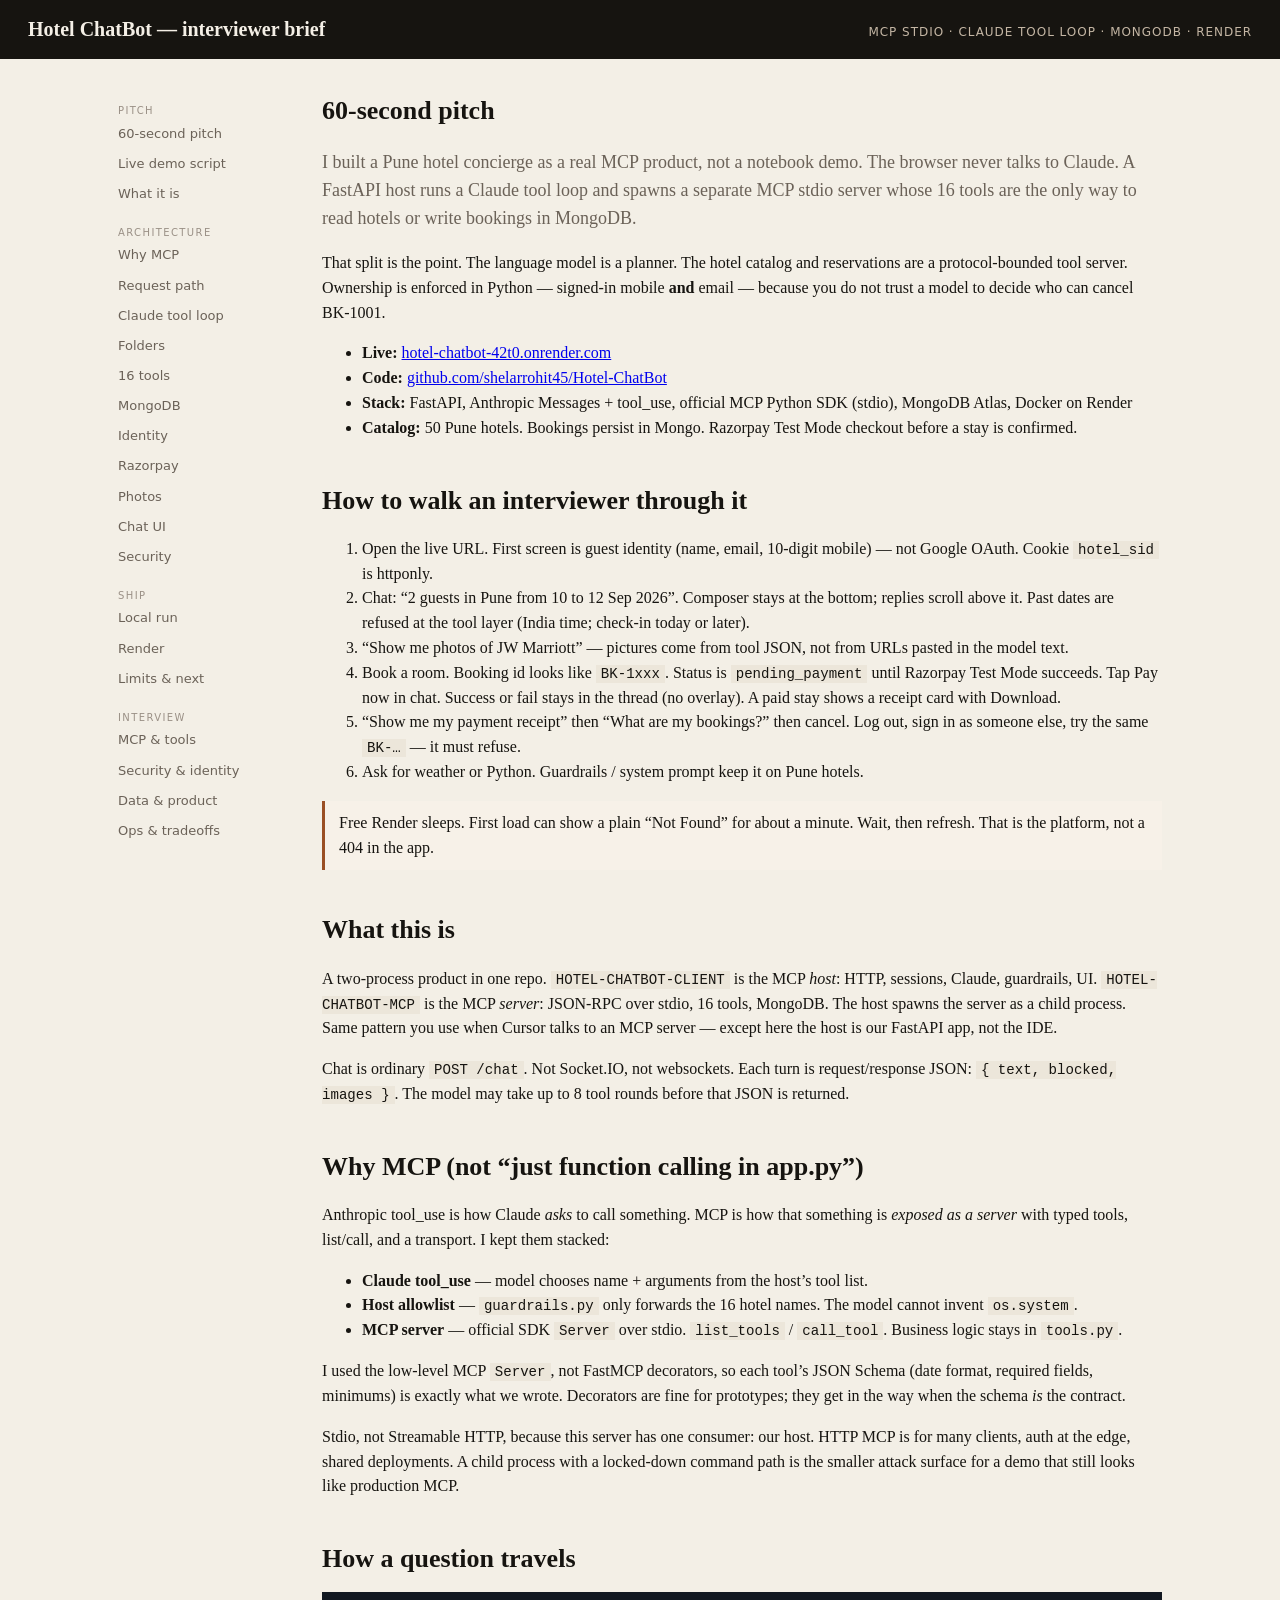
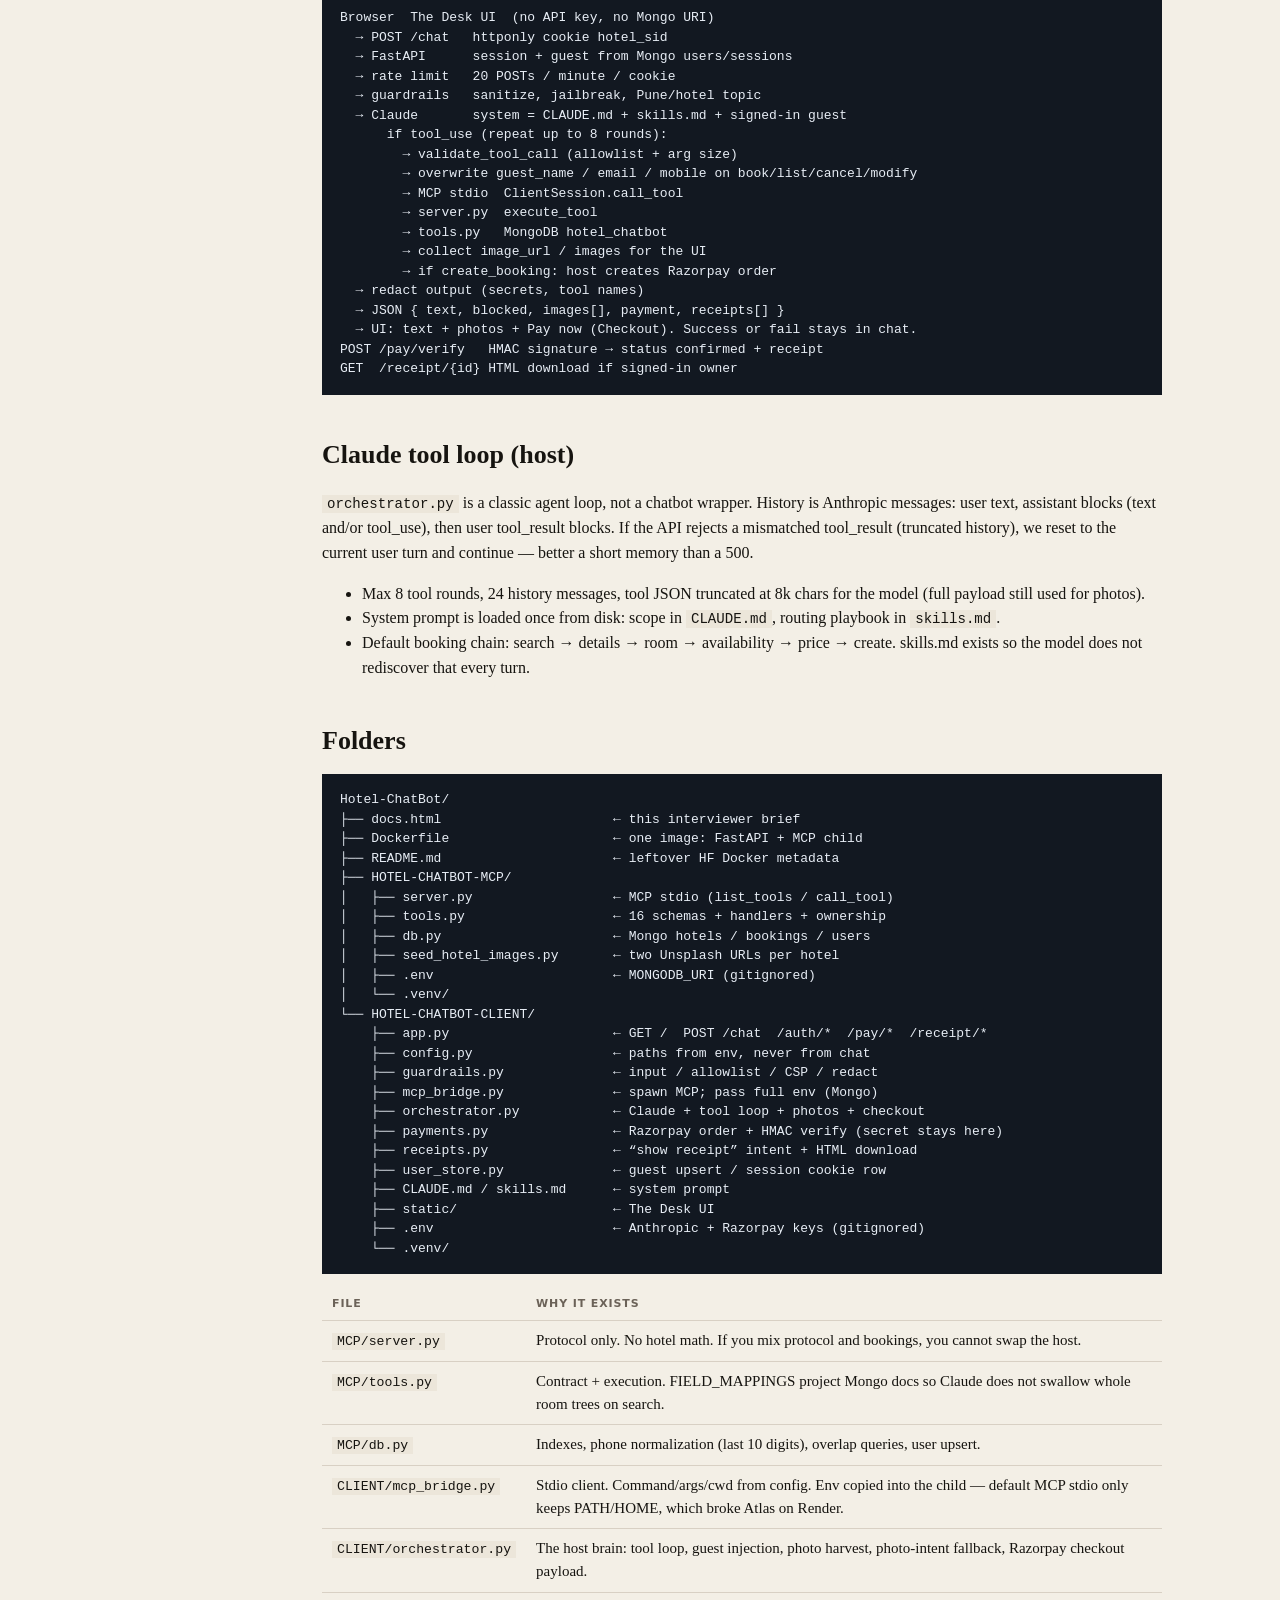
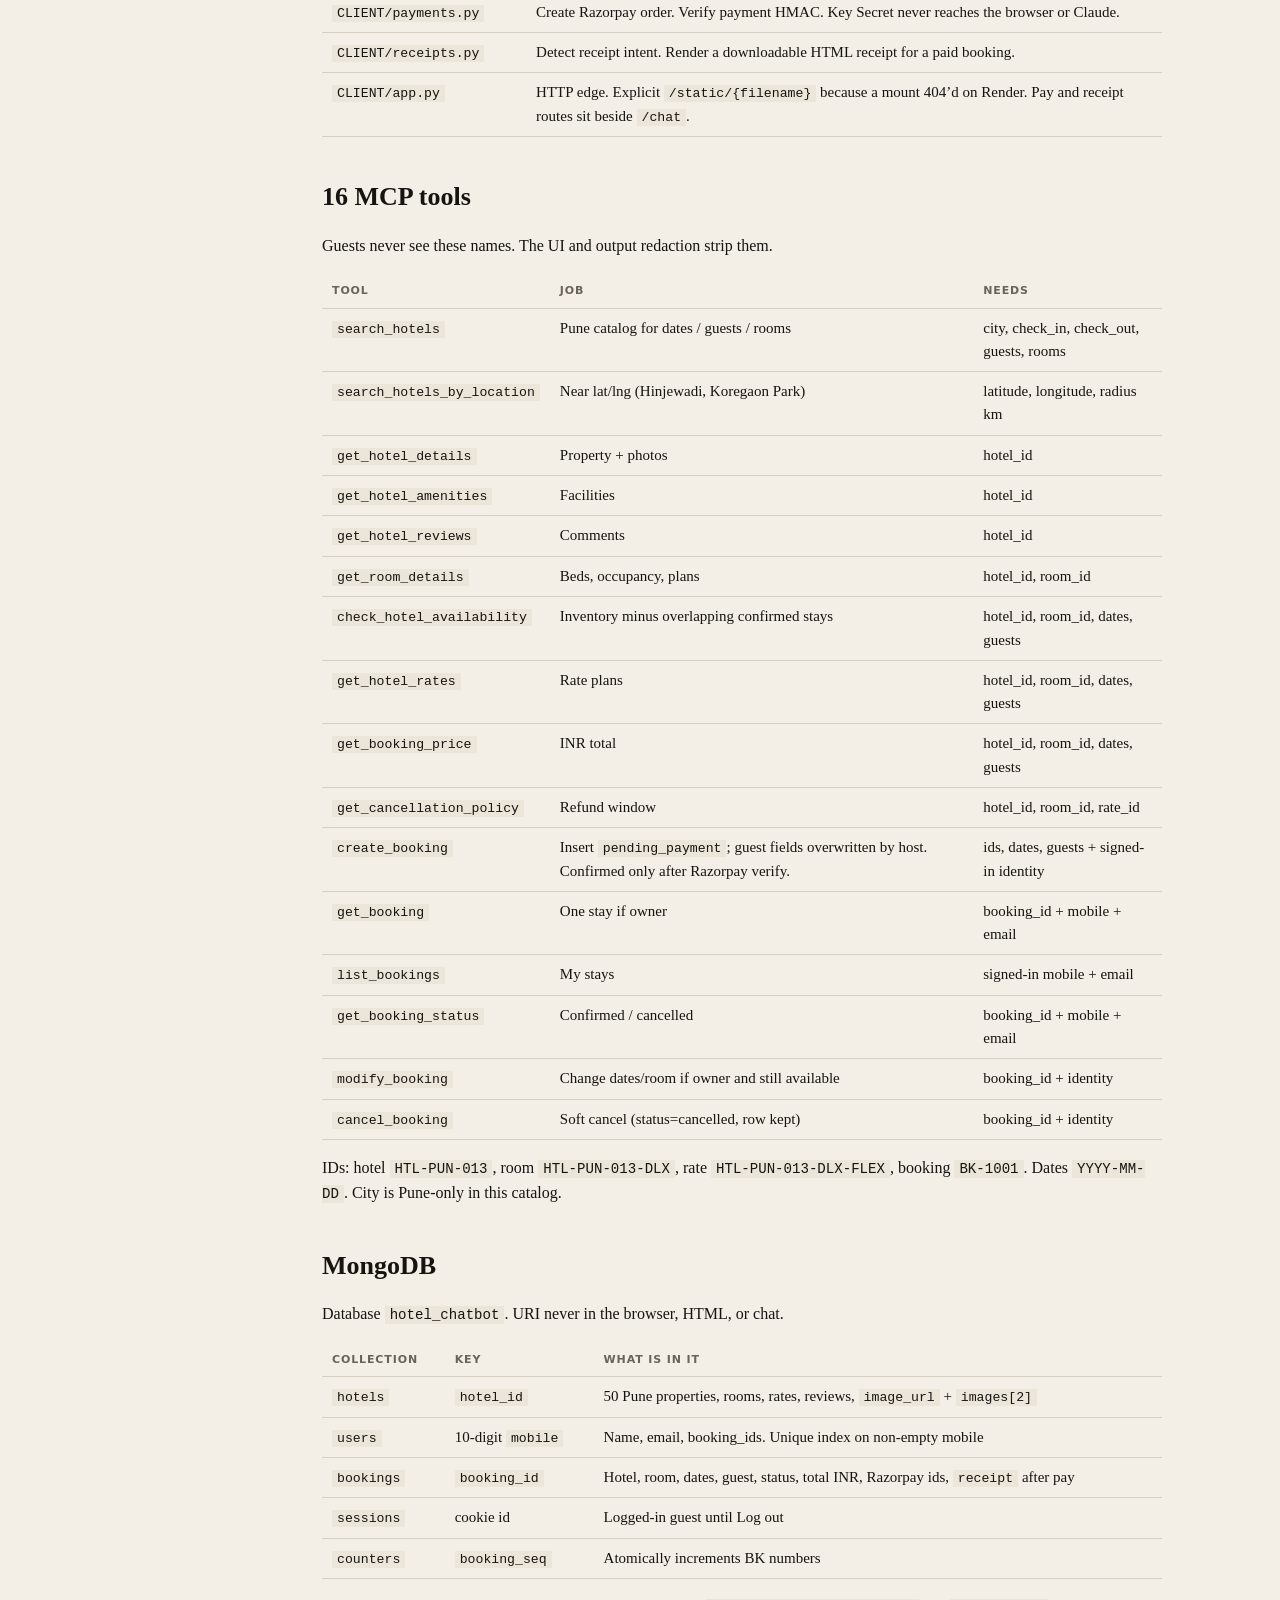
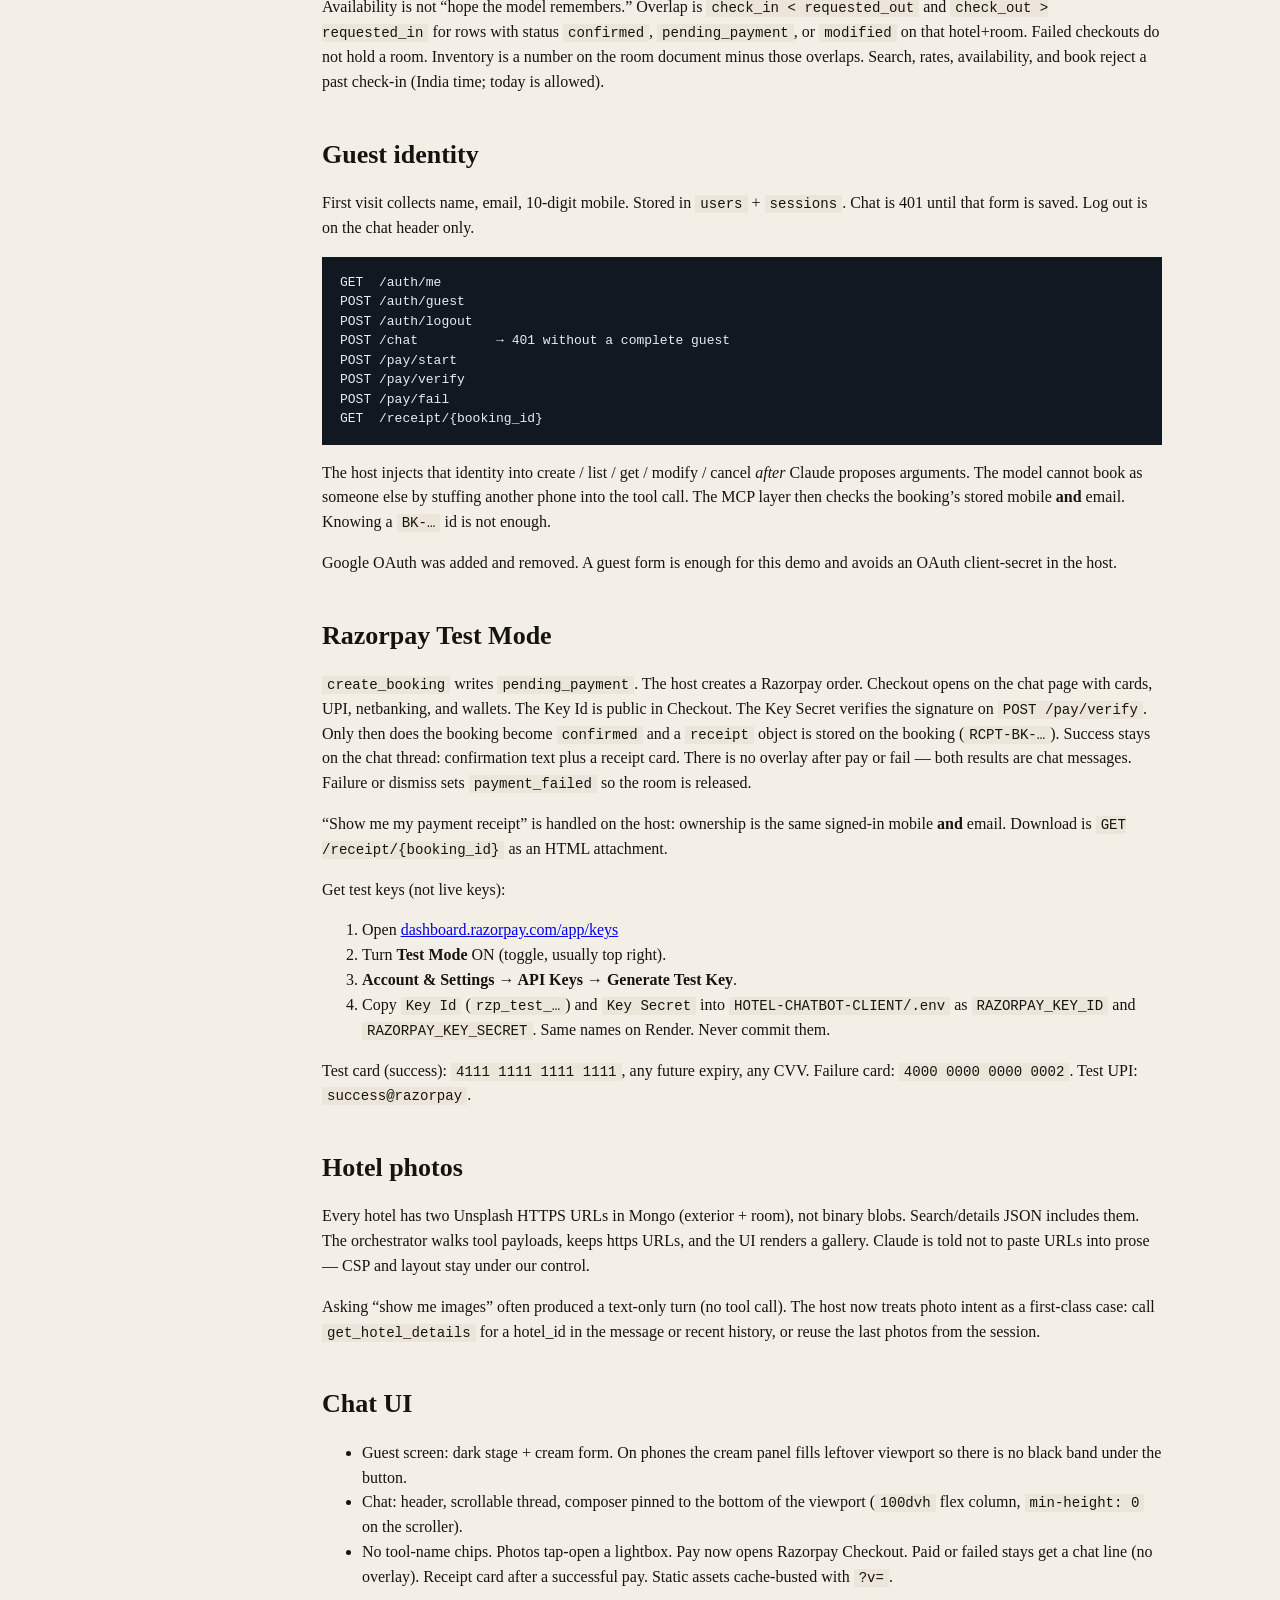
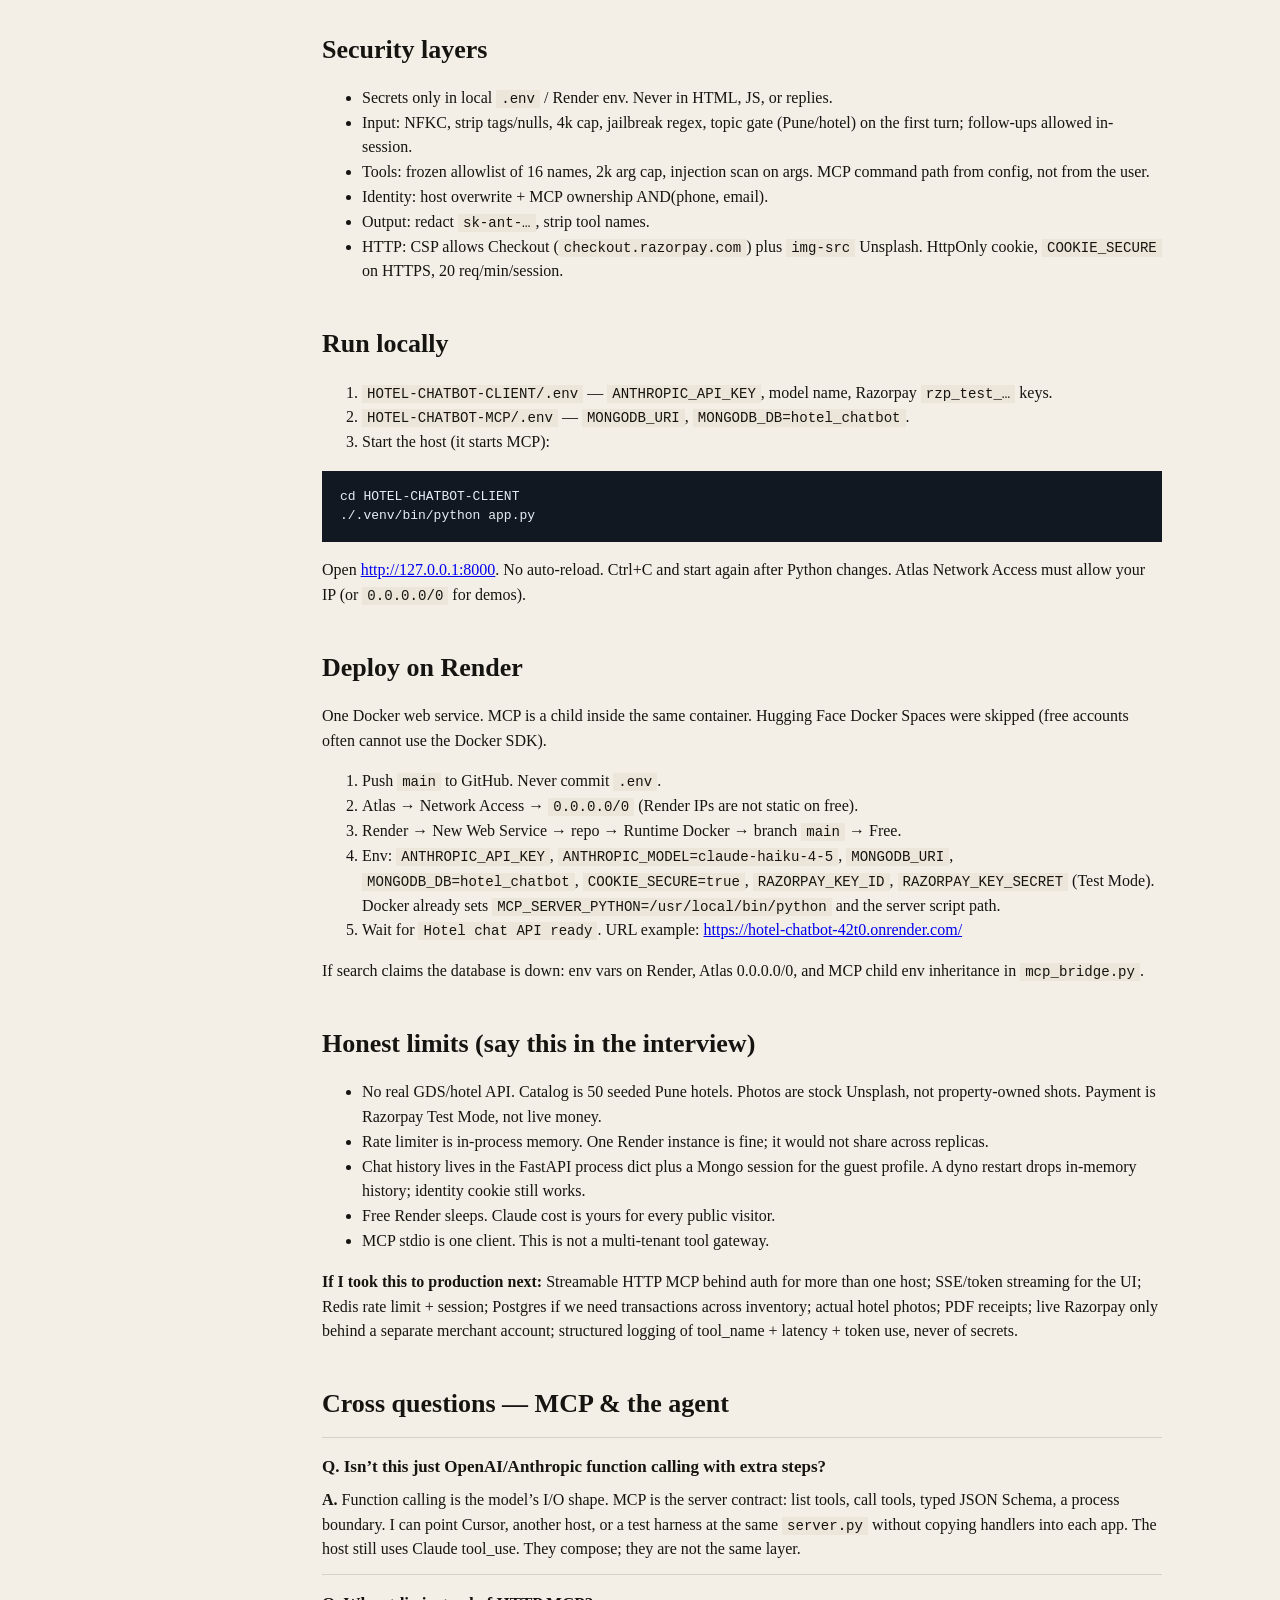
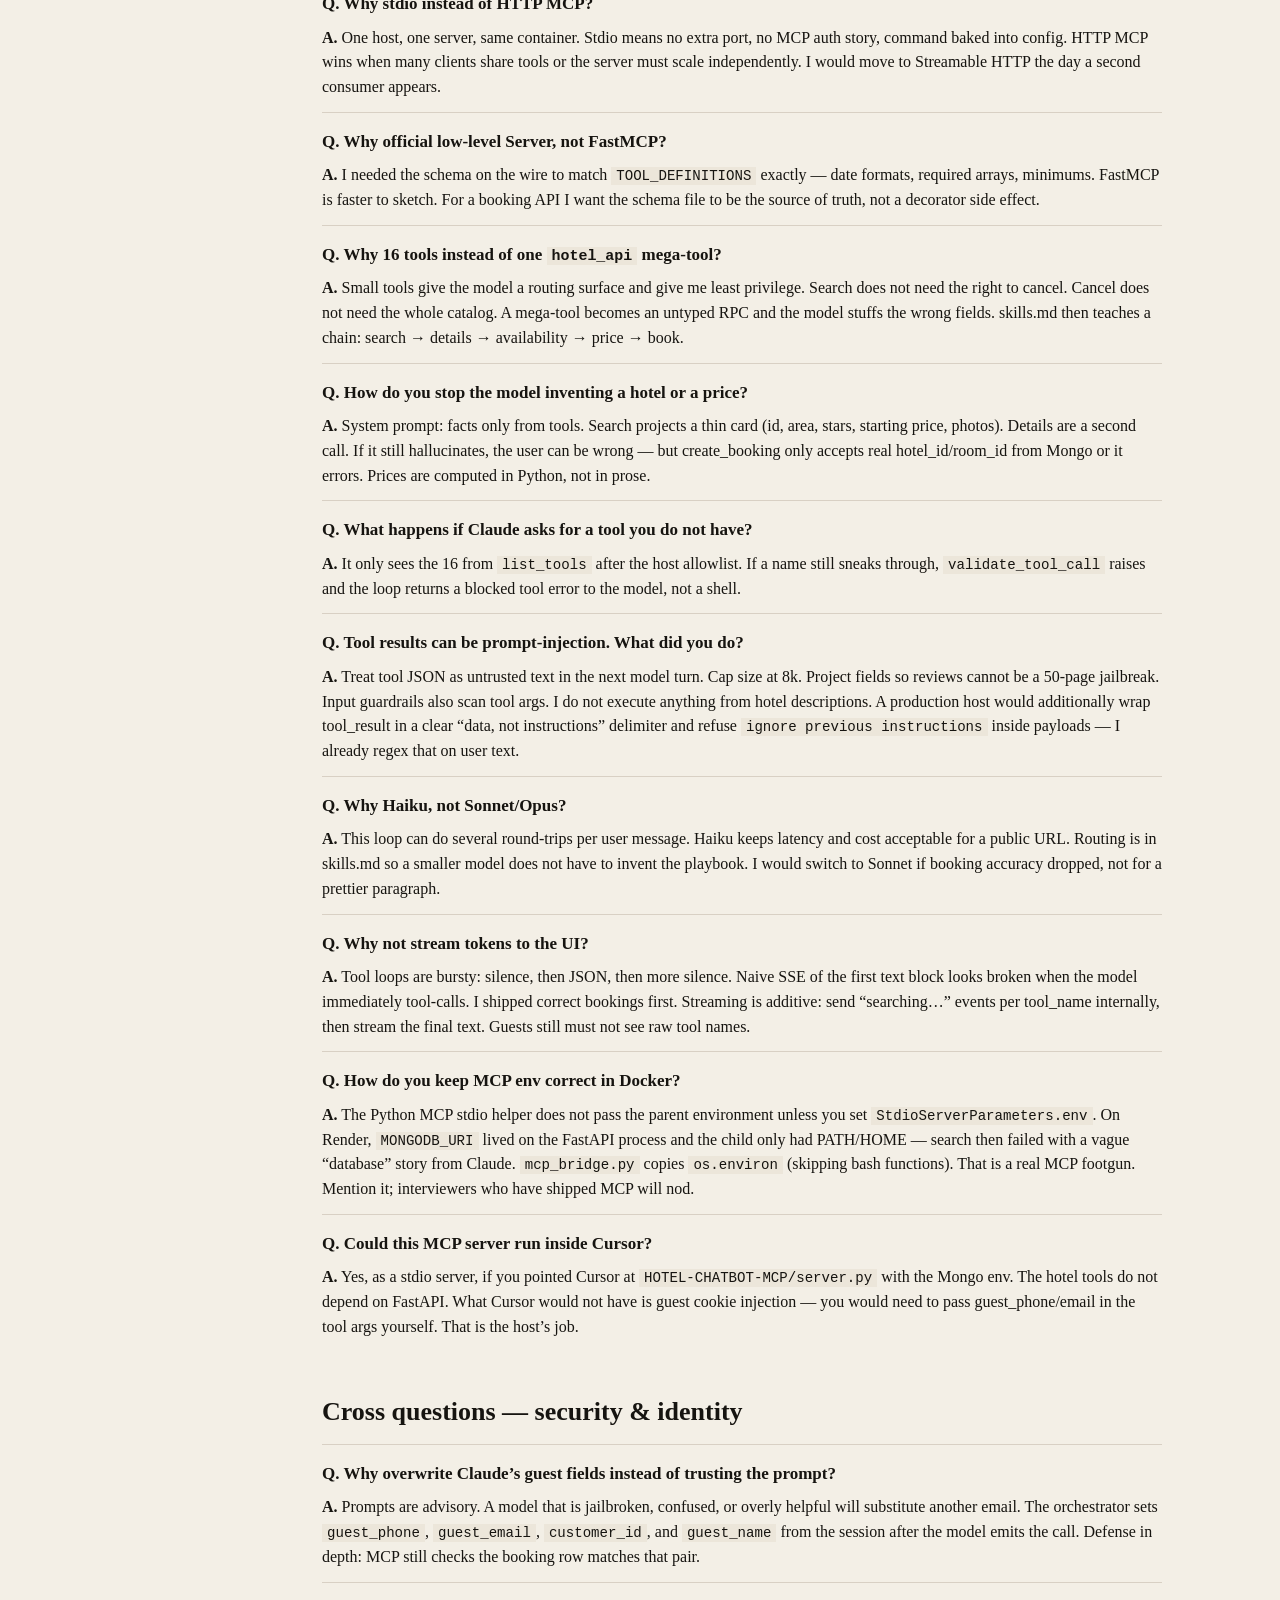
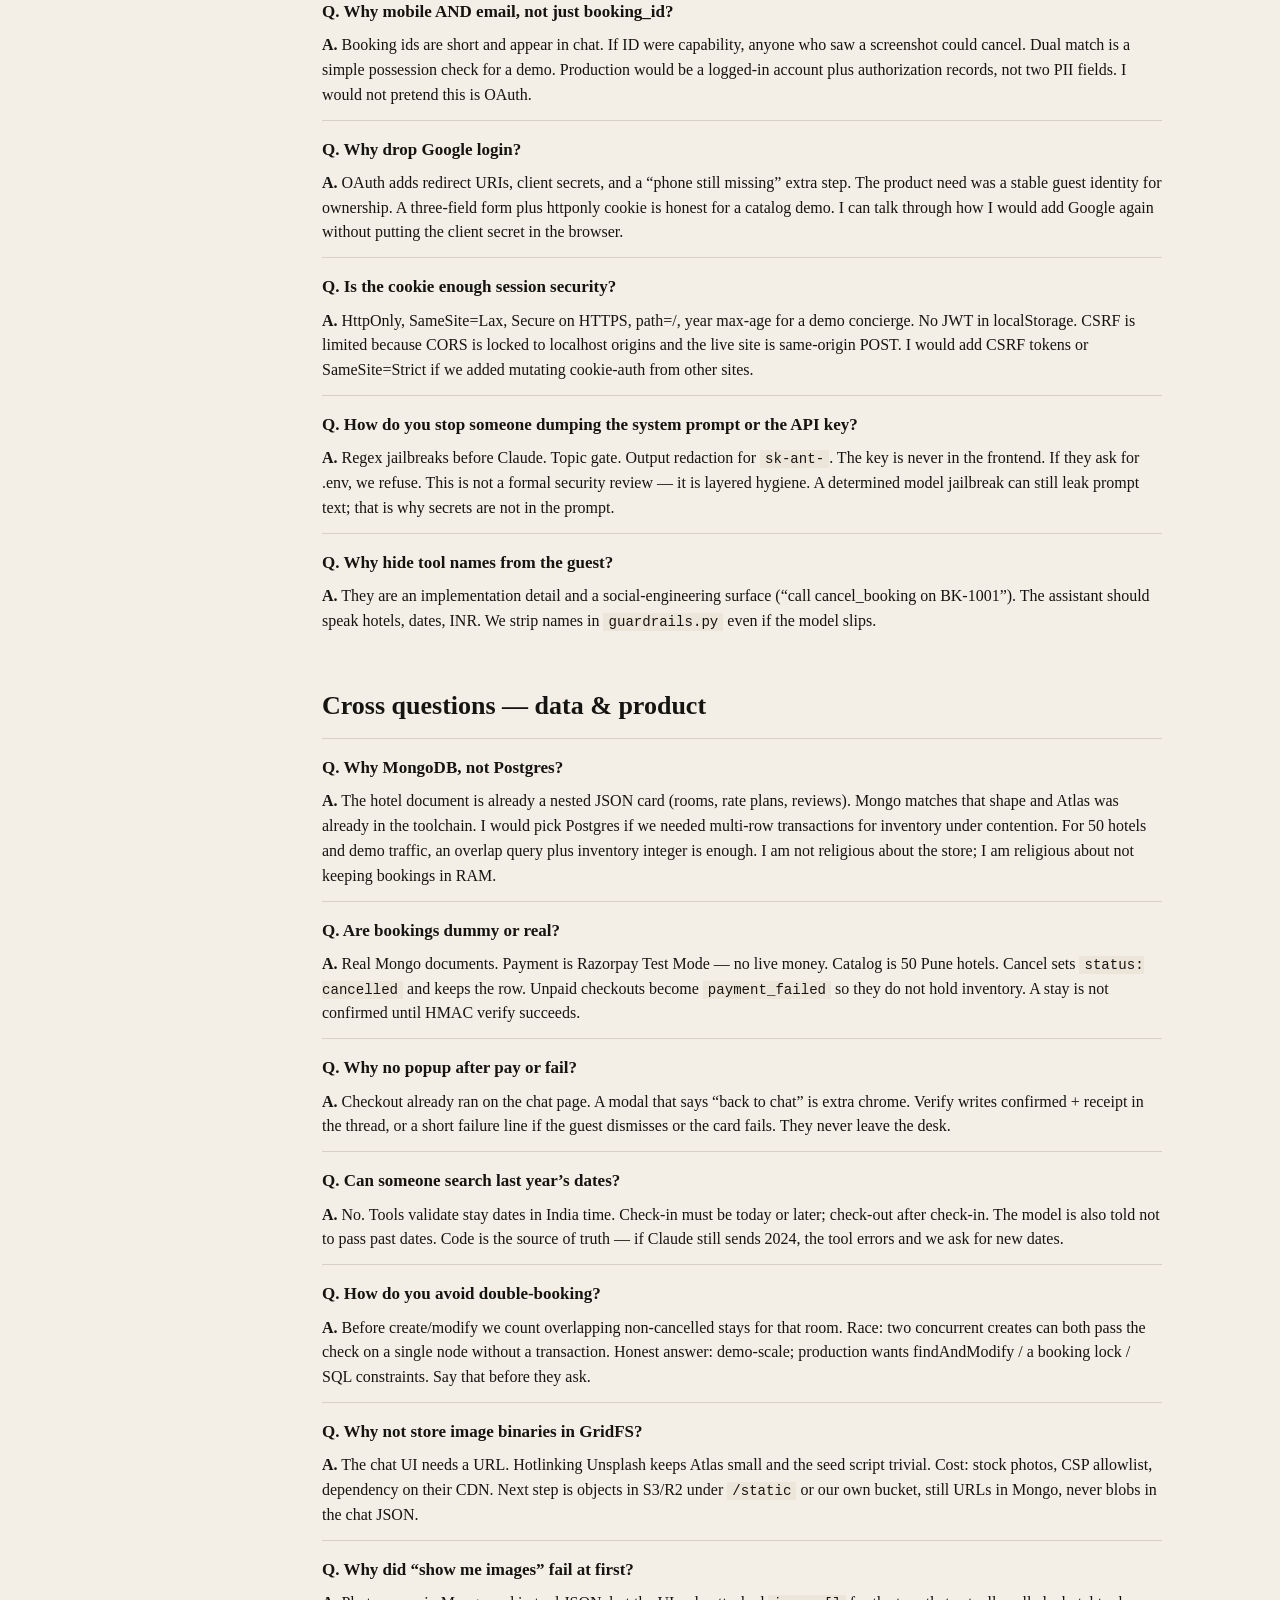
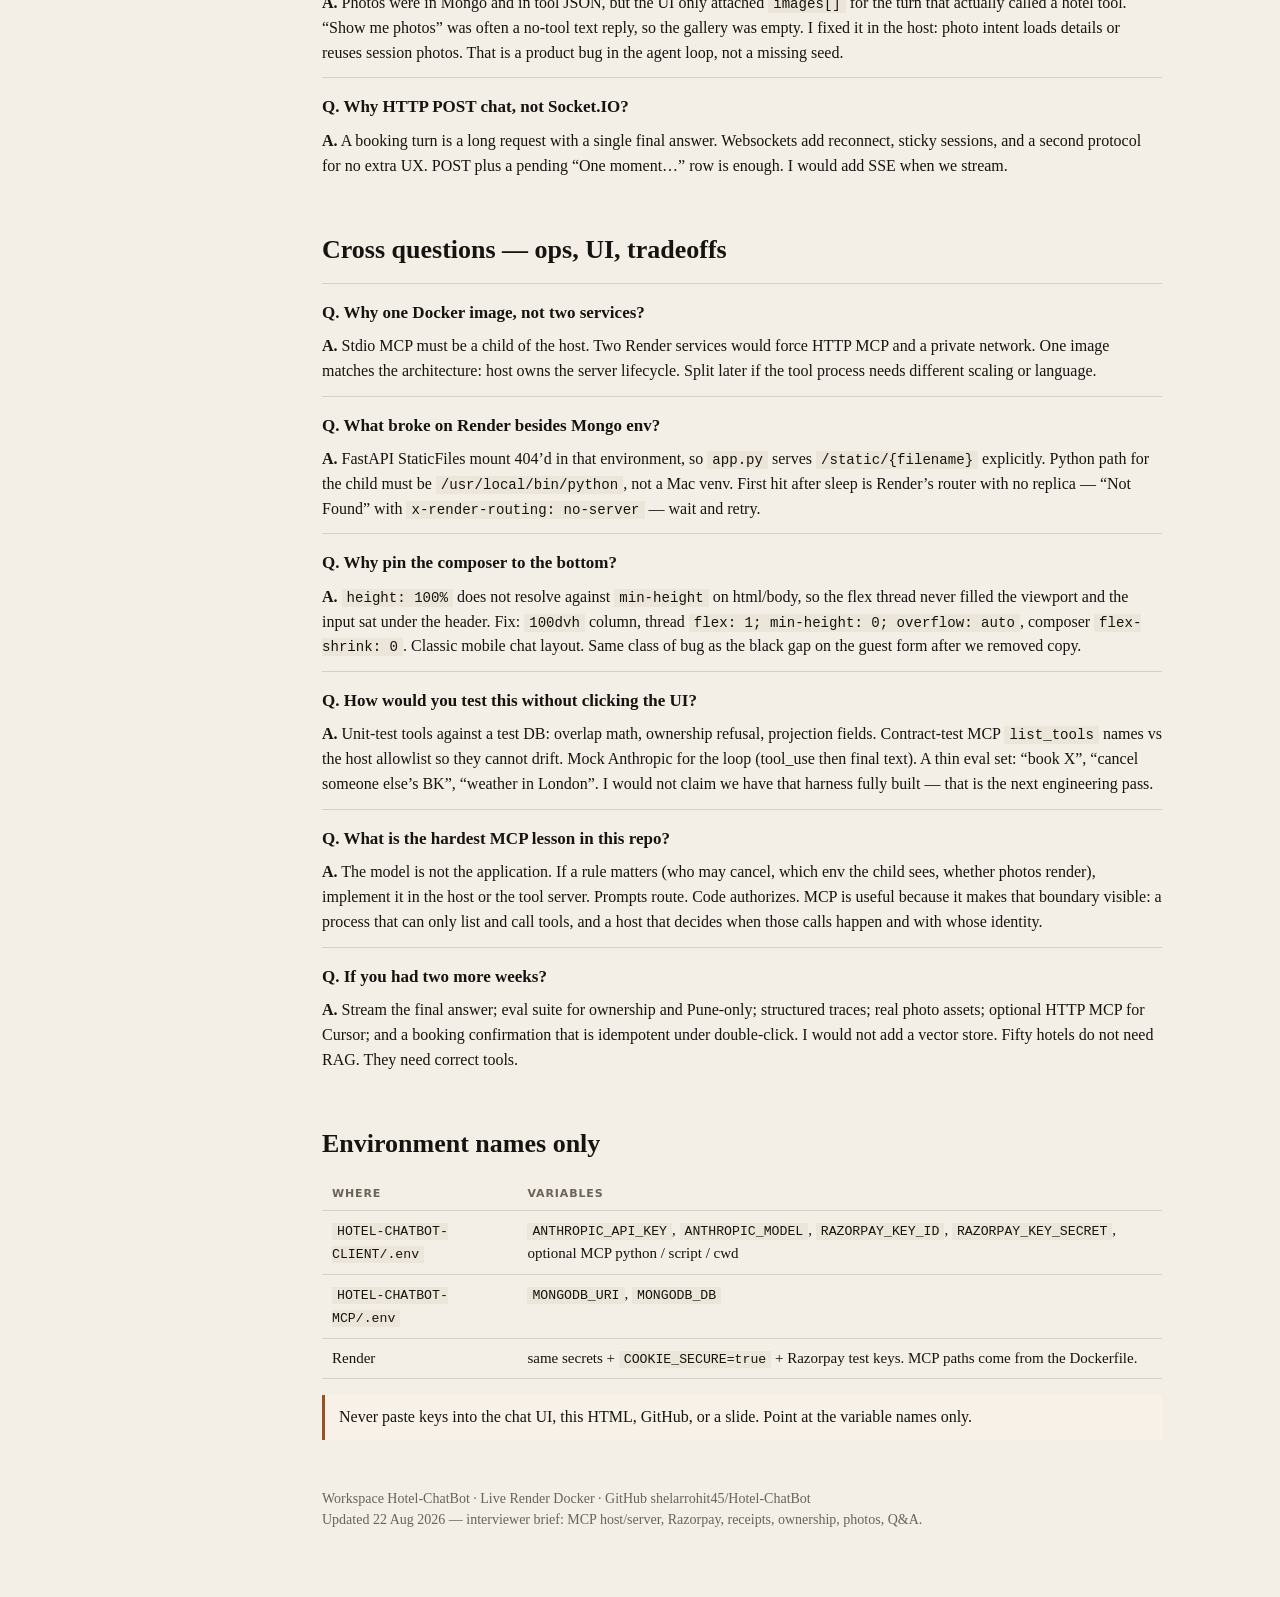
==== commit 160b8859: "Keep pay and fail results in the chat thread instead of a popup. Guests are already on the desk afte" ====
--- a/docs.html
+++ b/docs.html
@@ -162,7 +162,7 @@
         <li>Open the live URL. First screen is guest identity (name, email, 10-digit mobile) — not Google OAuth. Cookie <code>hotel_sid</code> is httponly.</li>
         <li>Chat: “2 guests in Pune from 10 to 12 Sep 2026”. Composer stays at the bottom; replies scroll above it. Past dates are refused at the tool layer (India time; check-in today or later).</li>
         <li>“Show me photos of JW Marriott” — pictures come from tool JSON, not from URLs pasted in the model text.</li>
-        <li>Book a room. Booking id looks like <code>BK-1xxx</code>. Status is <code>pending_payment</code> until Razorpay Test Mode succeeds. Tap Pay now in chat; on success stay on the thread (no overlay). A receipt card appears with Download.</li>
+        <li>Book a room. Booking id looks like <code>BK-1xxx</code>. Status is <code>pending_payment</code> until Razorpay Test Mode succeeds. Tap Pay now in chat. Success or fail stays in the thread (no overlay). A paid stay shows a receipt card with Download.</li>
         <li>“Show me my payment receipt” then “What are my bookings?” then cancel. Log out, sign in as someone else, try the same <code>BK-…</code> — it must refuse.</li>
         <li>Ask for weather or Python. Guardrails / system prompt keep it on Pune hotels.</li>
       </ol>
@@ -226,7 +226,7 @@
         → if create_booking: host creates Razorpay order
   → redact output (secrets, tool names)
   → JSON { text, blocked, images[], payment, receipts[] }
-  → UI: text + photos + Pay now (Checkout). Success stays in chat.
+  → UI: text + photos + Pay now (Checkout). Success or fail stays in chat.
 POST /pay/verify   HMAC signature → status confirmed + receipt
 GET  /receipt/{id} HTML download if signed-in owner</pre>
 
@@ -361,8 +361,8 @@
         signature on <code>POST /pay/verify</code>. Only then does the booking become
         <code>confirmed</code> and a <code>receipt</code> object is stored on the booking
         (<code>RCPT-BK-…</code>). Success stays on the chat thread: confirmation text plus
-        a receipt card. There is no “back to chat” overlay. Failure or dismiss sets
-        <code>payment_failed</code> so the room is released.
+        a receipt card. There is no overlay after pay or fail — both results are chat
+        messages. Failure or dismiss sets <code>payment_failed</code> so the room is released.
       </p>
       <p>
         “Show me my payment receipt” is handled on the host: ownership is the same
@@ -396,7 +396,7 @@
       <ul>
         <li>Guest screen: dark stage + cream form. On phones the cream panel fills leftover viewport so there is no black band under the button.</li>
         <li>Chat: header, scrollable thread, composer pinned to the bottom of the viewport (<code>100dvh</code> flex column, <code>min-height: 0</code> on the scroller).</li>
-        <li>No tool-name chips. Photos tap-open a lightbox. Pay now opens Razorpay Checkout. Paid stays get a receipt card in the thread. Static assets cache-busted with <code>?v=</code>.</li>
+        <li>No tool-name chips. Photos tap-open a lightbox. Pay now opens Razorpay Checkout. Paid or failed stays get a chat line (no overlay). Receipt card after a successful pay. Static assets cache-busted with <code>?v=</code>.</li>
       </ul>
 
       <h2 id="security">Security layers</h2>
@@ -523,8 +523,8 @@
         <p class="a"><strong>A.</strong> Real Mongo documents. Payment is Razorpay Test Mode — no live money. Catalog is 50 Pune hotels. Cancel sets <code>status: cancelled</code> and keeps the row. Unpaid checkouts become <code>payment_failed</code> so they do not hold inventory. A stay is not confirmed until HMAC verify succeeds.</p>
       </div>
       <div class="qa">
-        <p class="q">Q. Why no success popup after pay?</p>
-        <p class="a"><strong>A.</strong> Checkout already ran on the chat page. A modal that says “back to chat” is extra chrome. Verify writes confirmed + receipt, then the thread shows the confirmation and a download button. Failures can still surface a short error; the guest never leaves the desk.</p>
+        <p class="q">Q. Why no popup after pay or fail?</p>
+        <p class="a"><strong>A.</strong> Checkout already ran on the chat page. A modal that says “back to chat” is extra chrome. Verify writes confirmed + receipt in the thread, or a short failure line if the guest dismisses or the card fails. They never leave the desk.</p>
       </div>
       <div class="qa">
         <p class="q">Q. Can someone search last year’s dates?</p>
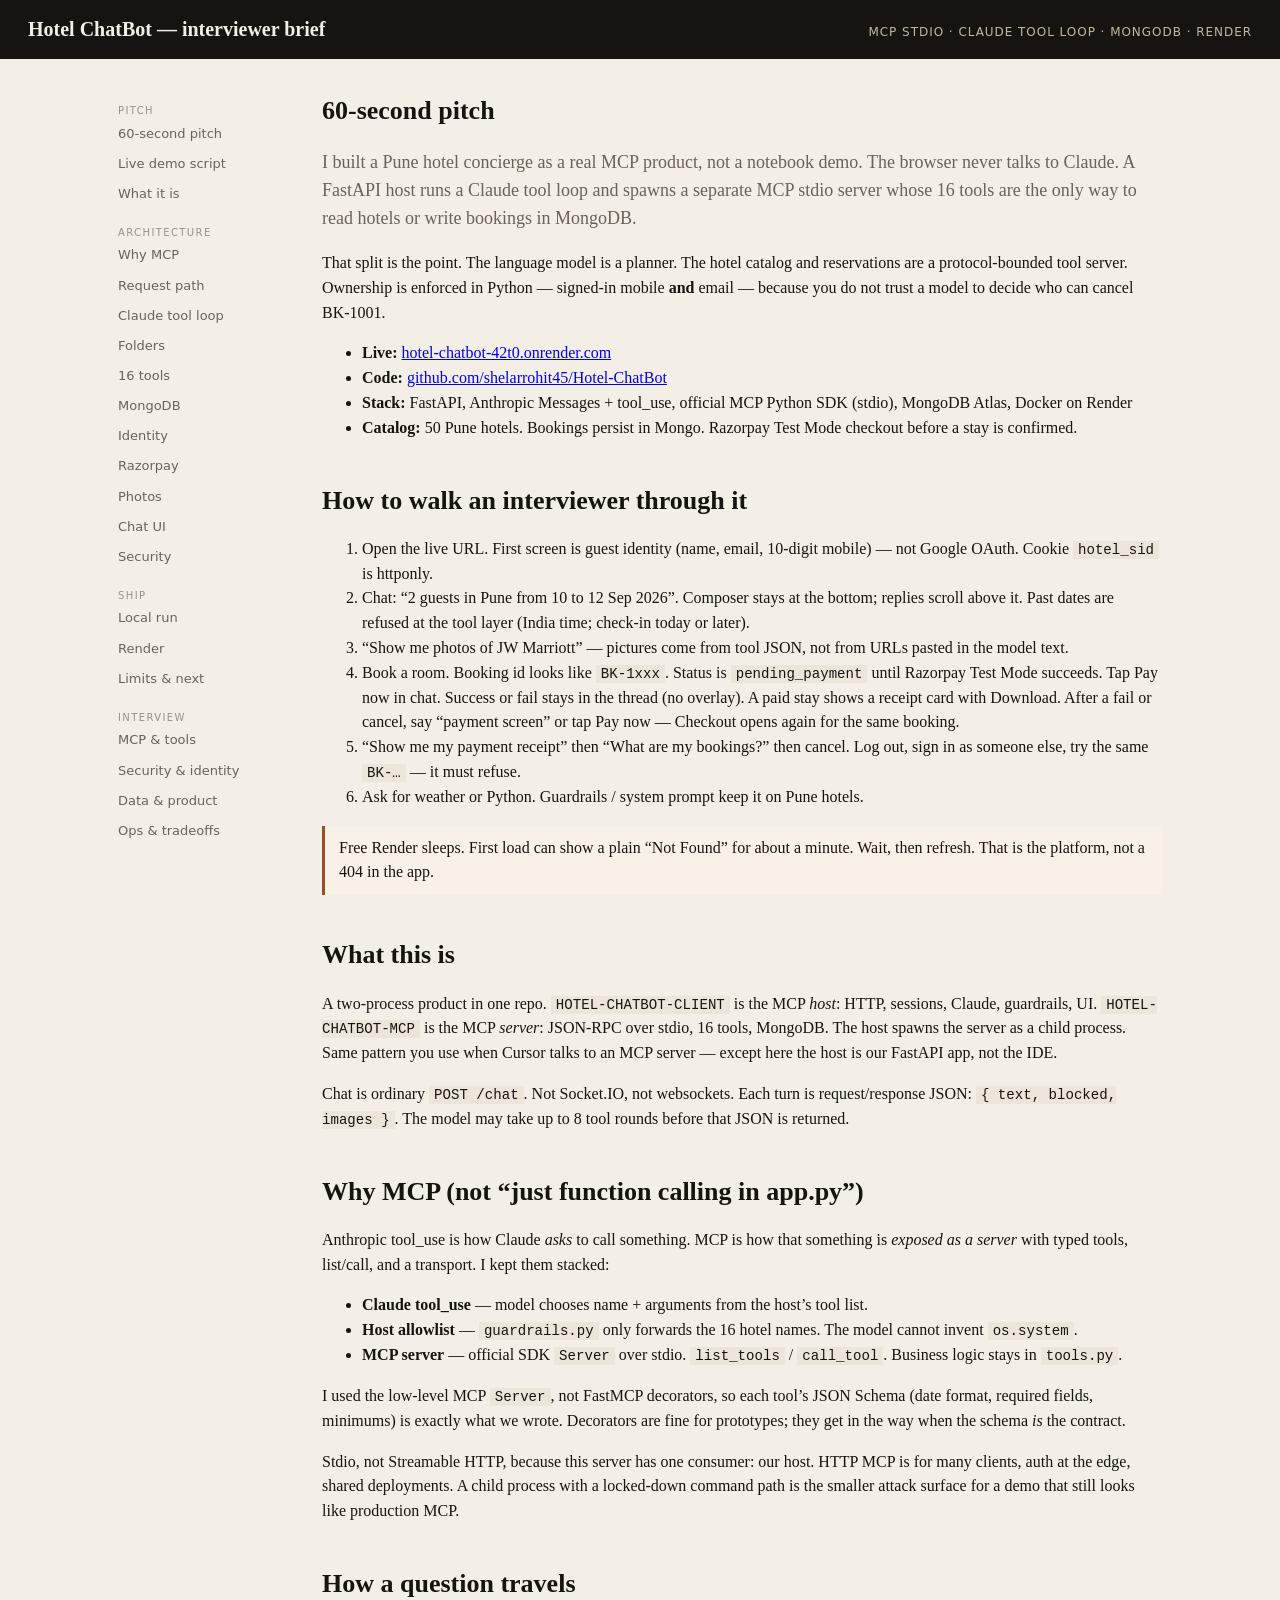
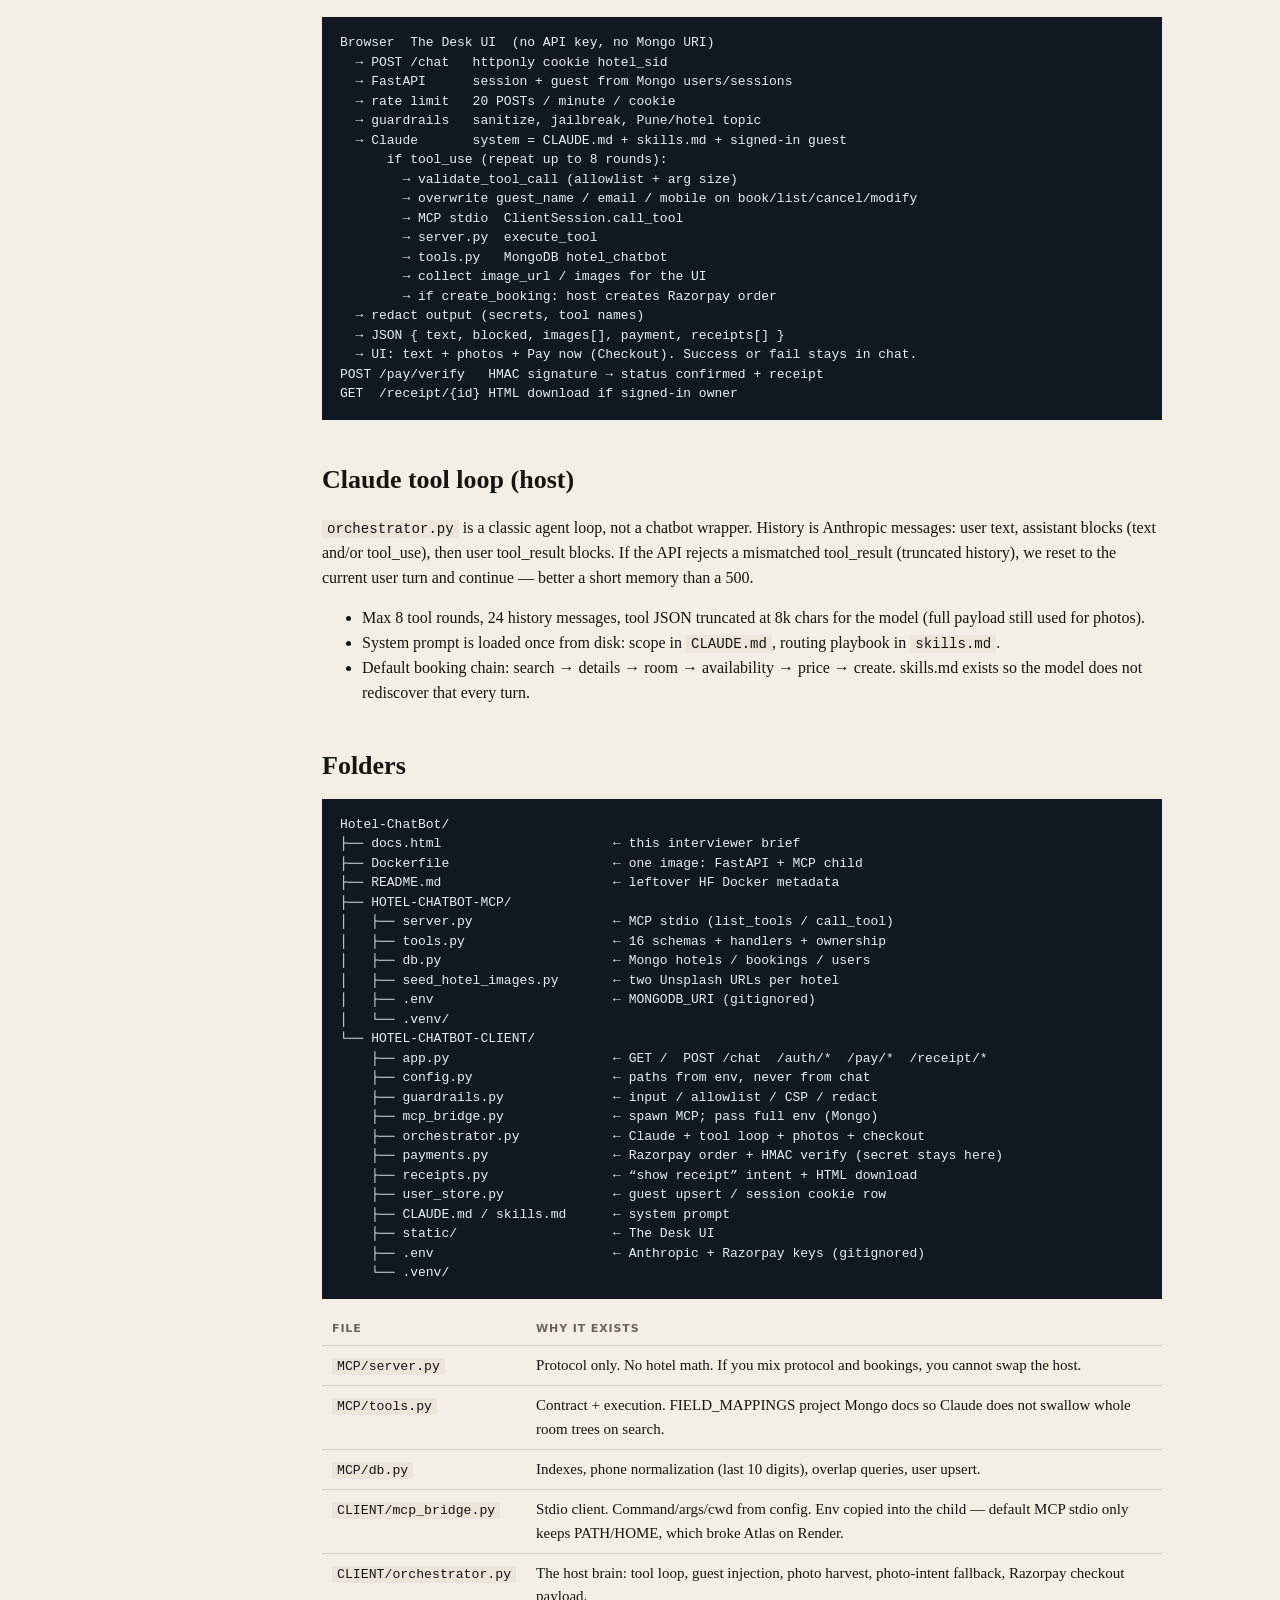
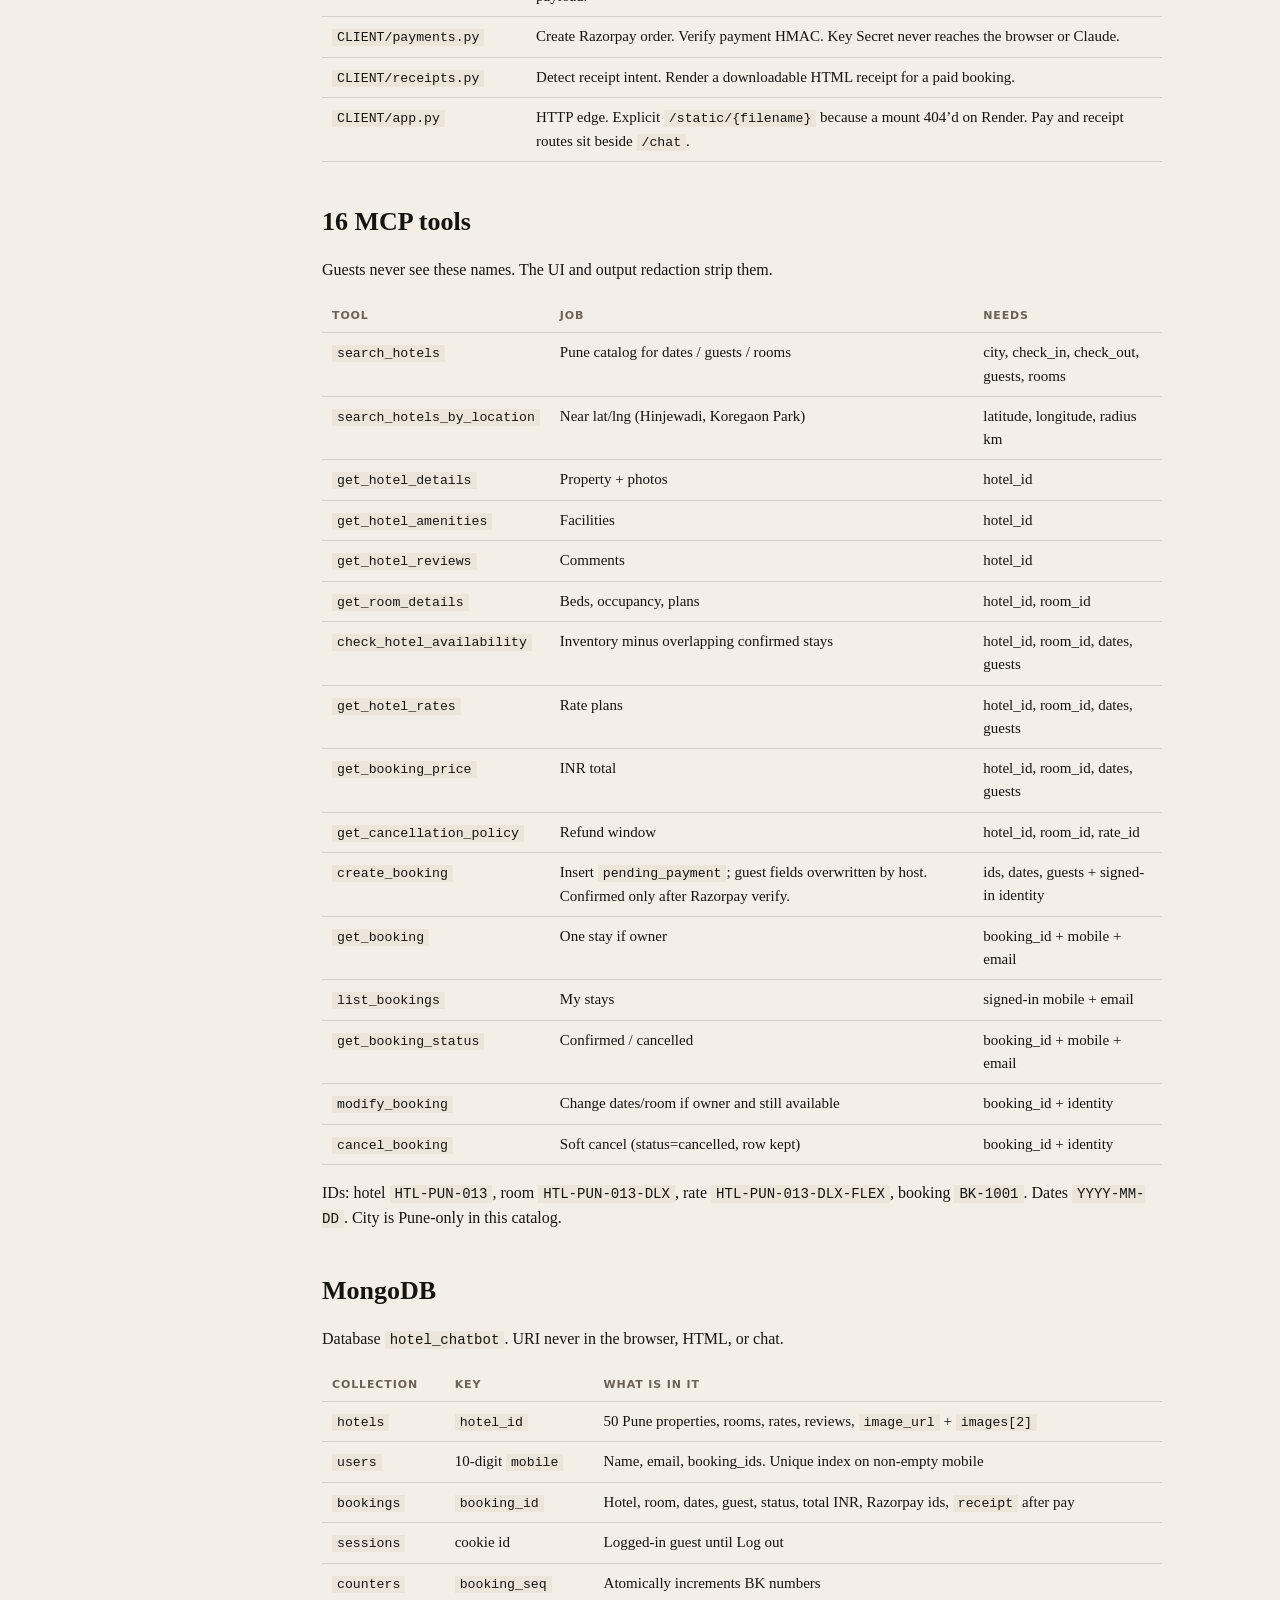
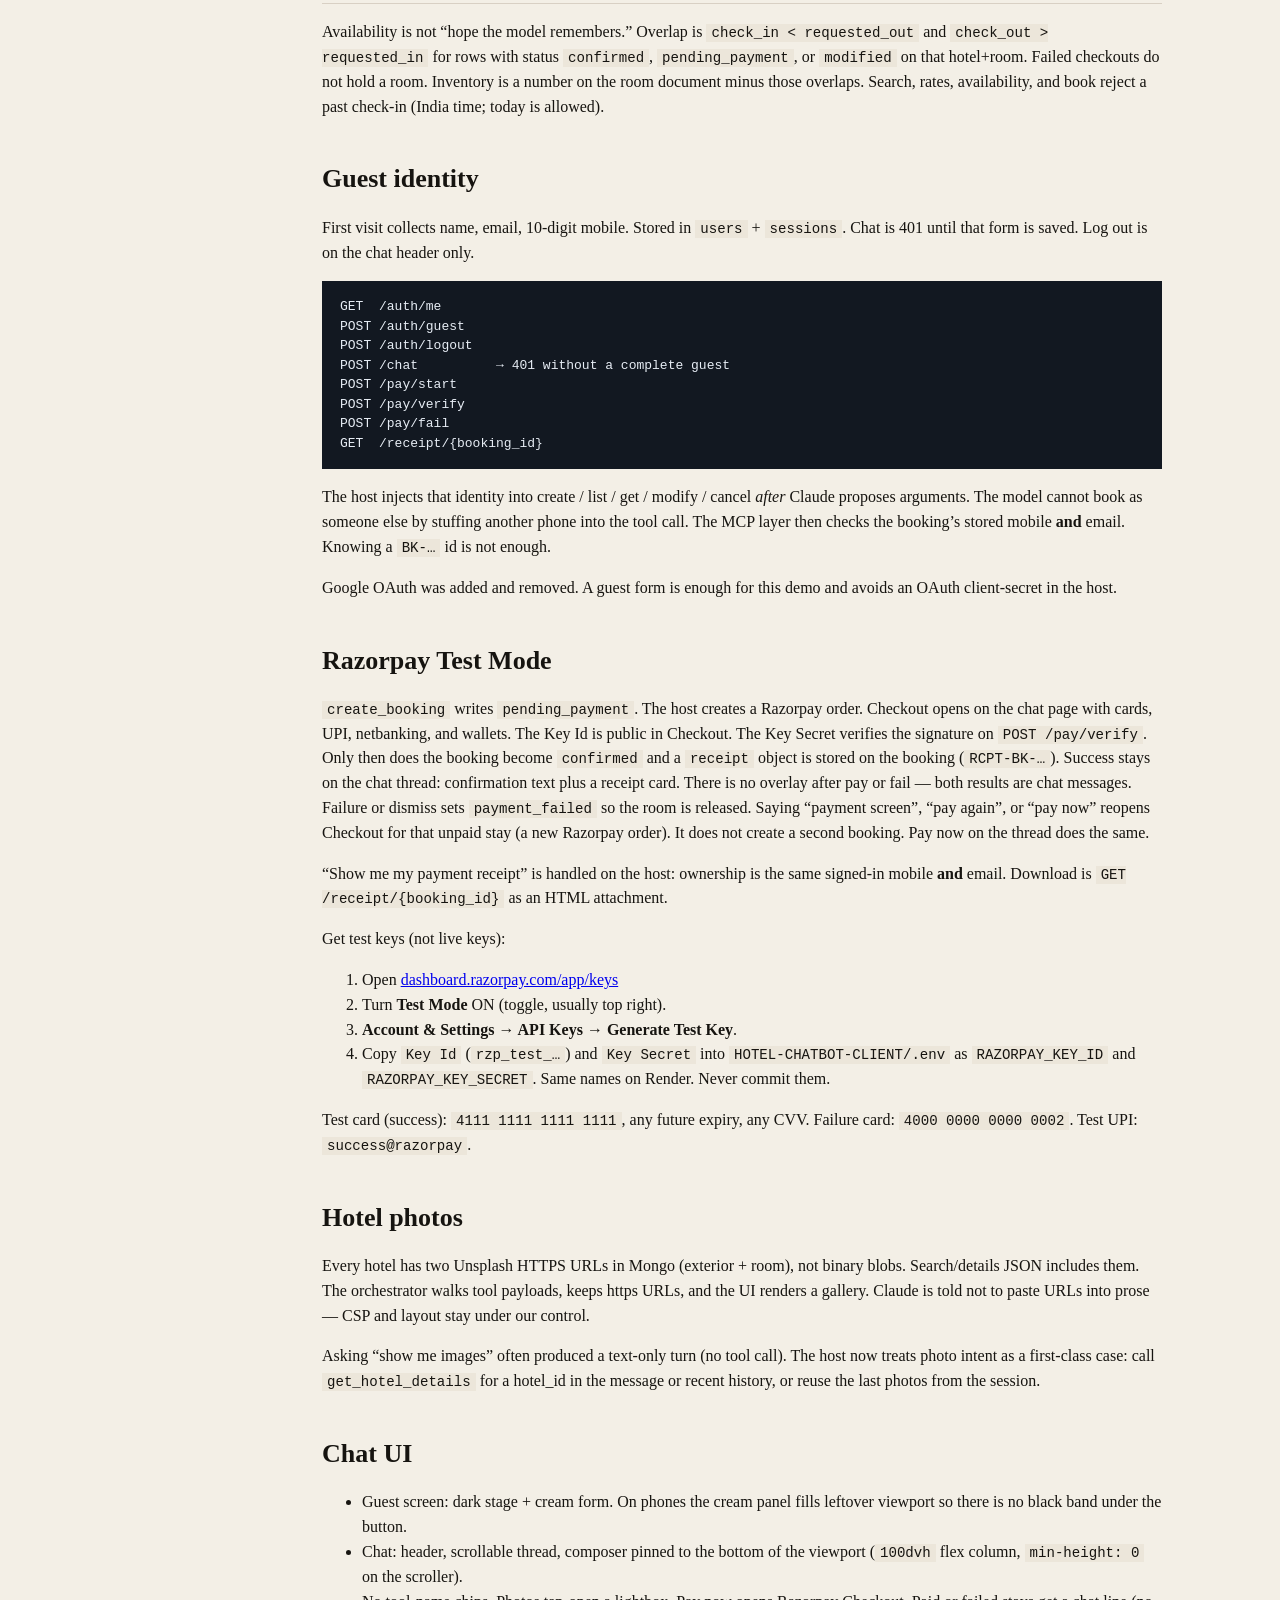
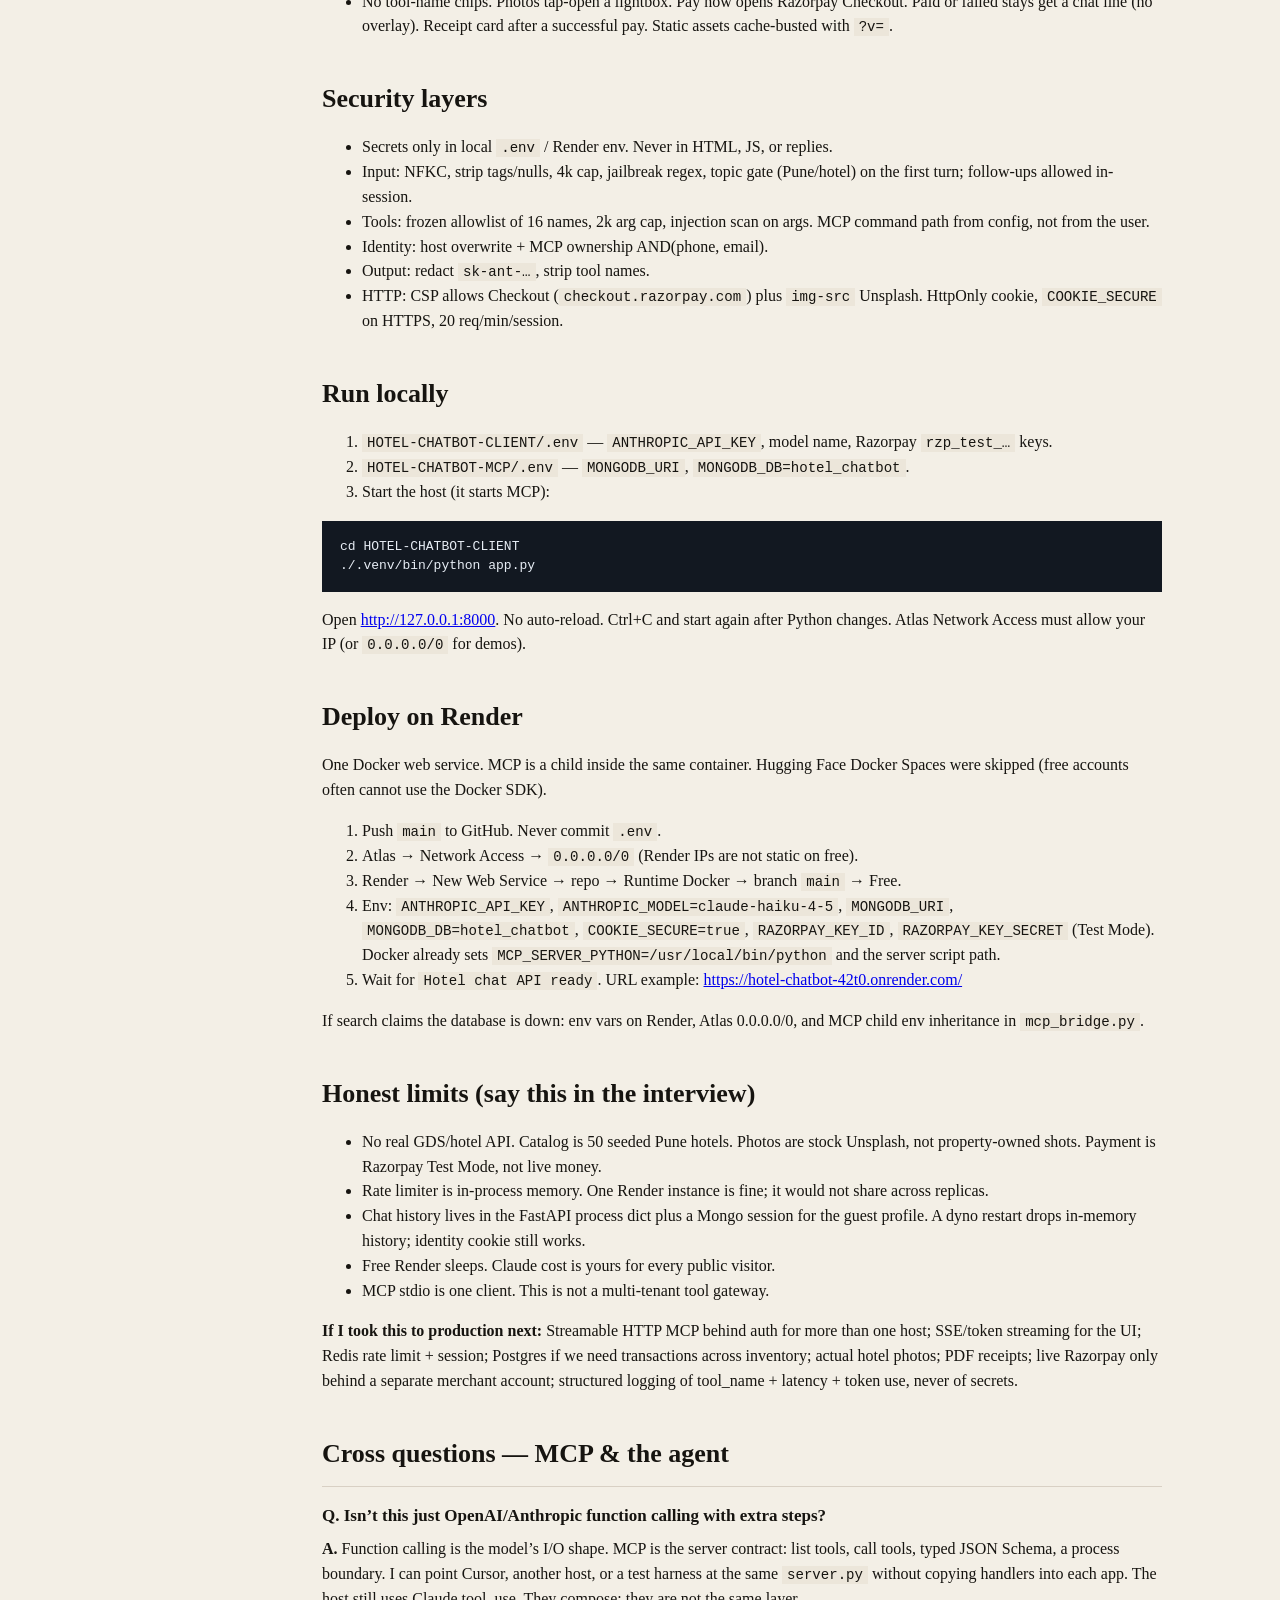
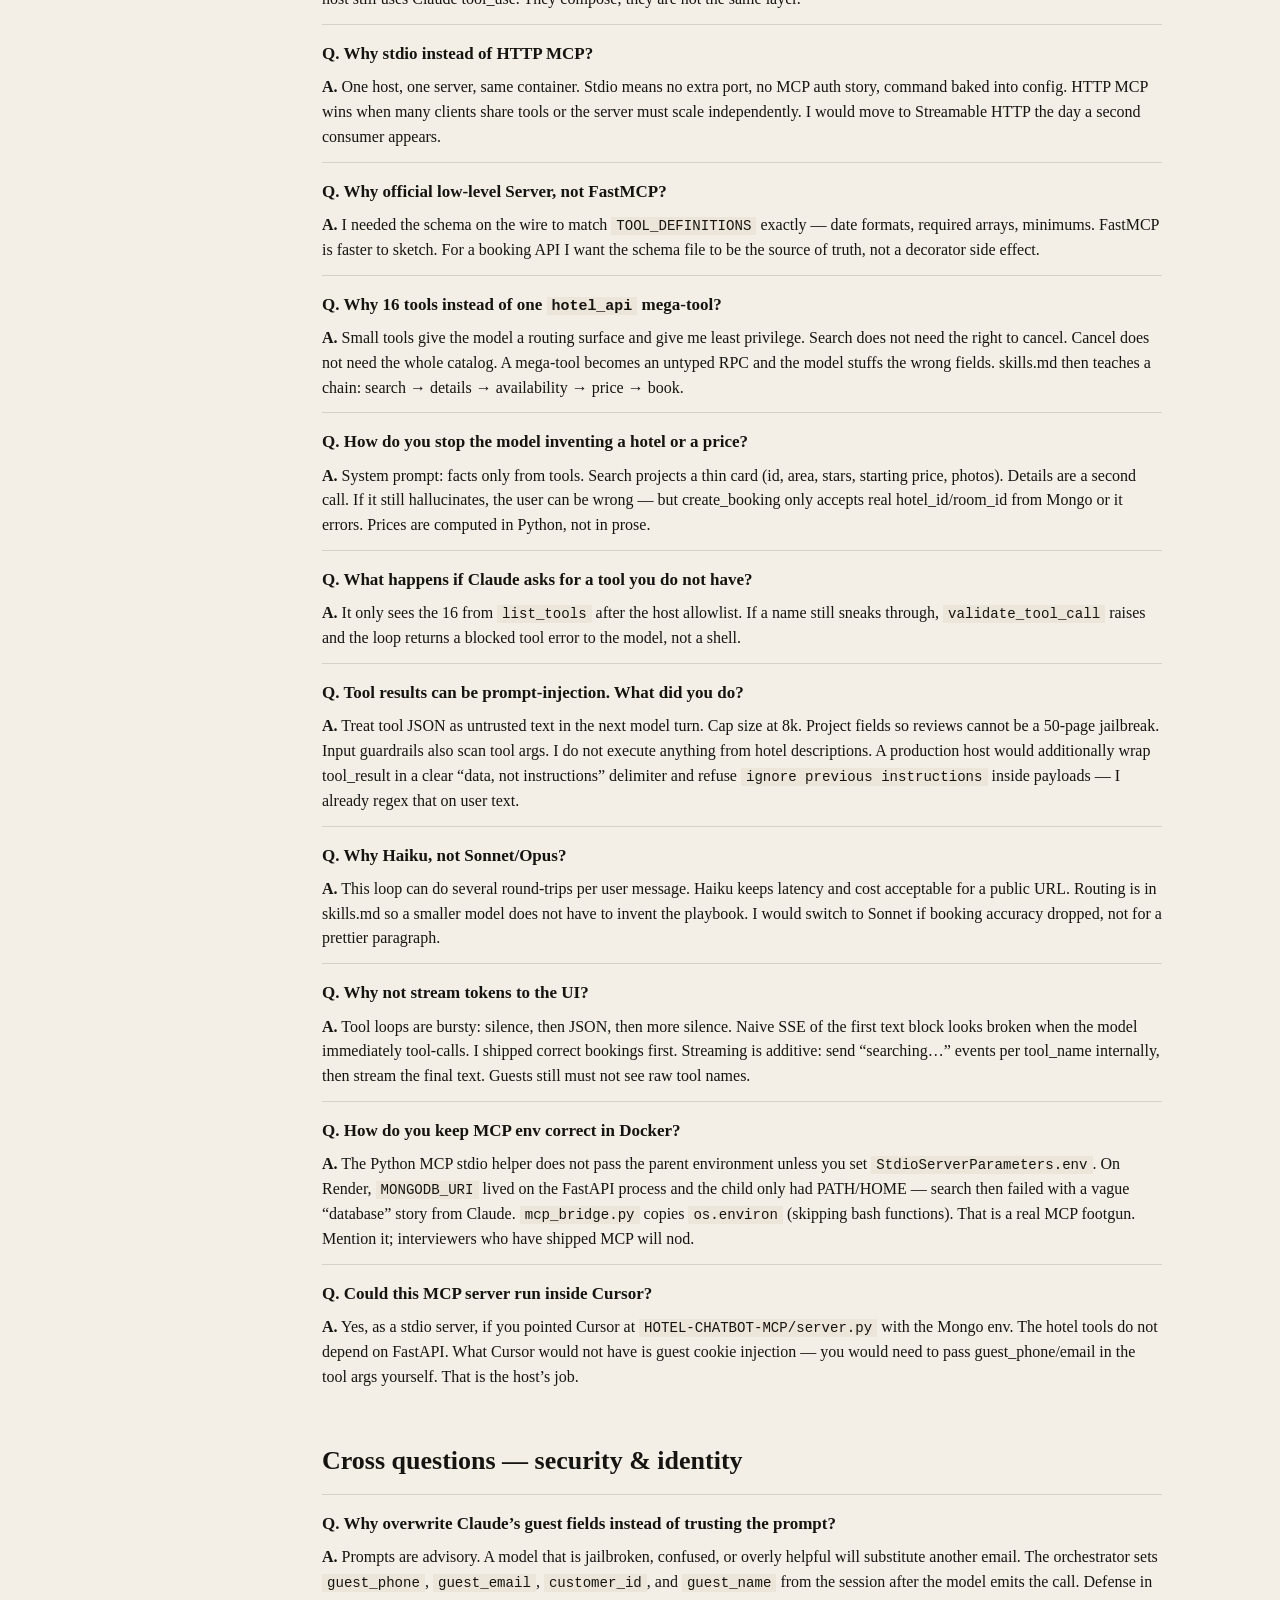
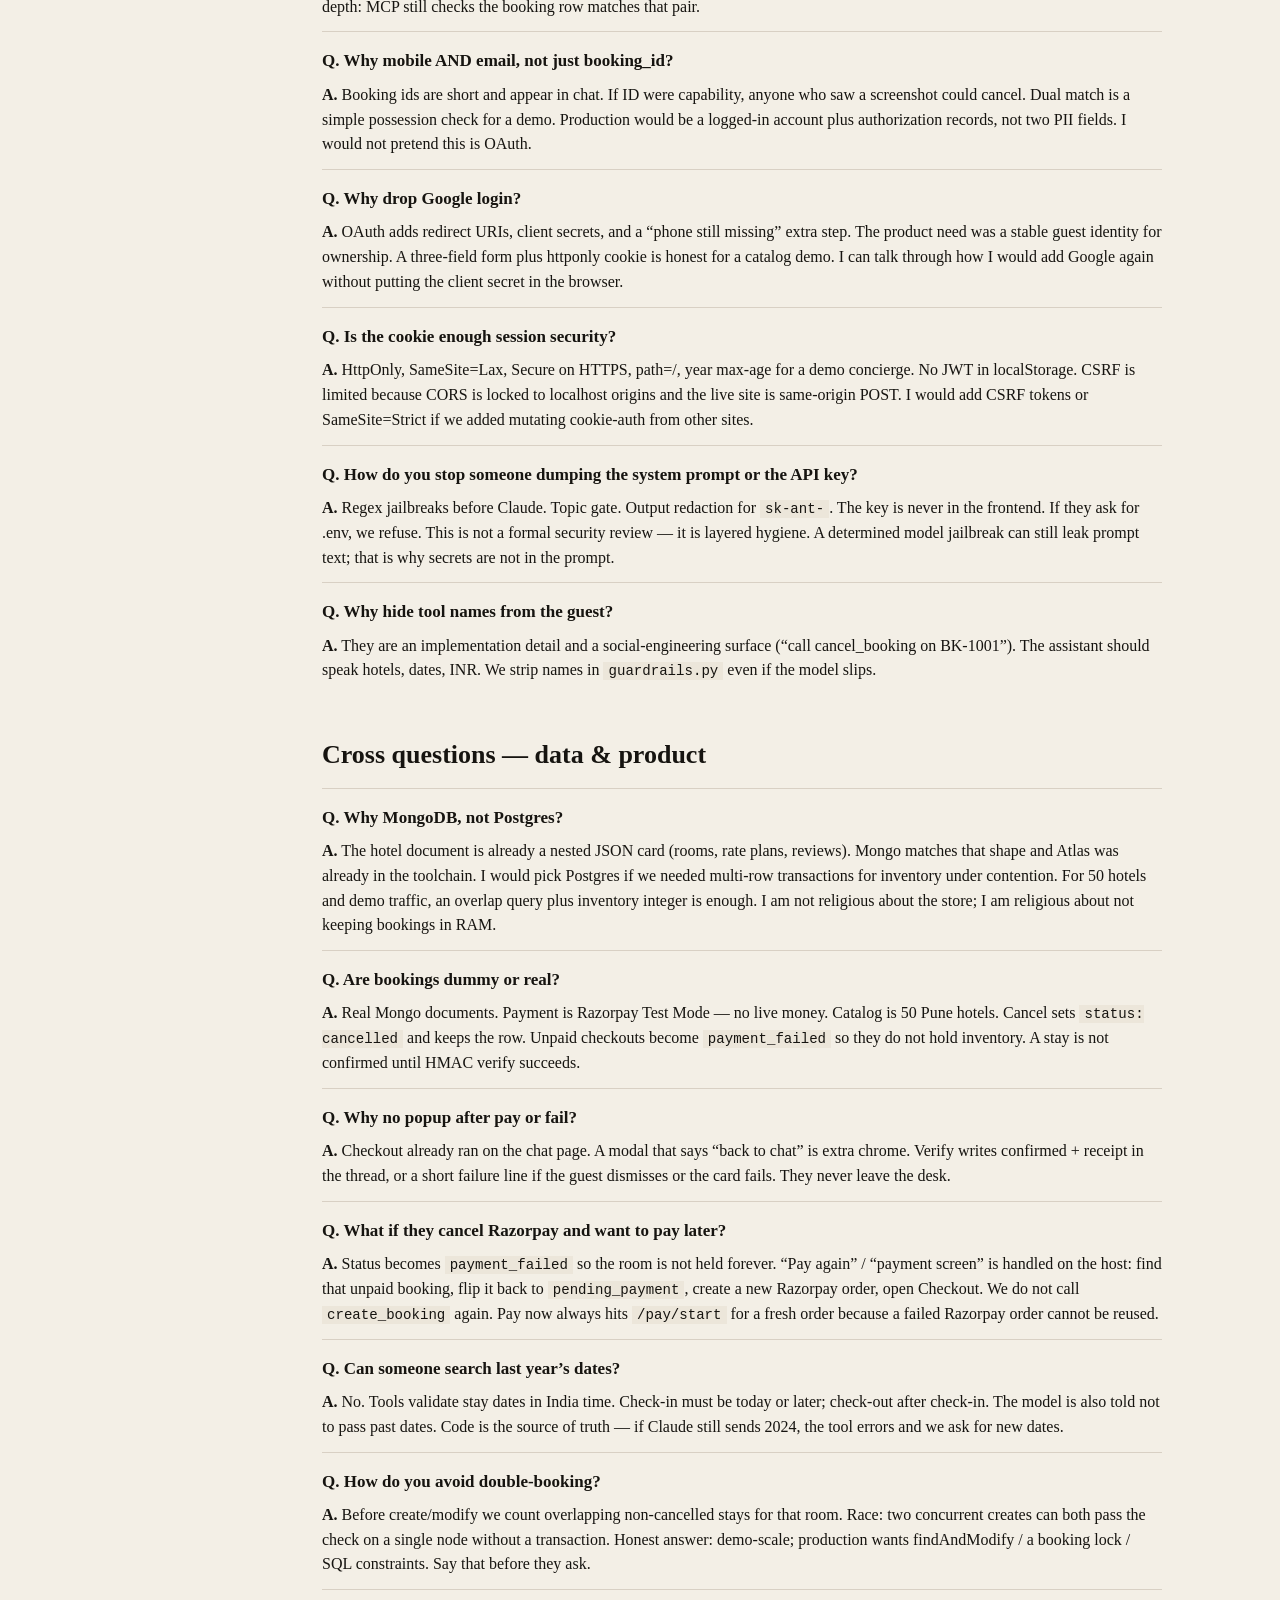
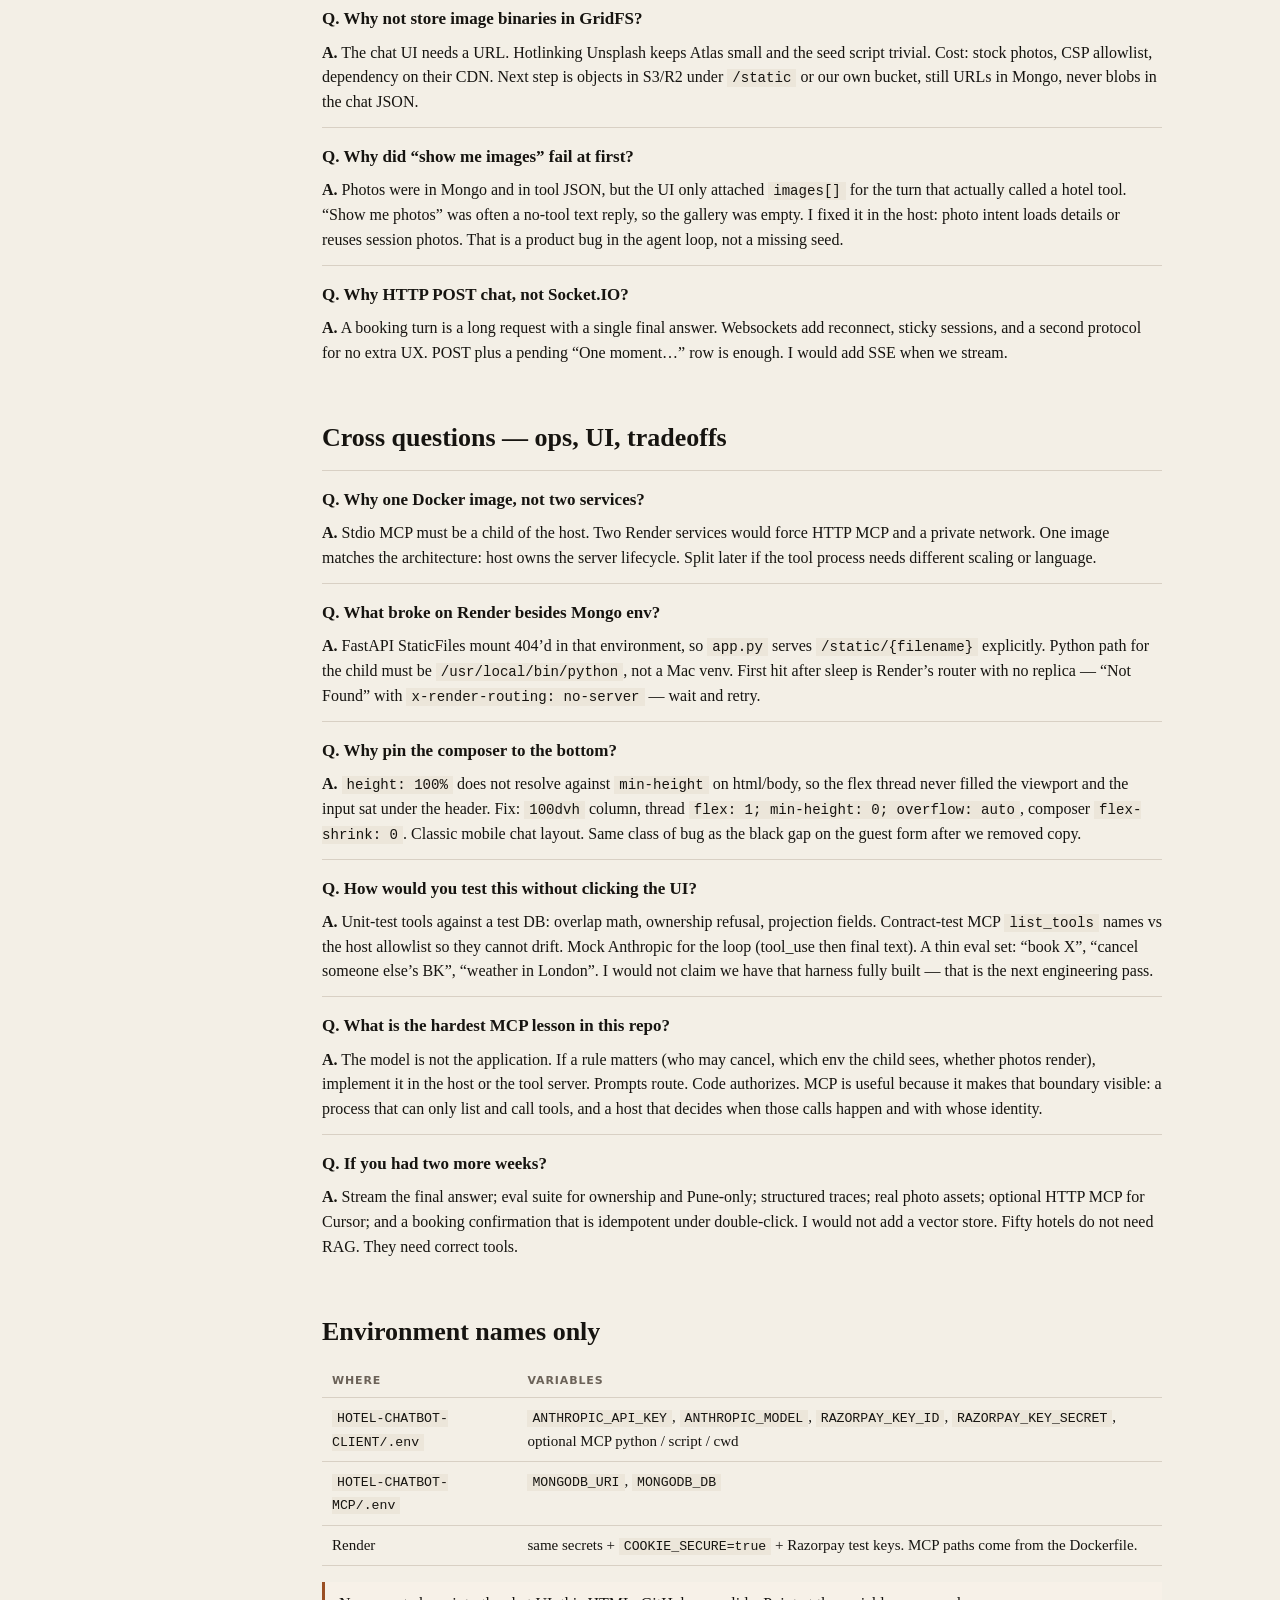
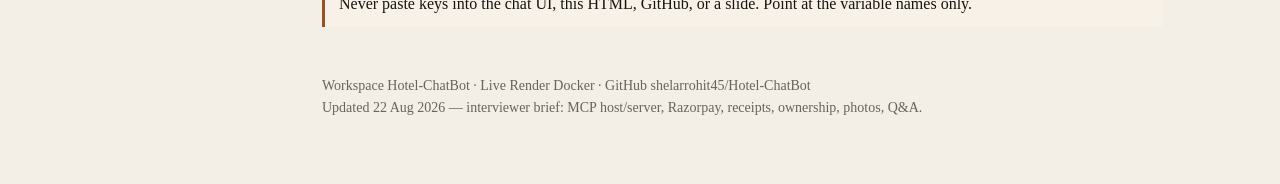
==== commit ac1a054a: "Reopen Razorpay for an unpaid stay when the guest asks to pay again. Failed or cancelled checkouts k" ====
--- a/docs.html
+++ b/docs.html
@@ -162,7 +162,7 @@
         <li>Open the live URL. First screen is guest identity (name, email, 10-digit mobile) — not Google OAuth. Cookie <code>hotel_sid</code> is httponly.</li>
         <li>Chat: “2 guests in Pune from 10 to 12 Sep 2026”. Composer stays at the bottom; replies scroll above it. Past dates are refused at the tool layer (India time; check-in today or later).</li>
         <li>“Show me photos of JW Marriott” — pictures come from tool JSON, not from URLs pasted in the model text.</li>
-        <li>Book a room. Booking id looks like <code>BK-1xxx</code>. Status is <code>pending_payment</code> until Razorpay Test Mode succeeds. Tap Pay now in chat. Success or fail stays in the thread (no overlay). A paid stay shows a receipt card with Download.</li>
+        <li>Book a room. Booking id looks like <code>BK-1xxx</code>. Status is <code>pending_payment</code> until Razorpay Test Mode succeeds. Tap Pay now in chat. Success or fail stays in the thread (no overlay). A paid stay shows a receipt card with Download. After a fail or cancel, say “payment screen” or tap Pay now — Checkout opens again for the same booking.</li>
         <li>“Show me my payment receipt” then “What are my bookings?” then cancel. Log out, sign in as someone else, try the same <code>BK-…</code> — it must refuse.</li>
         <li>Ask for weather or Python. Guardrails / system prompt keep it on Pune hotels.</li>
       </ol>
@@ -363,6 +363,9 @@
         (<code>RCPT-BK-…</code>). Success stays on the chat thread: confirmation text plus
         a receipt card. There is no overlay after pay or fail — both results are chat
         messages. Failure or dismiss sets <code>payment_failed</code> so the room is released.
+        Saying “payment screen”, “pay again”, or “pay now” reopens Checkout for that unpaid
+        stay (a new Razorpay order). It does not create a second booking. Pay now on the
+        thread does the same.
       </p>
       <p>
         “Show me my payment receipt” is handled on the host: ownership is the same
@@ -525,6 +528,10 @@
       <div class="qa">
         <p class="q">Q. Why no popup after pay or fail?</p>
         <p class="a"><strong>A.</strong> Checkout already ran on the chat page. A modal that says “back to chat” is extra chrome. Verify writes confirmed + receipt in the thread, or a short failure line if the guest dismisses or the card fails. They never leave the desk.</p>
+      </div>
+      <div class="qa">
+        <p class="q">Q. What if they cancel Razorpay and want to pay later?</p>
+        <p class="a"><strong>A.</strong> Status becomes <code>payment_failed</code> so the room is not held forever. “Pay again” / “payment screen” is handled on the host: find that unpaid booking, flip it back to <code>pending_payment</code>, create a new Razorpay order, open Checkout. We do not call <code>create_booking</code> again. Pay now always hits <code>/pay/start</code> for a fresh order because a failed Razorpay order cannot be reused.</p>
       </div>
       <div class="qa">
         <p class="q">Q. Can someone search last year’s dates?</p>
